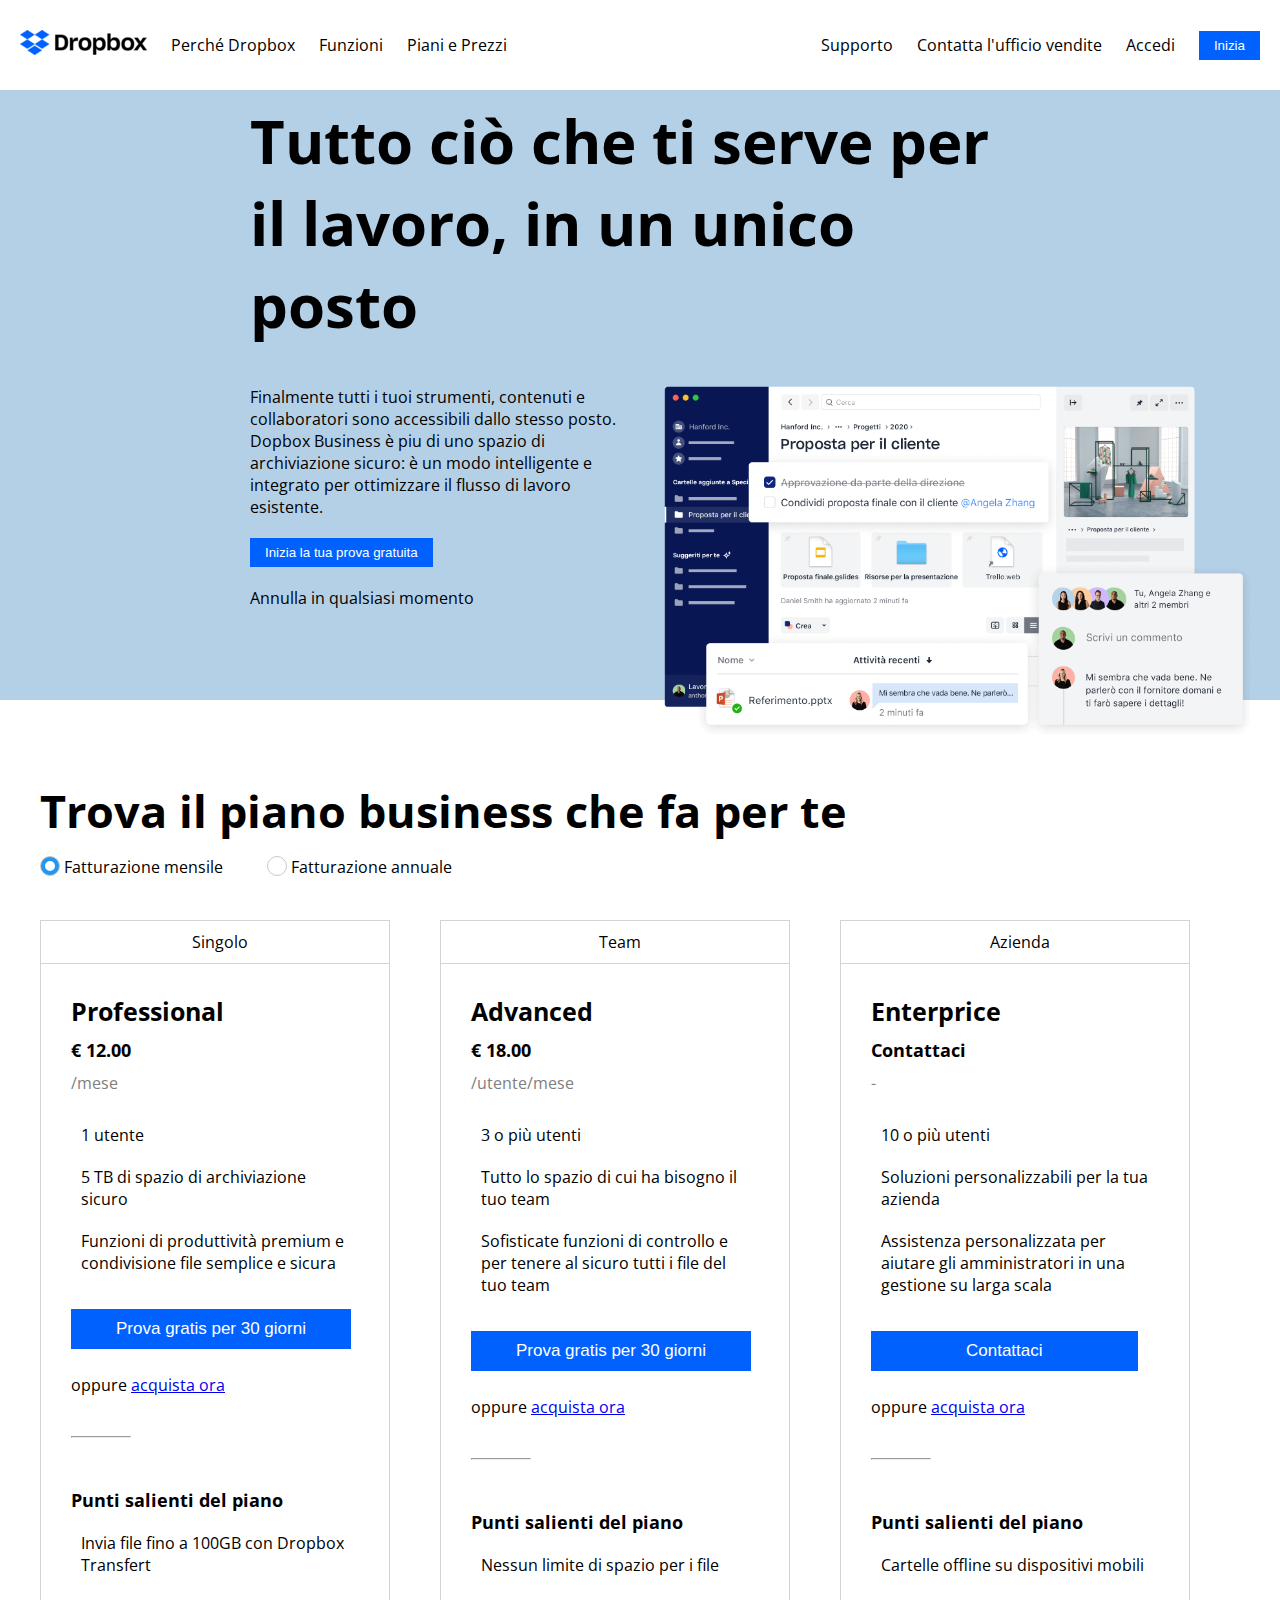
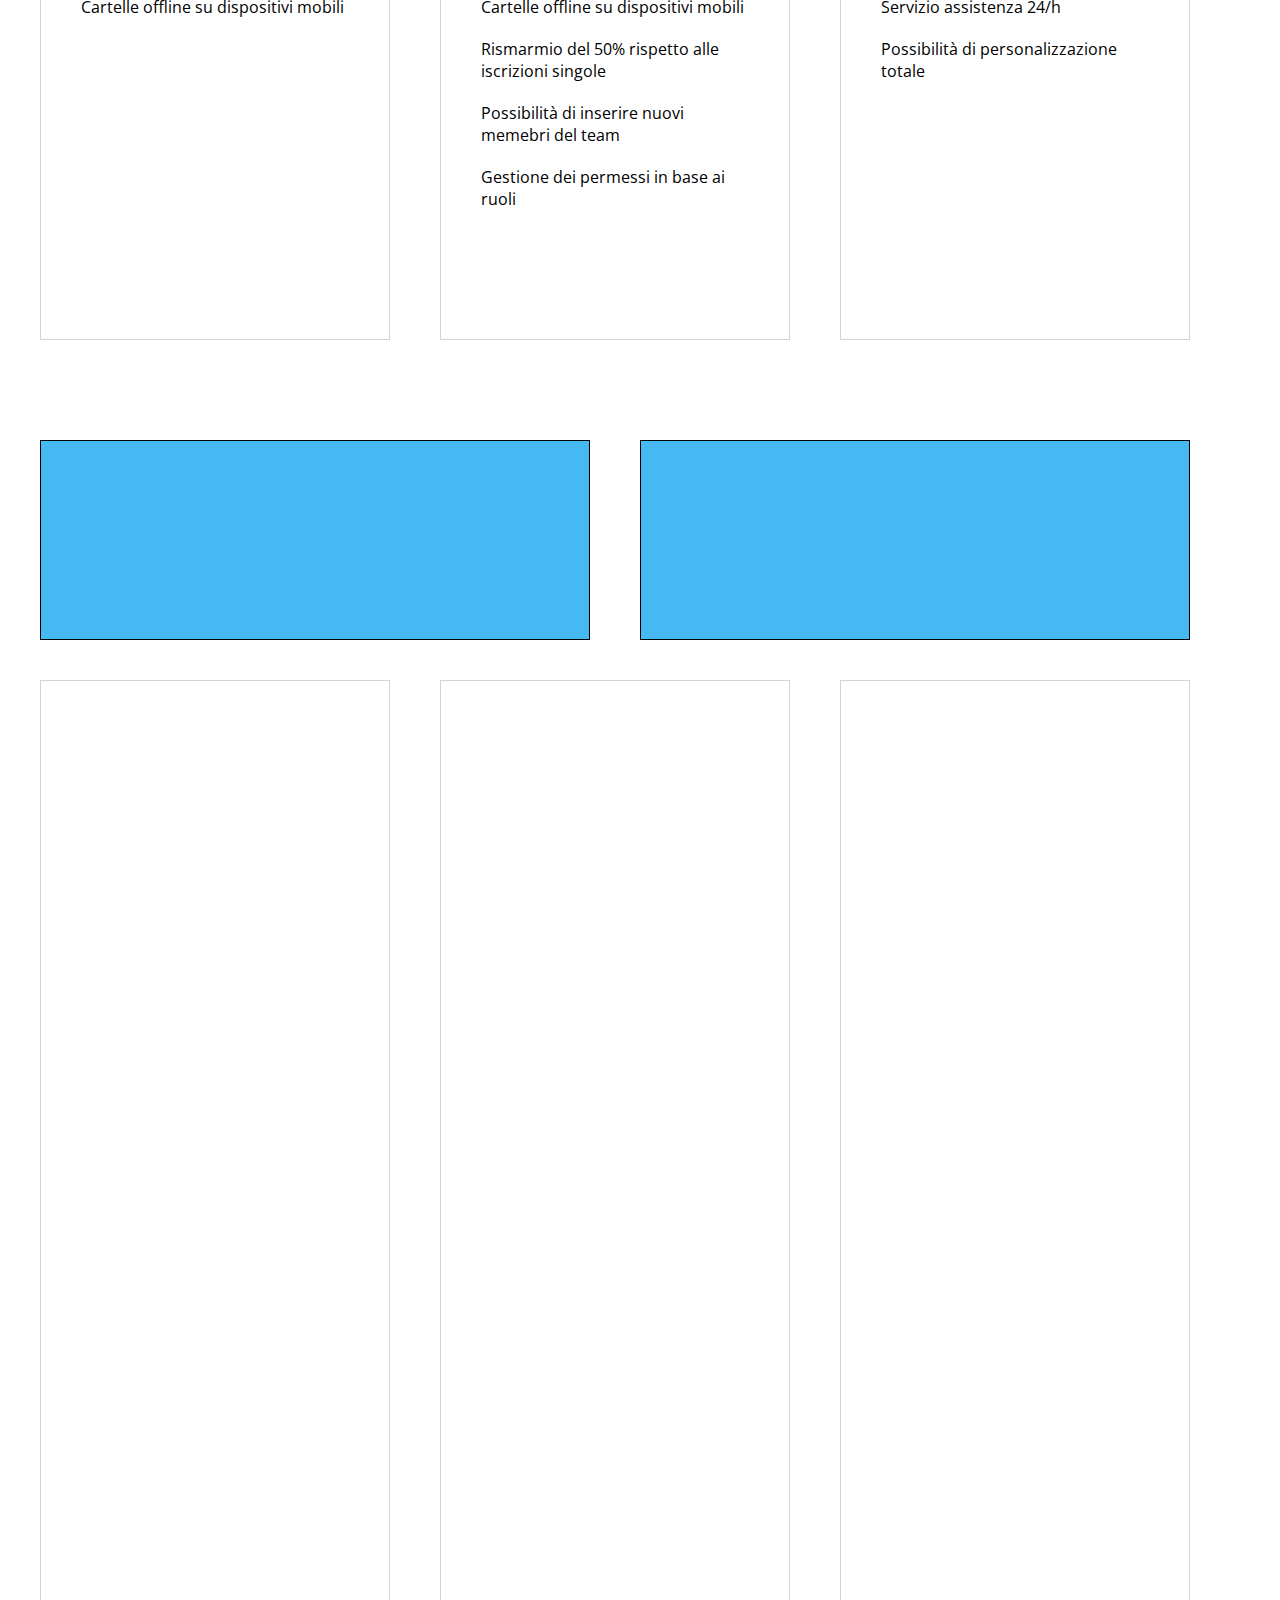
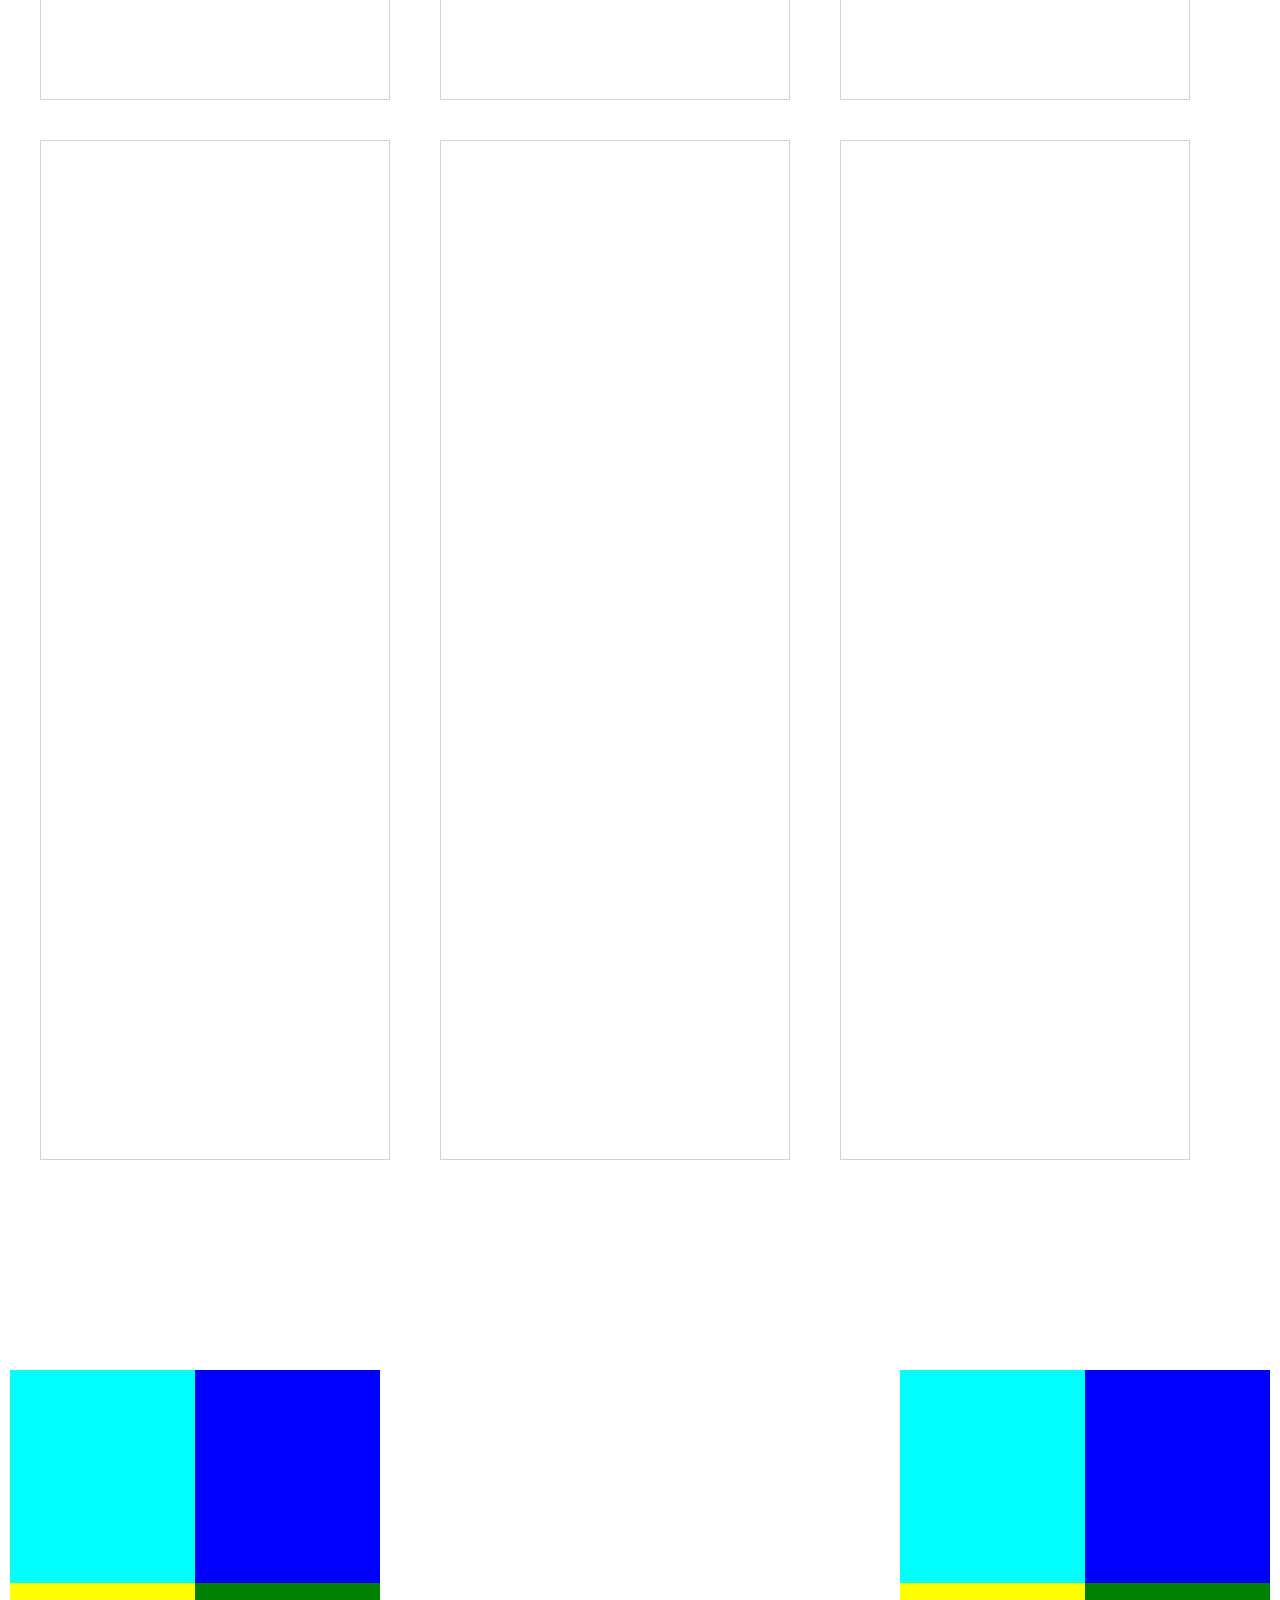
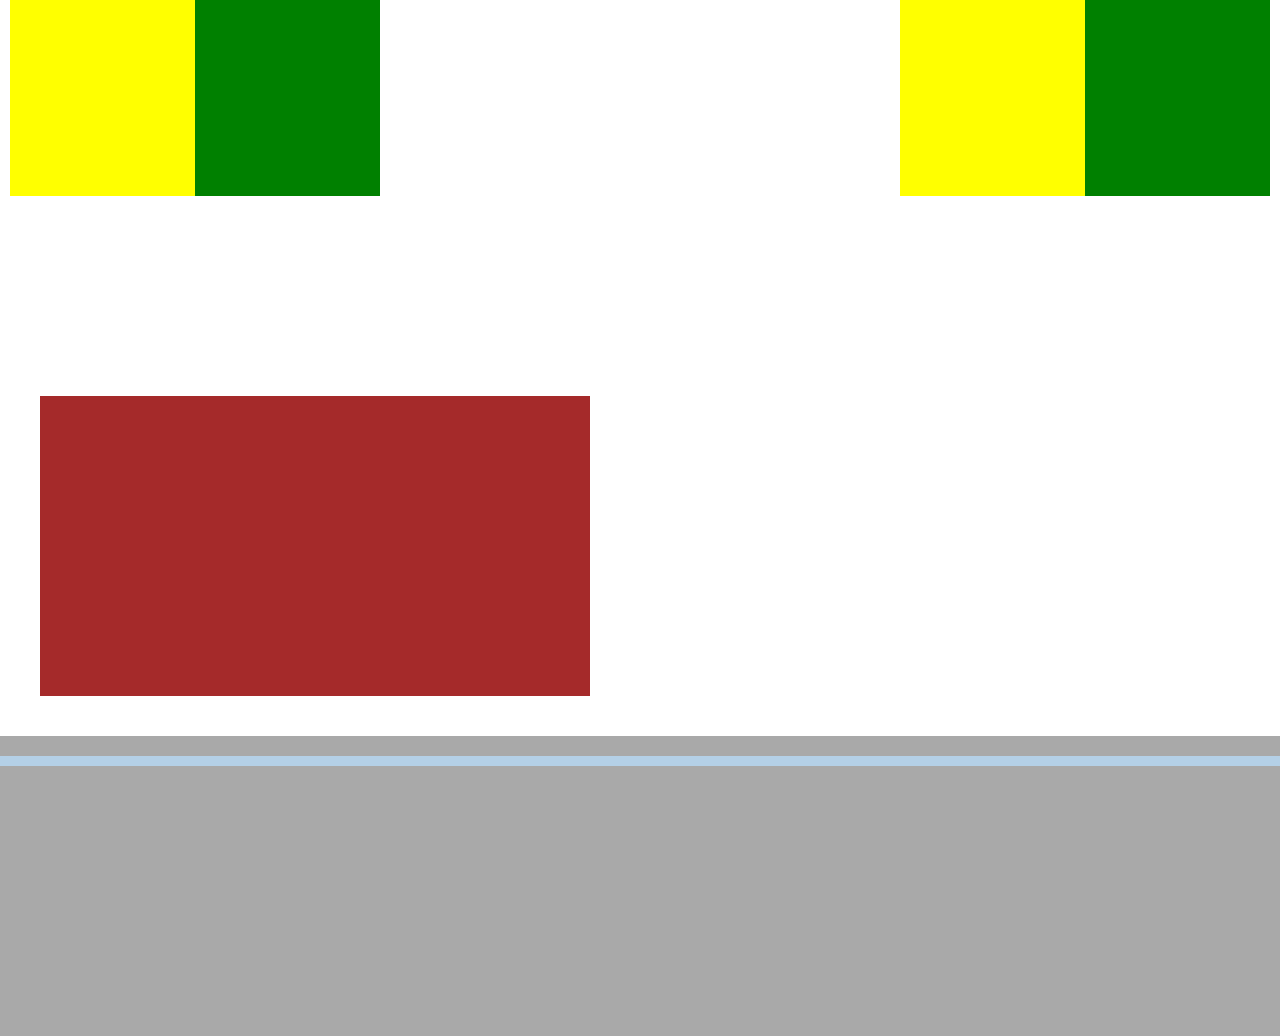
==== index.html @ bfd339e7 "[UPDATE] Adjust header, img jumbo & end div price" ====
<!DOCTYPE html>
<html lang="en">
<head>
    <meta charset="UTF-8">
    <meta name="viewport" content="width=device-width, initial-scale=1.0">
    <link rel="stylesheet" href="https://cdnjs.cloudflare.com/ajax/libs/font-awesome/6.4.2/css/all.min.css"
        integrity="sha512-z3gLpd7yknf1YoNbCzqRKc4qyor8gaKU1qmn+CShxbuBusANI9QpRohGBreCFkKxLhei6S9CQXFEbbKuqLg0DA=="
        crossorigin="anonymous" referrerpolicy="no-referrer" />
    <link rel="preconnect" href="https://fonts.googleapis.com">
    <link rel="preconnect" href="https://fonts.gstatic.com" crossorigin>
    <link href="https://fonts.googleapis.com/css2?family=Open+Sans:wght@500&display=swap" rel="stylesheet">
    <link rel="stylesheet" href="./css/style.css">
    <title>Dropbox</title>
</head>
<body>
    <!-- HEADER -->
   <header>
    <div class="container-fluid">
        <div class="row-fluid">
            <!-- LISTA SINISTRA -->
            <div class="col-list">
                <ul>
                    <li class="li-header"><img src="./img/logo-small.png" alt="dropbox-logo"></li>
                    <li class="li-header">Perché Dropbox</li>
                    <li class="li-header">Funzioni</li>
                    <li class="li-header">Piani e Prezzi</li>
                </ul>
            </div>
            <!-- LISTA DESTRA -->
            <div class="col-list">
                <ul>
                    <li class="li-header">Supporto</li>
                    <li class="li-header">Contatta l'ufficio vendite</li>
                    <li class="li-header">Accedi</li>
                    <li class="li-header"><button>Inizia</button></li>
                </ul>
            </div>
        </div>
    </div>
   </header>

   <!-- MAIN -->
   <main>
    <!-- CONTAINER JUMBOTRON -->
    <div class="container-jumbo">
        <div class="row-jumbo">
            <div class="col-100">
                <div class="content-jumbo-100">
                    <h1>Tutto ciò che ti serve per il lavoro, in un unico posto</h1>
                </div>
            </div>
            <div class="col-50-jumbo">
                <div class="content-jumbo-50">
                    <p>Finalmente tutti i tuoi strumenti, contenuti e collaboratori sono accessibili dallo stesso posto. Dopbox Business è piu di uno spazio di archiviazione sicuro: è un modo intelligente e integrato per ottimizzare il flusso di lavoro esistente.</p>
                    <button class="jumbo-button">Inizia la tua prova gratuita</button>
                    <p>Annulla in qualsiasi momento</p>
                    <i class="fa-solid fa-arrow-down"></i>
                </div>
            </div>
            <div class="col-50-jumbo">
                <div class="content-jumbo-img">
                    <img class="img-jumbo" src="./img/jumbo.png" alt="jumbo">
                </div>
            </div>
        </div>
    </div>

    <!-- CONTAINER CENTRALE -->
    <div class="container-full">
        <div class="row-full">
            <div class="col-100">
                <div class="content-full">
                    <h2>Trova il piano business che fa per te</h2>
                    <label class="checkbox"> <input type="checkbox" checked="checked">
                    <span class="checkmark"></span>Fatturazione mensile</label>
                    <label class="checkbox"> <input type="checkbox">
                    <span class="checkmark"></span>Fatturazione annuale</label>
                </div>
            </div>
            <!-- DIV PRICE - SINGOLO -->
            <div class="col-33">
                <div class="content-33">
                    <div class="content-33-title">
                        <i class="fa-solid fa-user"></i> <span> Singolo</span>
                    </div>
                    <div class="content-33-central">
                        <h3>Professional</h3>
                        <h6>&euro; 12.00</h6>
                        <p class="p-gray">/mese</p>
                        <ul>
                            <li class="list-price">
                                <i class="fa-solid fa-user"></i> <span> 1 utente</span>
                            </li>
                            <li class="list-price">
                                <i class="fa-solid fa-folder"></i> <span> 5 TB di spazio di archiviazione sicuro</span>
                            </li>
                            <li class="list-price">
                                <i class="fa-solid fa-share-nodes"></i> <span> Funzioni di produttività premium e condivisione file semplice e
                                    sicura</span>
                            </li>
                        </ul>
                        <button class="button-prova-gratis">Prova gratis per 30 giorni</button>
                        <p>oppure <a href="#">acquista ora</a></p>
                        <hr class="small-hr">
                        <h6>Punti salienti del piano</h6>
                        <ul>
                            <li class="list-price">
                                <i class="fa-solid fa-check"></i> <span> Invia file fino a 100GB con Dropbox Transfert</span>
                            </li>
                            <li class="list-price">
                                <i class="fa-solid fa-check"></i> <span> Cartelle offline su dispositivi mobili</span>
                            </li>
                        </ul>
                    </div>
                </div>
            </div>
            <!-- DIV PRICE - TEAM -->
            <div class="col-33">
                <div class="content-33">
                    <div class="content-33-title">
                        <i class="fa-solid fa-users"></i> <span> Team</span>
                    </div>
                    <div class="content-33-central">
                        <h3>Advanced</h3>
                        <h6>&euro; 18.00</h6>
                        <p class="p-gray">/utente/mese</p>
                        <ul>
                            <li class="list-price">
                                <i class="fa-solid fa-users"></i> <span> 3 o più utenti</span>
                            </li>
                            <li class="list-price">
                                <i class="fa-solid fa-folder"></i> <span> Tutto lo spazio di cui ha bisogno il tuo team</span>
                            </li>
                            <li class="list-price">
                                <i class="fa-solid fa-share-nodes"></i> <span> Sofisticate funzioni di controllo e per tenere al sicuro tutti i file del tuo team</span>
                            </li>
                        </ul>
                        <button class="button-prova-gratis">Prova gratis per 30 giorni</button>
                        <p>oppure <a href="#">acquista ora</a></p>
                        <hr class="small-hr">
                        <h6>Punti salienti del piano</h6>
                        <ul>
                            <li class="list-price">
                                <i class="fa-solid fa-check"></i> <span> Nessun limite di spazio per i file</span>
                            </li>
                            <li class="list-price">
                                <i class="fa-solid fa-check"></i> <span> Cartelle offline su dispositivi mobili</span>
                            </li>
                            <li class="list-price">
                                <i class="fa-solid fa-check"></i> <span> Rismarmio del 50&percnt; rispetto alle iscrizioni singole</span>
                            </li>
                            <li class="list-price">
                                <i class="fa-solid fa-check"></i> <span> Possibilità di inserire nuovi memebri del team</span>
                            </li>
                            <li class="list-price">
                                <i class="fa-solid fa-check"></i> <span> Gestione dei permessi in base ai ruoli</span>
                            </li>
                        </ul>
                    </div>
                </div>
            </div>
            <!-- DIV PRICE - AZIENDA -->
            <div class="col-33">
                <div class="content-33">
                    <div class="content-33-title">
                        <i class="fa-solid fa-building"></i> <span> Azienda</span>
                    </div>
                    <div class="content-33-central">
                        <h3>Enterprice</h3>
                        <h6>Contattaci</h6>
                        <p class="p-gray">-</p>
                        <ul>
                            <li class="list-price">
                                <i class="fa-solid fa-user"></i> <span> 10 o più utenti</span>
                            </li>
                            <li class="list-price">
                                <i class="fa-solid fa-folder"></i> <span> Soluzioni personalizzabili per la tua azienda</span>
                            </li>
                            <li class="list-price">
                                <i class="fa-solid fa-share-nodes"></i> <span> Assistenza personalizzata per aiutare gli amministratori in una gestione su larga scala</span>
                            </li>
                        </ul>
                        <button class="button-contattaci">Contattaci</button>
                        <p>oppure <a href="#">acquista ora</a></p>
                        <hr class="small-hr">
                        <h6>Punti salienti del piano</h6>
                        <ul>
                            <li class="list-price">
                                <i class="fa-solid fa-check"></i> <span> Cartelle offline su dispositivi mobili</span>
                            </li>
                            <li class="list-price">
                                <i class="fa-solid fa-check"></i> <span> Servizio assistenza 24/h</span>
                            </li>
                            <li class="list-price">
                                <i class="fa-solid fa-check"></i> <span> Possibilità di personalizzazione totale</span>
                            </li>
                        </ul>
                    </div>
                </div>
            </div>
            <!-- DIV ENTERPRISE -->
            <div class="col-100">
                <div class="content-full">
                    
                </div>
            </div>
            <!-- DIV PARTNER -->
            <div class="col-50">
                <div class="content-50">

                </div>
            </div>
            <div class="col-50">
                <div class="content-50">
                
                </div>
            </div>
            <!-- DIV OPERATION -->
            <div class="col-33">
                <div class="content-33">
            
                </div>
            </div>
            <div class="col-33">
                <div class="content-33">
            
                </div>
            </div>
            <div class="col-33">
                <div class="content-33">
            
                </div>
            </div>
            <div class="col-33">
                <div class="content-33">
            
                </div>
            </div>
            <div class="col-33">
                <div class="content-33">
            
                </div>
            </div>
            <div class="col-33">
                <div class="content-33">
            
                </div>
            </div>
            <div class="col-100">
                <div class="content-full">
            
                </div>
            </div>
        </div>
    </div>

    <!-- CONTAINER LOGHI -->
    <div class="container-fluid">
        <div class="row-fluid">
            <div class="col-33">
                <div class="content-squares">
                    <div class="square acqua"></div>
                    <div class="square blu"></div>
                    <div class="square yellow"></div>
                    <div class="square green"></div>
                </div>
            </div>
            <div class="col-33">
                <div class="content-squares">
    
                </div>
            </div>
            <div class="col-33">
                <div class="content-squares">
                    <div class="square acqua"></div>
                    <div class="square blu"></div>
                    <div class="square yellow"></div>
                    <div class="square green"></div>
                </div>
            </div>
        </div>
    </div>    
    <!-- DIV PROVA GRATUITA -->
    <div class="container-full">
        <div class="row-full">
            <div class="col-100">
                <div class="content-full">
            
                </div>
            </div>
            <!-- DIV DOMANDE FREQUENTI -->
            <div class="col-50">
                <div class="content-question">

                </div>
            </div>
        </div>
    </div>
   </main>

   <!-- FOOTER -->
   <footer>
    <div class="container-jumbo">
        <div class="row-jumbo">
            <!-- FOOTER LISTA -->
            <div class="col-100">

            </div>
            <!-- FOOTER "ITALIANO" -->

        </div>
    </div>
   </footer>
</body>
</html>
---- css/style.css ----
* {
    margin: 0;
    padding: 0;
    box-sizing: border-box;
}

body{
    font-family: 'Open Sans', sans-serif;
}

/* COMMON */
.container-fluid {
    margin: 0 10px;
    width: calc(100% - 20px);
}

.row-fluid {
    width: 100%;
    display: flex;
    justify-content: space-between;
    align-items: center;
    padding: 20px 0;
}

/* HEADER */
header {
    background-color: white;
    gap: 20px 20px;
    position: fixed;
    width: 100%;
    z-index: 1;
}

ul{
    list-style: none;
}

.li-header{
    display: inline-block;
    vertical-align: middle;
    padding: 10px;
}

button{
    background-color: rgb(0, 97, 255);
    color: white;
    padding: 7px 15px 7px 15px;
    border: none;
}

/* MAIN */
main{
    padding-top: 90px;
}

/* CONTAINER JUMBOTRON */
.container-jumbo{
    max-width: 100%;
    background-color: rgb(180, 208, 231);
}

.row-jumbo {
    width: 100%;
    display: flex;
    justify-content: center;
    flex-wrap: wrap;
    padding: 10px 250px 0 250px;
}

.content-jumbo-100{
    font-size: 30px;
    font-weight: 900;
}

.content-jumbo-50{
    margin-top: 40px;
}

.jumbo-button{
    margin: 20px 0 20px 0;
}

.col-100{
    width: 100%;
}

.col-50-jumbo{
    width: 50%;
}

.img-jumbo{
    width: 620px;
    position: relative;
    top: 40px;
}

.fa-arrow-down{
    font-size: 40px;
    font-weight: 900;
    margin-top: 40px;
}

/* CONTAINER CENTRALE */
.container-full{
    max-width: 1200px;
    margin: 0 auto;
}

.row-full {
    width: 100%;
    display: flex;
    height: 80%;
    flex-wrap: wrap;
    padding: 80px 0 0 0px;
    gap: 0 50px;
}

h2{
    font-size: 45px;
    padding-bottom: 15px;
}

.checkbox input {
    height: 0;
    width: 0;
}

.checkbox {
    position: relative;
    user-select: none;
    padding: 0 40px 0 20px;
}

.checkmark {
    position: absolute;
    top: 0;
    left: 0;
    height: 20px;
    width: 20px;
    border: 1px solid #c9c9c9;
    border-radius: 50%;
}

.checkbox input:checked~.checkmark {
    background-color: #2196F3;
}

.checkmark:after {
    content: "";
    position: absolute;
    top: 22%;
    left: 0;
    right: 0;
    width: 10px;
    height: 10px;
    margin: 0 auto;
    border-radius: 50%;
    background: white;
}

/* DIV PRICE */
.col-33{
    width: calc(100% / 3 - 50px);
    margin-top: 40px;
}

.content-full{
    height: 100px;
}

.content-33{
    border: 1px solid lightgray;
    min-height: 1020px;
}

.content-33-title{
    padding: 10px;
    text-align: center;
    border-bottom: 1px solid lightgray;
}

.content-33-central{
    padding: 30px;
}

h3{
    font-size: 25px;
}

h6{
    font-size: 18px;
    padding: 10px 0 10px 0;
}

.p-gray{
    color: gray;
    padding-bottom: 20px;
}

.list-price{
    display: flex;
    align-items: baseline;
    padding: 10px 10px 10px 0;
}

span{
    padding-left: 10px;
}

.button-prova-gratis{
    padding: 10px 45px 10px 45px;
    font-size: 17px;
    margin: 25px 0 25px 0;
}

.button-contattaci{
    padding: 10px 95px 10px 95px;
    font-size: 17px;
    margin: 25px 0 25px 0;
}

.small-hr {
    color: rgb(237, 235, 235);
    width: 60px;
    margin: 40px 0 40px 0;
}

.fa-check{
    color:rgb(0, 97, 255);
    padding-top: 15px;
    font-weight: 900;
}

/* DIV PARTNER */
.col-50{
    width: calc(50% - 50px);
}

.content-50{
    height: 200px;
    background-color: rgb(70, 184, 242);
    border: 1px solid black;
}

/* CONTAINER LOGHI */
.content-squares{
    width: 100%;
    display: flex;
    flex-wrap: wrap;
    margin-top: 50px;
}

.square{
    width: 50%;
    height: calc(100vw / 6);
}

.acqua{
    background-color: aqua;
}

.blu {
    background-color: blue;
}

.yellow {
    background-color: yellow;
}

.green {
    background-color: green;
}

/* DIV DOMANDE FREQUENTI */
.content-question{
    height: 300px;
    background-color: brown;
}

/* FOOTER */
footer{
    background-color: darkgray;
    padding: 20px 0;
    margin-top: 40px;
    width: 100%;
    height: 300px;
}
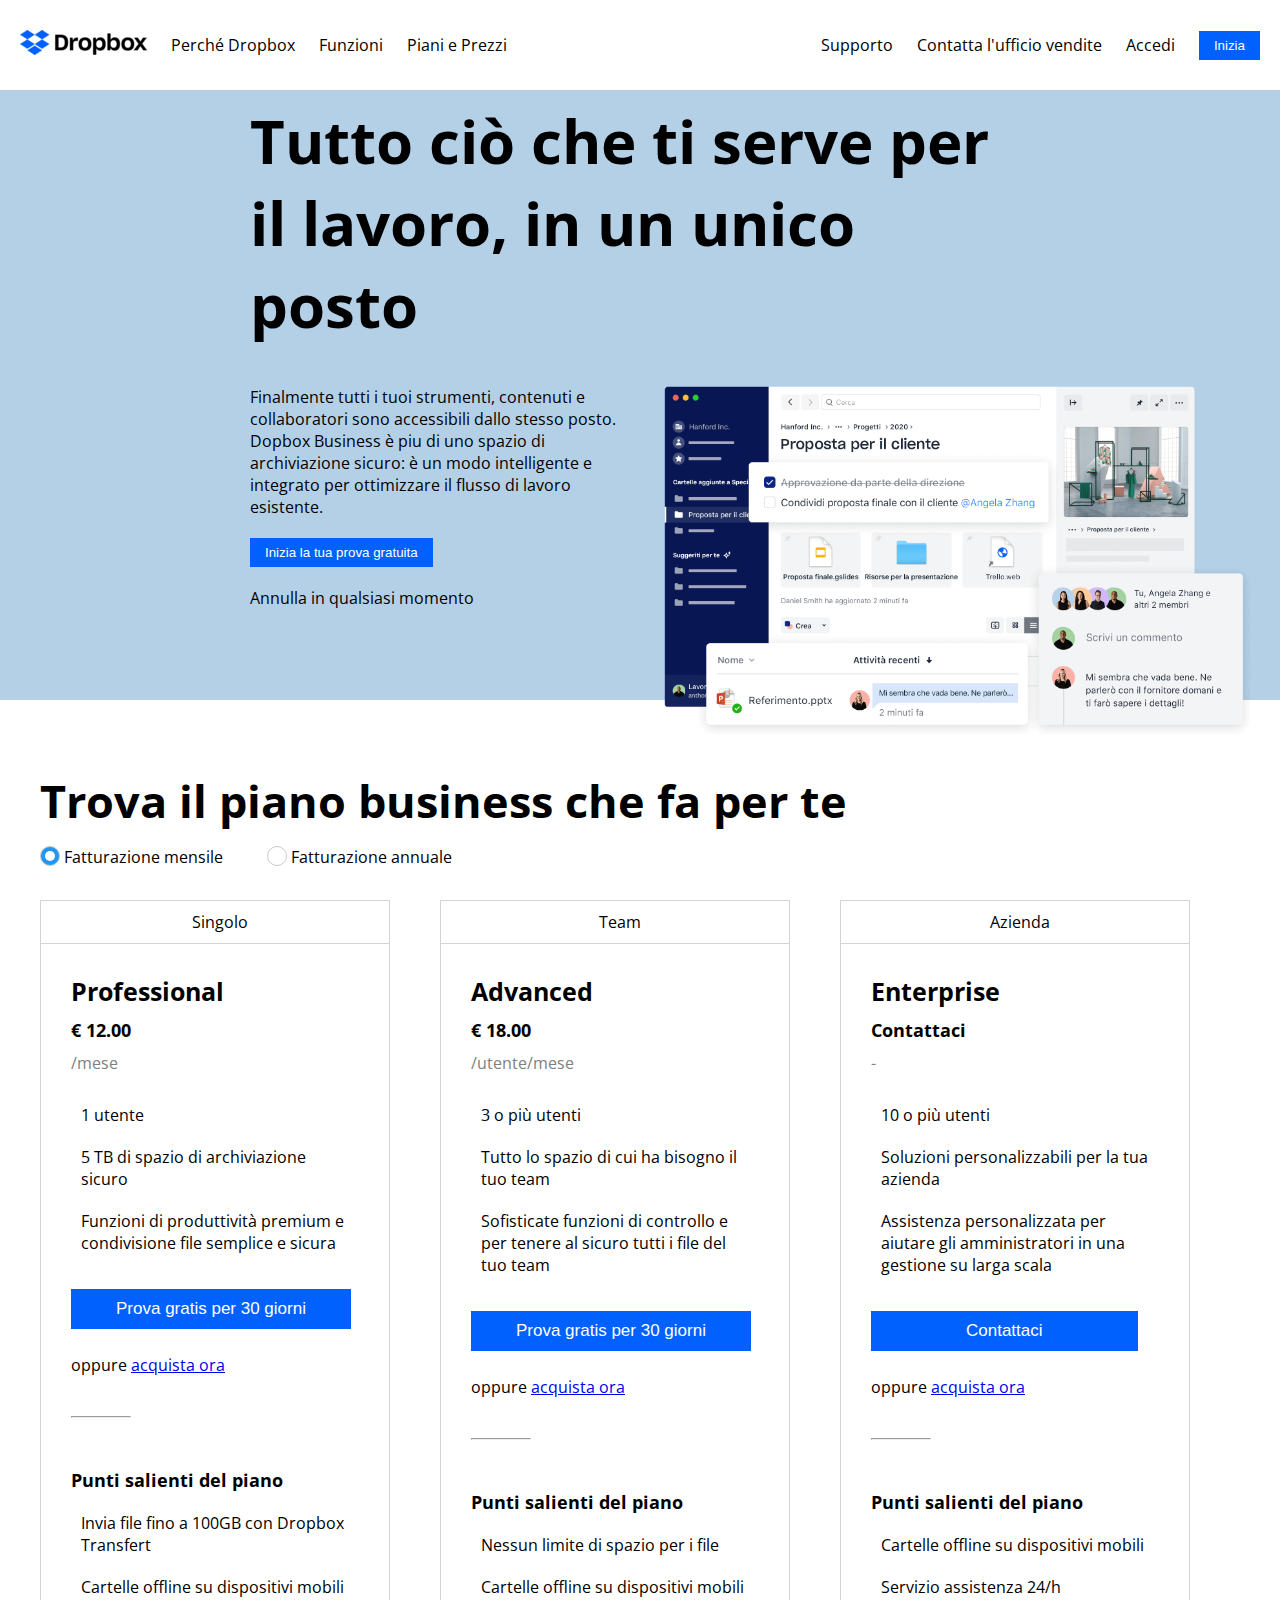
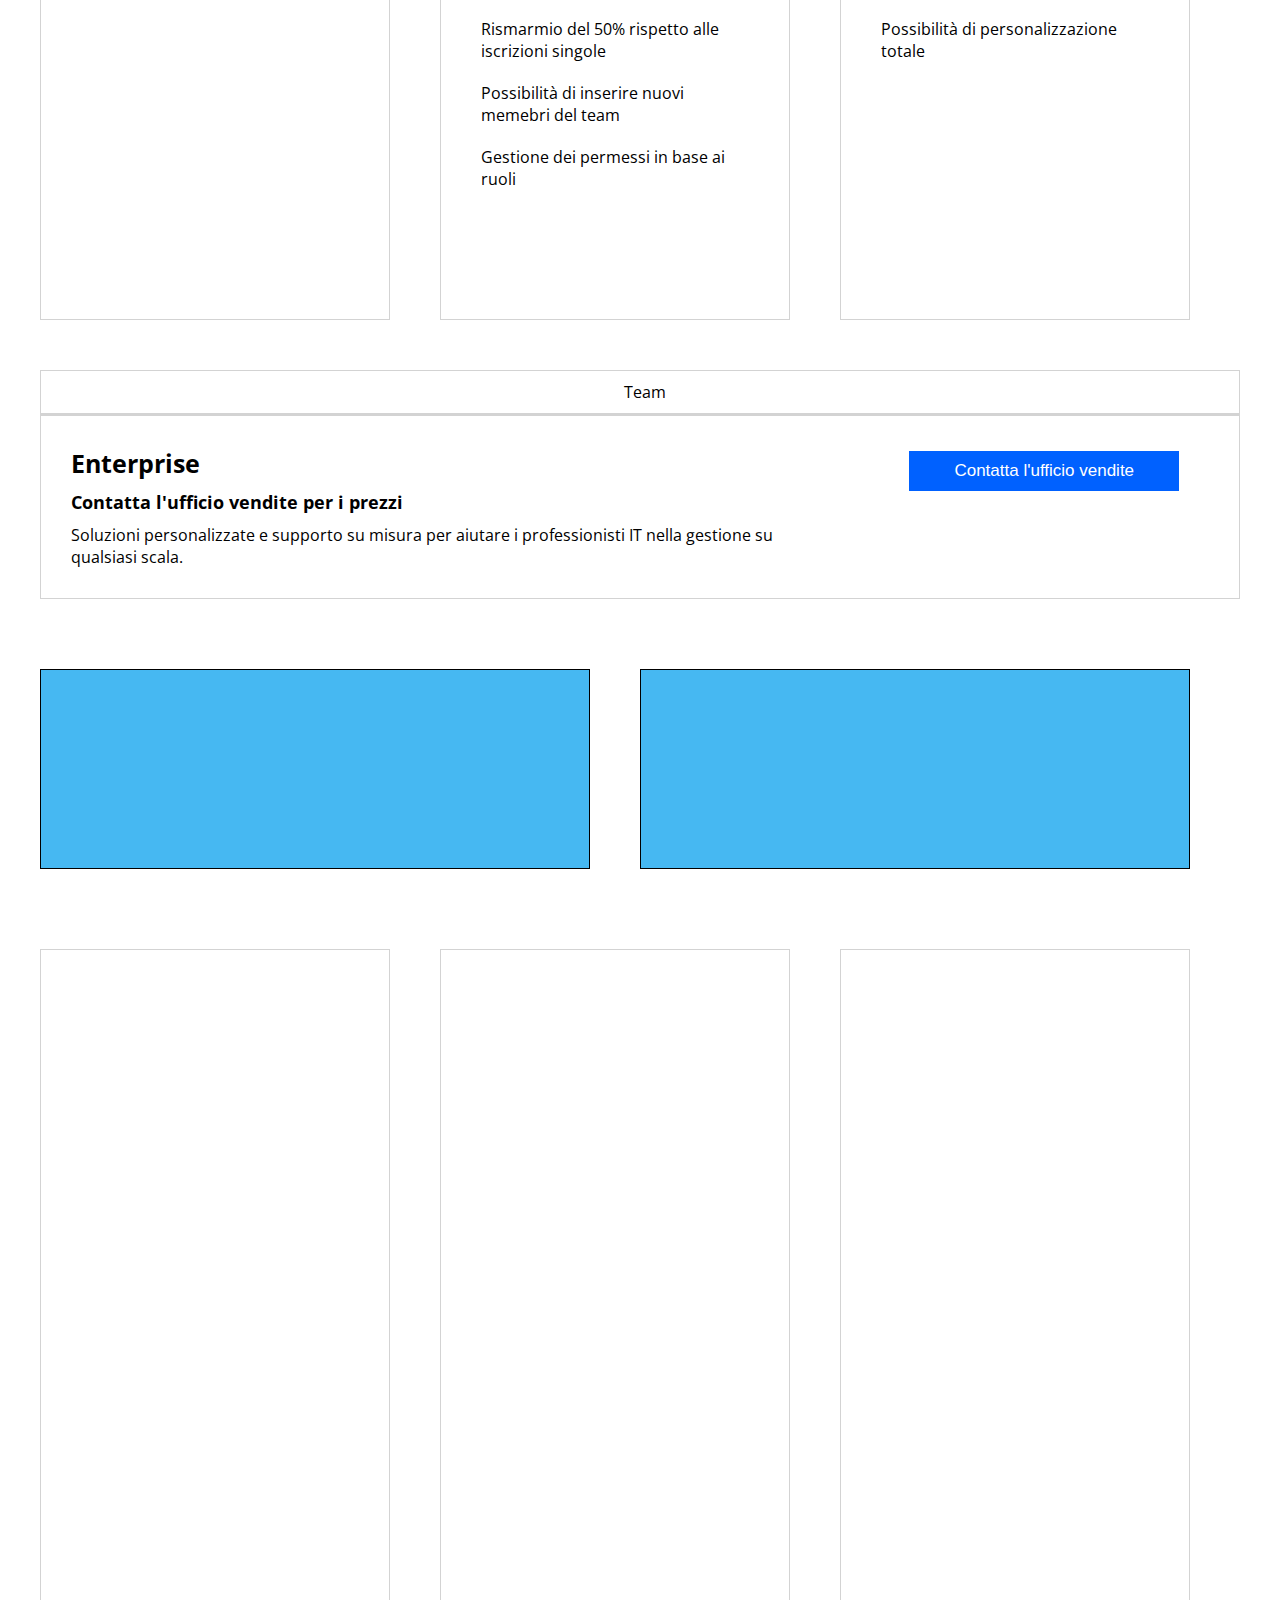
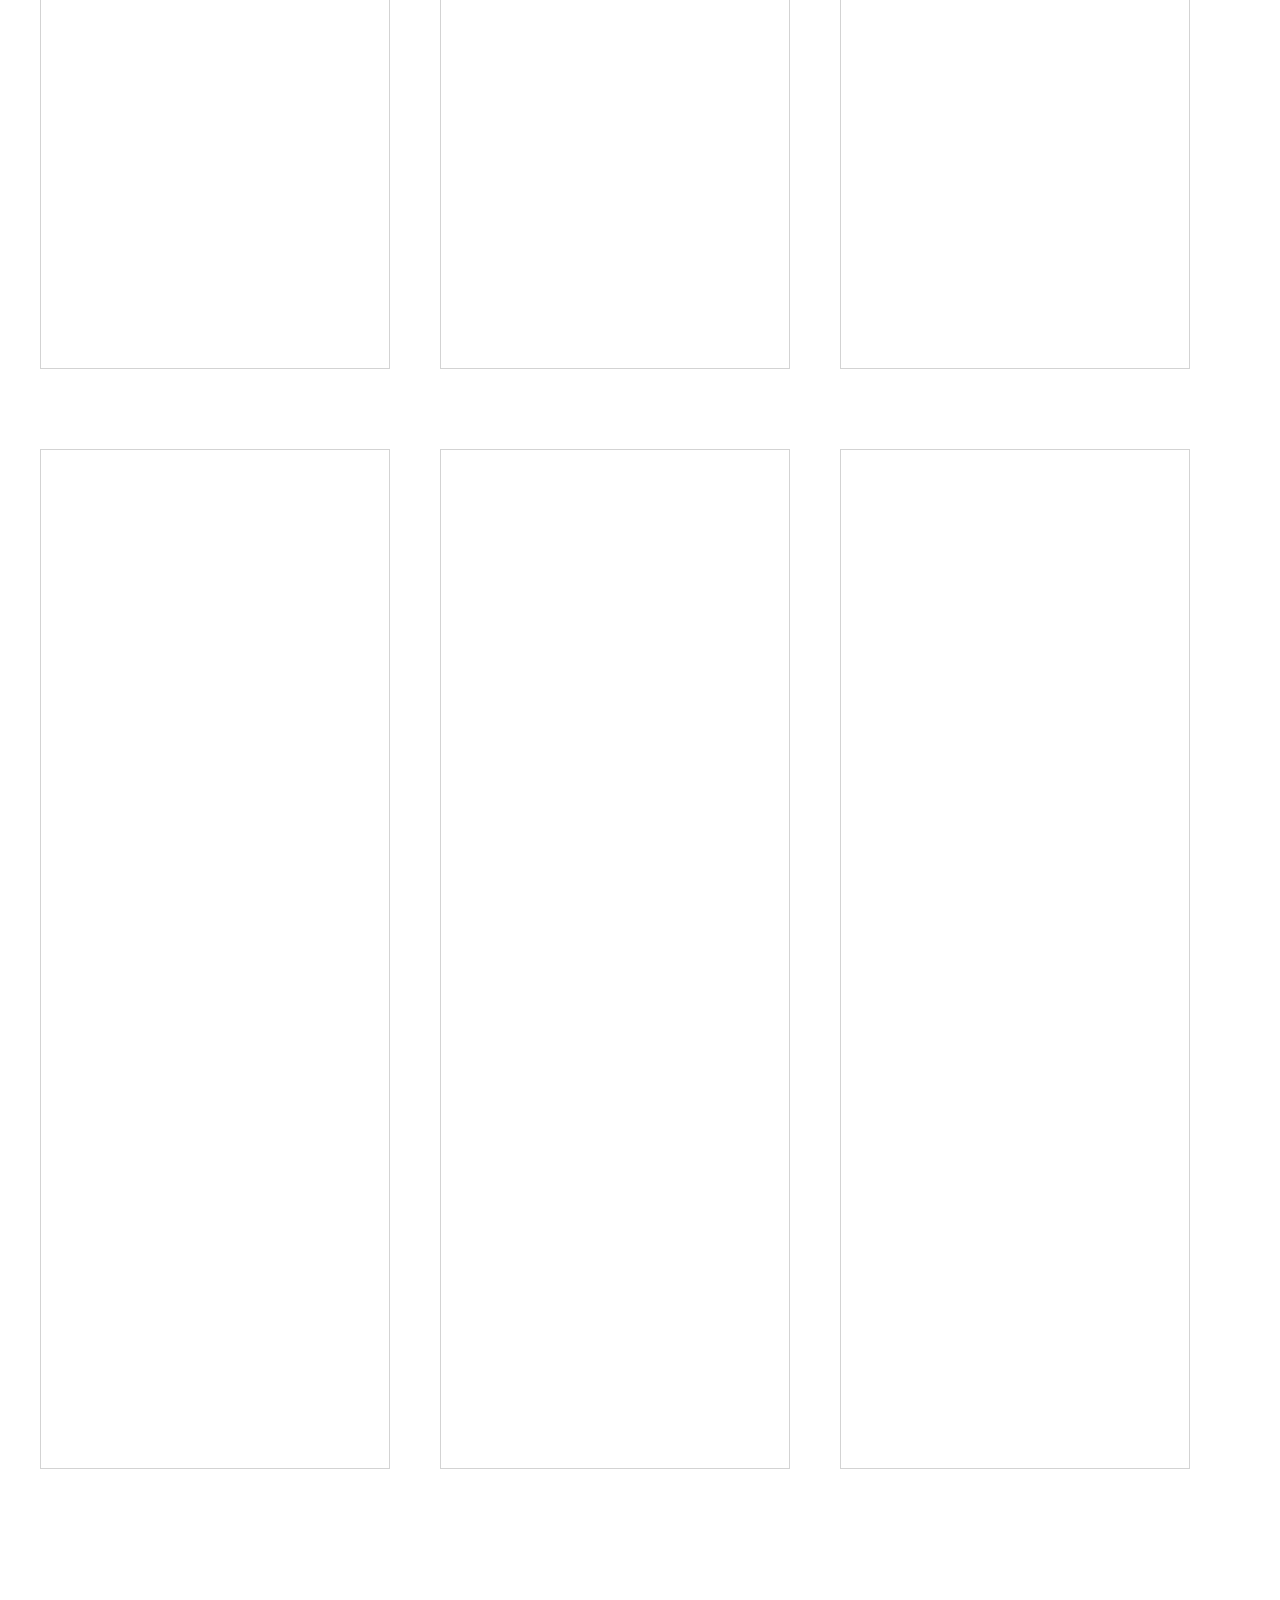
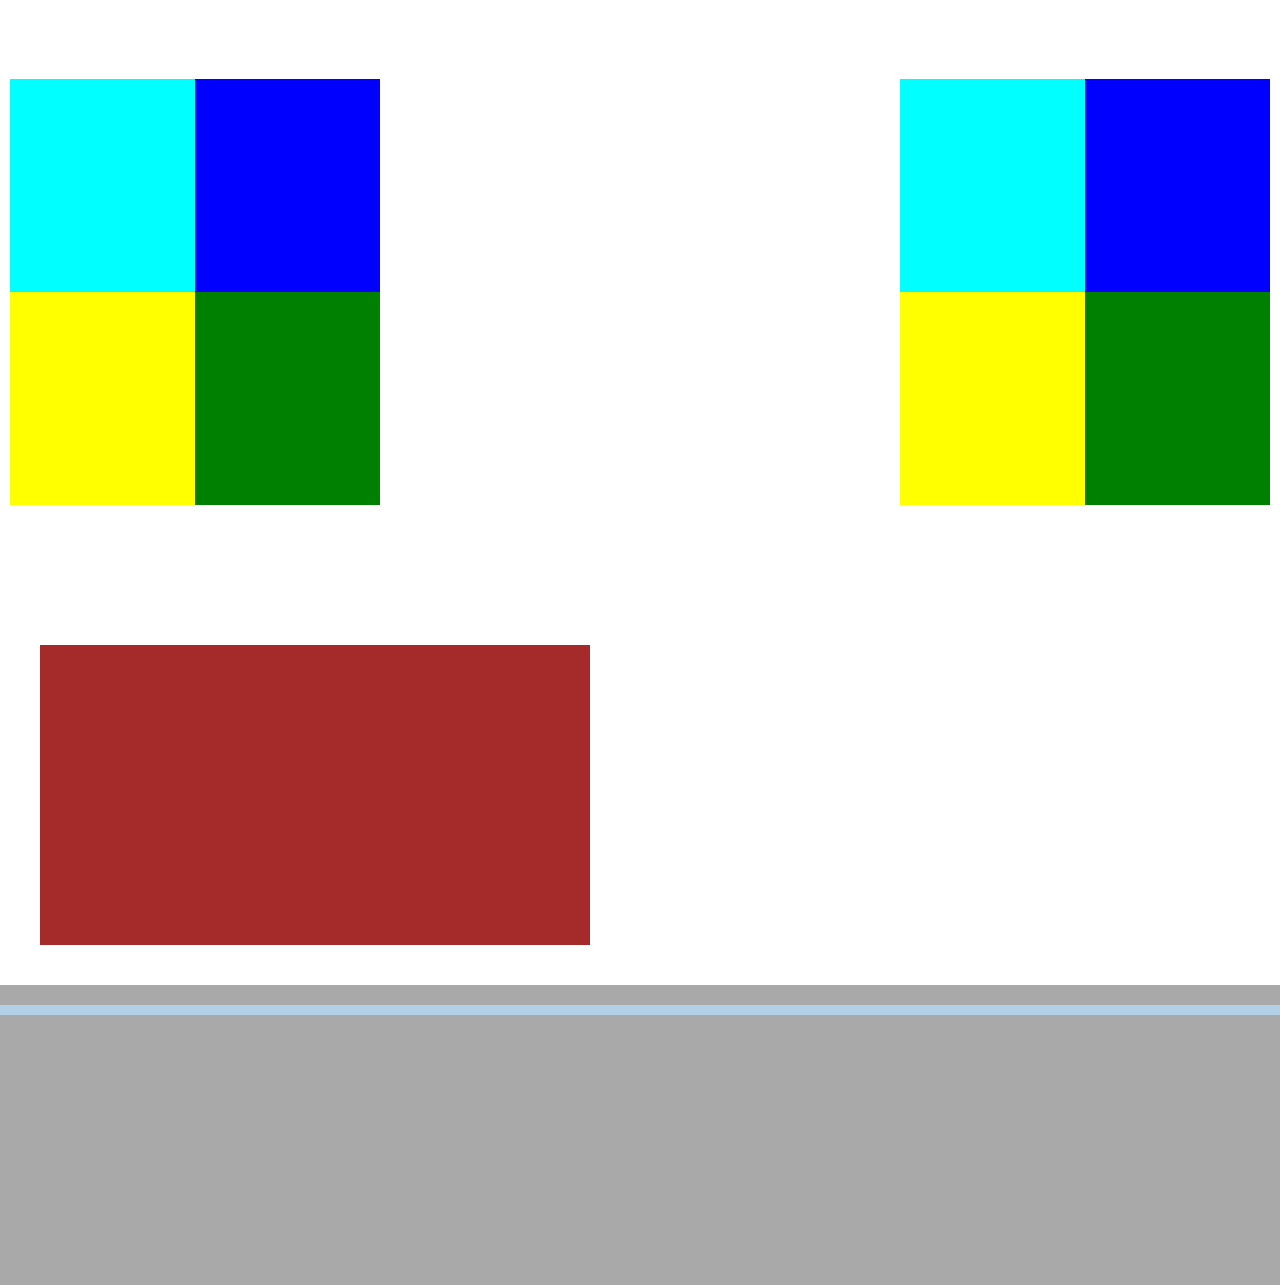
==== commit 3886fc27: "[UPDATE] Complete div enterprise" ====
--- a/index.html
+++ b/index.html
@@ -80,10 +80,10 @@
             <!-- DIV PRICE - SINGOLO -->
             <div class="col-33">
                 <div class="content-33">
-                    <div class="content-33-title">
+                    <div class="content-title">
                         <i class="fa-solid fa-user"></i> <span> Singolo</span>
                     </div>
-                    <div class="content-33-central">
+                    <div class="content-central">
                         <h3>Professional</h3>
                         <h6>&euro; 12.00</h6>
                         <p class="p-gray">/mese</p>
@@ -99,7 +99,7 @@
                                     sicura</span>
                             </li>
                         </ul>
-                        <button class="button-prova-gratis">Prova gratis per 30 giorni</button>
+                        <button class="button prova-gratis">Prova gratis per 30 giorni</button>
                         <p>oppure <a href="#">acquista ora</a></p>
                         <hr class="small-hr">
                         <h6>Punti salienti del piano</h6>
@@ -117,10 +117,10 @@
             <!-- DIV PRICE - TEAM -->
             <div class="col-33">
                 <div class="content-33">
-                    <div class="content-33-title">
+                    <div class="content-title">
                         <i class="fa-solid fa-users"></i> <span> Team</span>
                     </div>
-                    <div class="content-33-central">
+                    <div class="content-central">
                         <h3>Advanced</h3>
                         <h6>&euro; 18.00</h6>
                         <p class="p-gray">/utente/mese</p>
@@ -135,7 +135,7 @@
                                 <i class="fa-solid fa-share-nodes"></i> <span> Sofisticate funzioni di controllo e per tenere al sicuro tutti i file del tuo team</span>
                             </li>
                         </ul>
-                        <button class="button-prova-gratis">Prova gratis per 30 giorni</button>
+                        <button class="button prova-gratis">Prova gratis per 30 giorni</button>
                         <p>oppure <a href="#">acquista ora</a></p>
                         <hr class="small-hr">
                         <h6>Punti salienti del piano</h6>
@@ -162,11 +162,11 @@
             <!-- DIV PRICE - AZIENDA -->
             <div class="col-33">
                 <div class="content-33">
-                    <div class="content-33-title">
+                    <div class="content-title">
                         <i class="fa-solid fa-building"></i> <span> Azienda</span>
                     </div>
-                    <div class="content-33-central">
-                        <h3>Enterprice</h3>
+                    <div class="content-central">
+                        <h3>Enterprise</h3>
                         <h6>Contattaci</h6>
                         <p class="p-gray">-</p>
                         <ul>
@@ -180,7 +180,7 @@
                                 <i class="fa-solid fa-share-nodes"></i> <span> Assistenza personalizzata per aiutare gli amministratori in una gestione su larga scala</span>
                             </li>
                         </ul>
-                        <button class="button-contattaci">Contattaci</button>
+                        <button class="button prova-gratis contattaci">Contattaci</button>
                         <p>oppure <a href="#">acquista ora</a></p>
                         <hr class="small-hr">
                         <h6>Punti salienti del piano</h6>
@@ -200,8 +200,23 @@
             </div>
             <!-- DIV ENTERPRISE -->
             <div class="col-100">
-                <div class="content-full">
-                    
+                <div class="content-team">
+                    <div class="content-title">
+                        <i class="fa-solid fa-building"></i> <span> Team</span>
+                    </div>
+                </div>
+                <div class="content-enterprise">
+                    <div class="col-65">
+                        <div class="content-central">
+                            <h3>Enterprise</h3>
+                            <h6>Contatta l'ufficio vendite per i prezzi</h6>
+                            <p>Soluzioni personalizzate e supporto su misura per aiutare i professionisti IT nella gestione su qualsiasi
+                            scala.</p>
+                        </div>
+                    </div>
+                    <div class="col-35">
+                        <button class="button prova-gratis ufficio-vendite">Contatta l'ufficio vendite</button>
+                    </div>
                 </div>
             </div>
             <!-- DIV PARTNER -->
--- a/css/style.css
+++ b/css/style.css
@@ -111,7 +111,7 @@
     display: flex;
     height: 80%;
     flex-wrap: wrap;
-    padding: 80px 0 0 0px;
+    padding: 20px 0 0 0px;
     gap: 0 50px;
 }
 
@@ -166,20 +166,22 @@
 
 .content-full{
     height: 100px;
+    padding: 50px 0 10px 0;
 }
 
 .content-33{
     border: 1px solid lightgray;
     min-height: 1020px;
-}
-
-.content-33-title{
+    margin-top: 40px;
+}
+
+.content-title{
     padding: 10px;
     text-align: center;
     border-bottom: 1px solid lightgray;
 }
 
-.content-33-central{
+.content-central{
     padding: 30px;
 }
 
@@ -207,16 +209,14 @@
     padding-left: 10px;
 }
 
-.button-prova-gratis{
+.prova-gratis{
     padding: 10px 45px 10px 45px;
     font-size: 17px;
     margin: 25px 0 25px 0;
 }
 
-.button-contattaci{
+.contattaci{
     padding: 10px 95px 10px 95px;
-    font-size: 17px;
-    margin: 25px 0 25px 0;
 }
 
 .small-hr {
@@ -231,6 +231,28 @@
     font-weight: 900;
 }
 
+/* DIV ENTERPRICE */
+.content-enterprise{
+    border: 1px solid lightgray;
+    margin: 0 0 70px 0;
+    display: flex;
+}
+
+.content-team{
+    margin-top: 50px;
+    border: 1px solid lightgray;
+}
+
+.col-65{
+    width: calc(100% - 35%);
+}
+
+.col-35{
+    width: calc(100% - 70%);
+    text-align: end;
+    padding-top: 10px;
+}
+
 /* DIV PARTNER */
 .col-50{
     width: calc(50% - 50px);
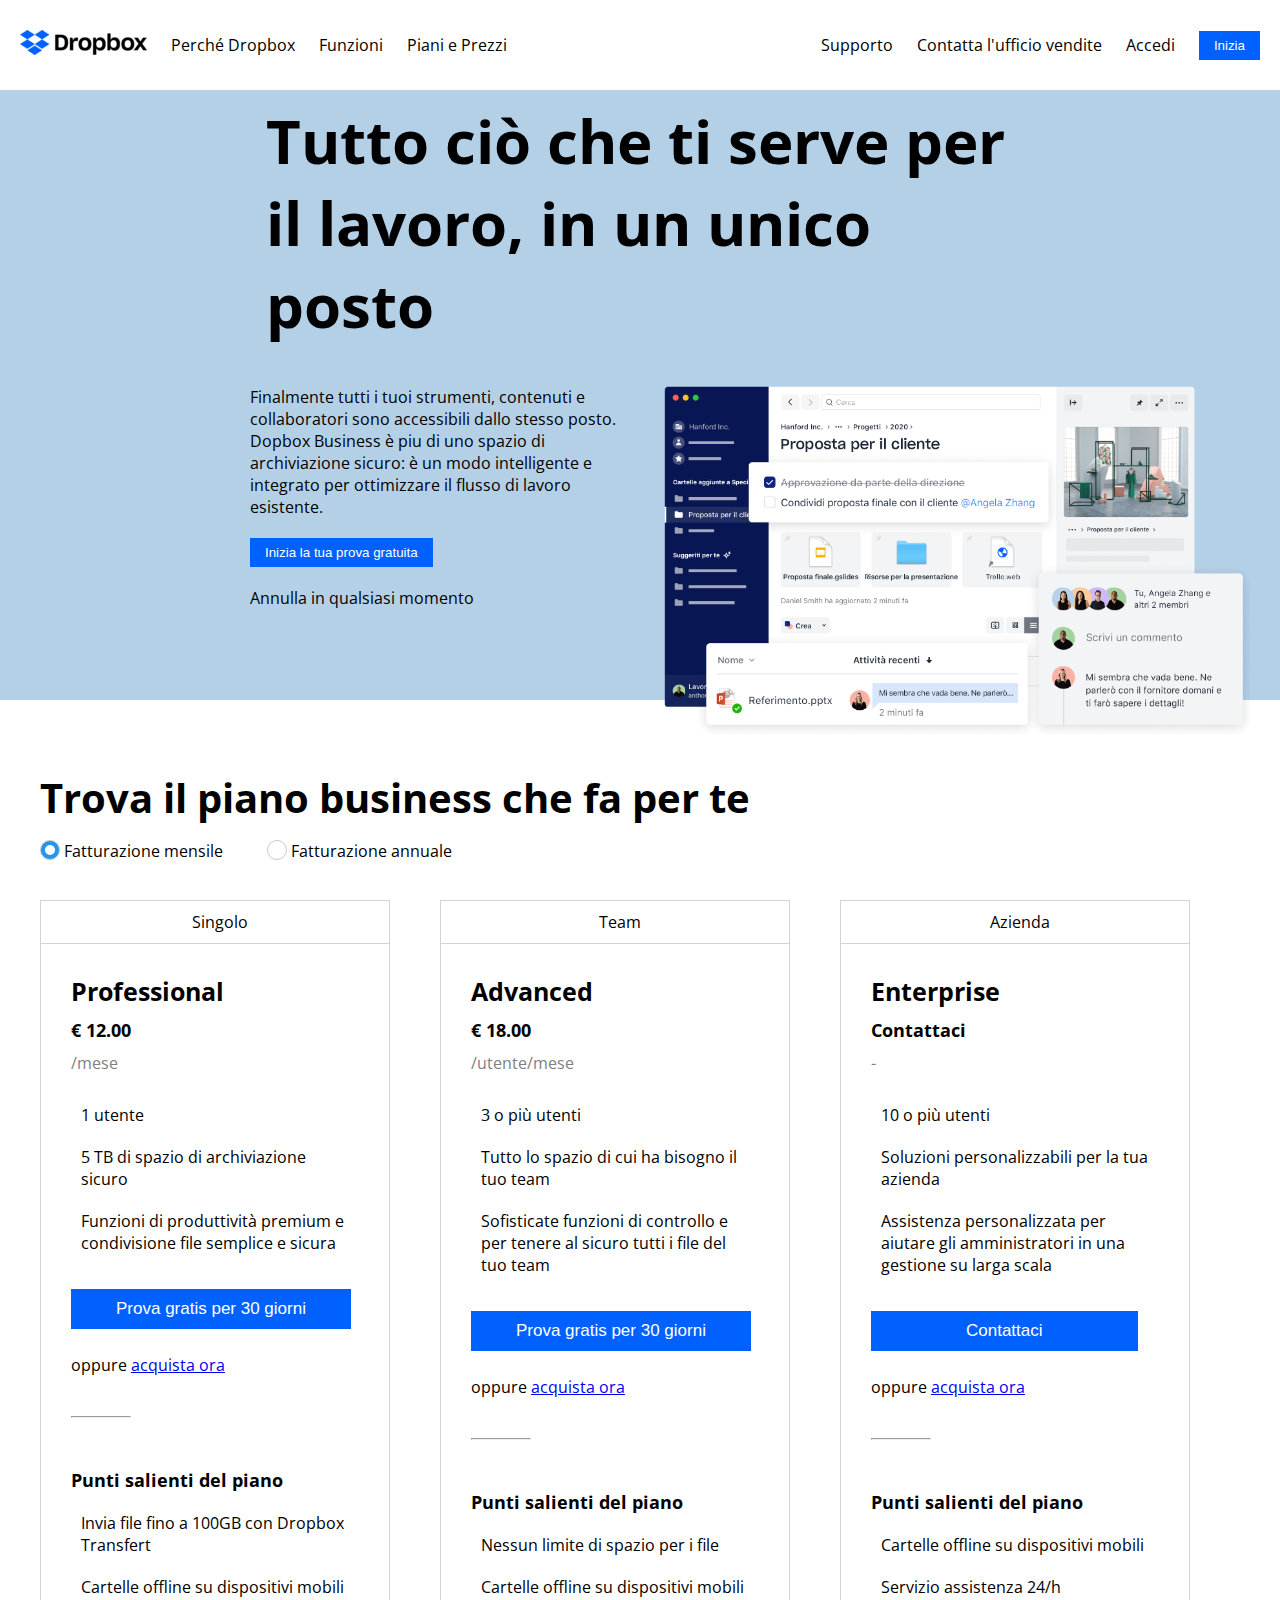
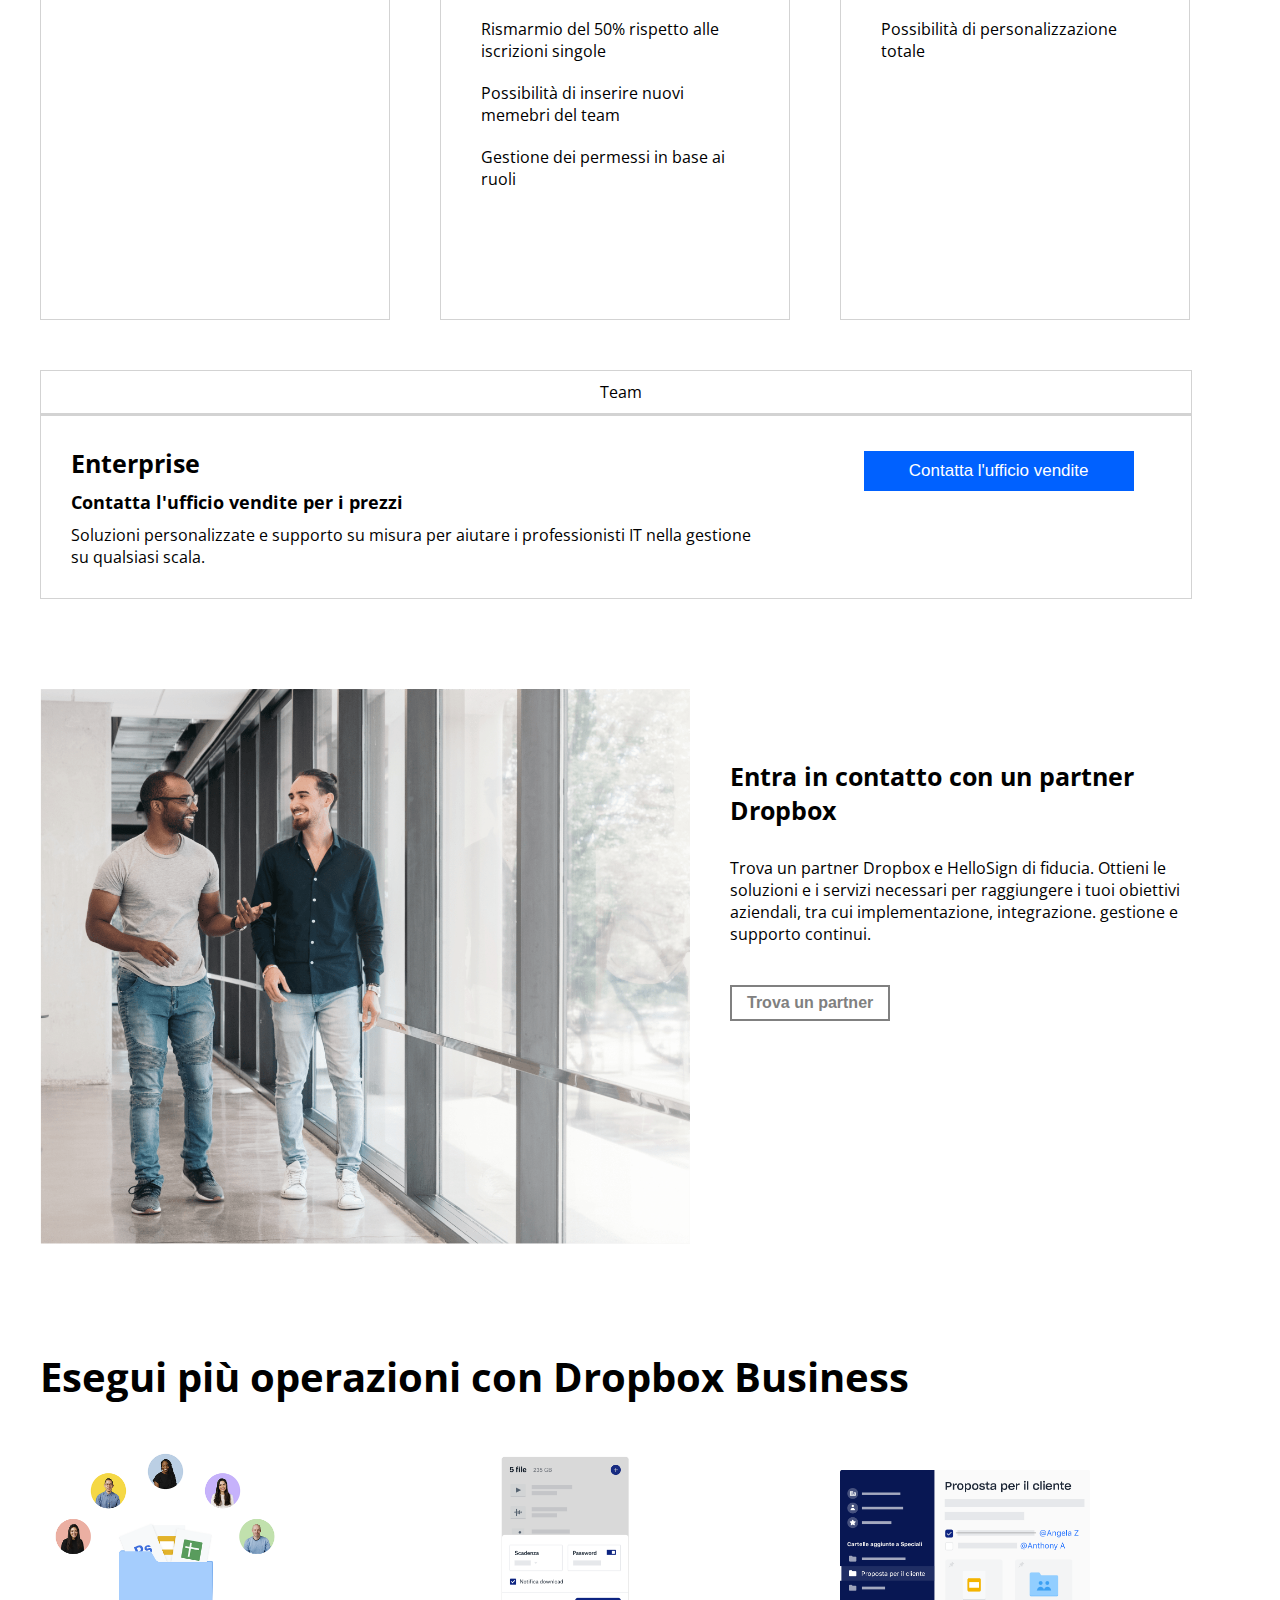
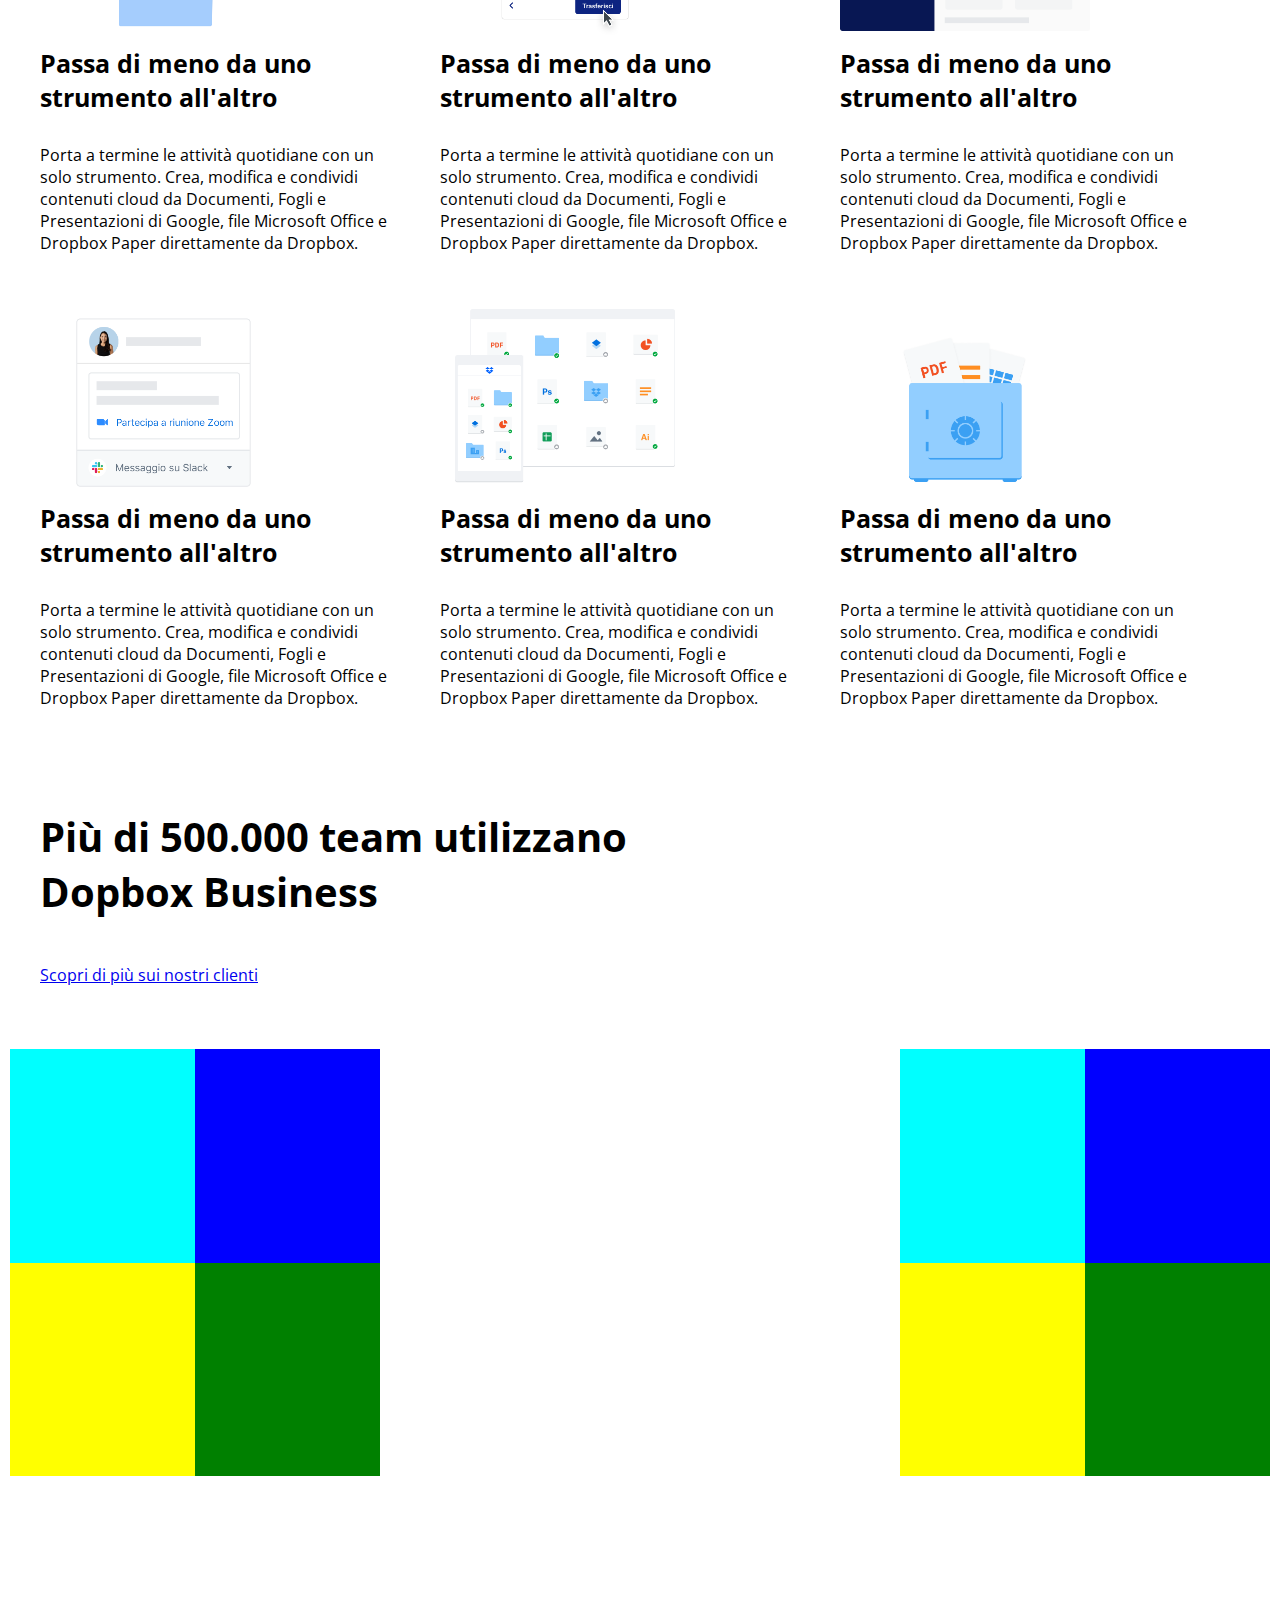
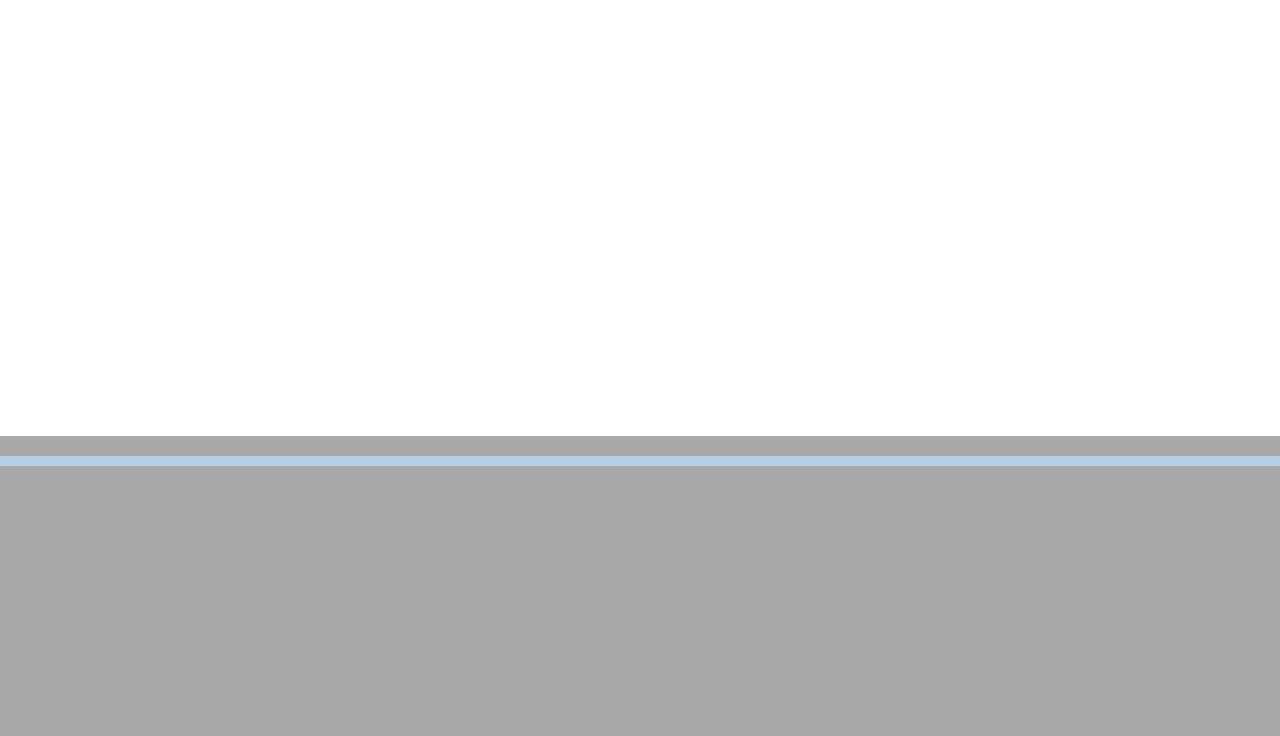
==== commit d46a9427: "[UPDATE] COmplete div partner and operation" ====
--- a/index.html
+++ b/index.html
@@ -220,50 +220,110 @@
                 </div>
             </div>
             <!-- DIV PARTNER -->
-            <div class="col-50">
+            <div class="col-60">
                 <div class="content-50">
-
-                </div>
-            </div>
-            <div class="col-50">
-                <div class="content-50">
-                
+                    <img class="img-partner" src="./img/partner.png" alt="partner">
+                </div>
+            </div>
+            <div class="col-40">
+                <div class="content-50-central">
+                <h3>Entra in contatto con un partner Dropbox</h3>
+                <p class="p-partner-operation">Trova un partner Dropbox e HelloSign di fiducia. Ottieni le soluzioni e i servizi necessari per raggiungere i tuoi obiettivi aziendali, tra cui implementazione, integrazione. gestione e supporto continui.</p>
+                <button class="button-partner">Trova un partner</button>
                 </div>
             </div>
             <!-- DIV OPERATION -->
-            <div class="col-33">
-                <div class="content-33">
-            
-                </div>
-            </div>
-            <div class="col-33">
-                <div class="content-33">
-            
-                </div>
-            </div>
-            <div class="col-33">
-                <div class="content-33">
-            
-                </div>
-            </div>
-            <div class="col-33">
-                <div class="content-33">
-            
-                </div>
-            </div>
-            <div class="col-33">
-                <div class="content-33">
-            
-                </div>
-            </div>
-            <div class="col-33">
-                <div class="content-33">
-            
-                </div>
-            </div>
-            <div class="col-100">
-                <div class="content-full">
-            
+            <div class="col-100">
+                <div class="content-full operation">
+                    <h2>Esegui più operazioni con Dropbox Business</h2>
+                </div>
+            </div> 
+                 <!-- OPARTION 1 -->
+            <div class="col-33">
+                <div class="content-33-operation">
+                    <div>
+                        <img class="img-operation" src="./img/business-feature-switching-tools.png" alt="busine-feature">
+                    </div>
+                    <div>
+                        <h3>Passa di meno da uno strumento all'altro</h3>
+                        <p class="p-partner-operation">Porta a termine le attività quotidiane con un solo strumento. Crea, modifica e condividi contenuti cloud da Documenti, Fogli e Presentazioni di Google, file Microsoft Office e Dropbox Paper direttamente da Dropbox.</p>
+                    </div>
+                </div>
+            </div>
+                <!-- OPARTION 2 -->
+            <div class="col-33">
+                <div class="content-33-operation">
+                    <div>
+                        <img class="img-operation" src="./img/business-feature-send-files-it.png" alt="send-files">
+                    </div>
+                    <div>
+                        <h3>Passa di meno da uno strumento all'altro</h3>
+                        <p class="p-partner-operation">Porta a termine le attività quotidiane con un solo strumento. Crea, modifica e
+                            condividi contenuti cloud da Documenti, Fogli e Presentazioni di Google, file Microsoft Office e Dropbox Paper
+                            direttamente da Dropbox.</p>
+                    </div>
+                </div>
+            </div>
+                <!-- OPARTION 3 -->
+            <div class="col-33">
+                <div class="content-33-operation">
+                    <div>
+                        <img class="img-operation" src="./img/business-feature-coordinate-it.png" alt="feature-coordinate">
+                    </div>
+                    <div>
+                        <h3>Passa di meno da uno strumento all'altro</h3>
+                        <p class="p-partner-operation">Porta a termine le attività quotidiane con un solo strumento. Crea, modifica e
+                            condividi contenuti cloud da Documenti, Fogli e Presentazioni di Google, file Microsoft Office e Dropbox Paper
+                            direttamente da Dropbox.</p>
+                    </div>
+                </div>
+            </div>
+                <!-- OPARTION 4 -->
+            <div class="col-33">
+                <div class="content-33-operation">
+                    <div>
+                        <img class="img-operation" src="./img/business-feature-integrations-it.png" alt="integrations">
+                    </div>
+                    <div>
+                        <h3>Passa di meno da uno strumento all'altro</h3>
+                        <p class="p-partner-operation">Porta a termine le attività quotidiane con un solo strumento. Crea, modifica e
+                            condividi contenuti cloud da Documenti, Fogli e Presentazioni di Google, file Microsoft Office e Dropbox Paper
+                            direttamente da Dropbox.</p>
+                    </div>
+                </div>
+            </div>
+                <!-- OPARTION 5 -->
+            <div class="col-33">
+                <div class="content-33-operation">
+                    <div>
+                        <img class="img-operation" src="./img/business-feature-multi-device.png" alt="multi-device">
+                    </div>
+                    <div>
+                        <h3>Passa di meno da uno strumento all'altro</h3>
+                        <p class="p-partner-operation">Porta a termine le attività quotidiane con un solo strumento. Crea, modifica e
+                            condividi contenuti cloud da Documenti, Fogli e Presentazioni di Google, file Microsoft Office e Dropbox Paper
+                            direttamente da Dropbox.</p>
+                    </div>
+                </div>
+            </div>
+                <!-- OPARTION 6 -->
+            <div class="col-33">
+                <div class="content-33-operation">
+                    <div>
+                        <img class="img-operation" src="./img/business-feature-security.png" alt="security">
+                    </div>
+                    <div>
+                        <h3>Passa di meno da uno strumento all'altro</h3>
+                        <p class="p-partner-operation">Porta a termine le attività quotidiane con un solo strumento. Crea, modifica e
+                            condividi contenuti cloud da Documenti, Fogli e Presentazioni di Google, file Microsoft Office e Dropbox Paper
+                            direttamente da Dropbox.</p>
+                    </div>
+                </div>
+            </div>
+            <div class="col-100">
+                <div class="content-full operation">
+                    <h2 class="title-team">Più di 500.000 team utilizzano <br> Dopbox Business</h2>
+                    <a href="#">Scopri di più sui nostri clienti</a>
                 </div>
             </div>
         </div>
--- a/css/style.css
+++ b/css/style.css
@@ -81,7 +81,7 @@
 }
 
 .col-100{
-    width: 100%;
+    width: 96%;
 }
 
 .col-50-jumbo{
@@ -111,12 +111,12 @@
     display: flex;
     height: 80%;
     flex-wrap: wrap;
-    padding: 20px 0 0 0px;
+    padding: 20px 0 80px 0px;
     gap: 0 50px;
 }
 
 h2{
-    font-size: 45px;
+    font-size: 40px;
     padding-bottom: 15px;
 }
 
@@ -234,7 +234,7 @@
 /* DIV ENTERPRICE */
 .content-enterprise{
     border: 1px solid lightgray;
-    margin: 0 0 70px 0;
+    margin: 0 0 90px 0;
     display: flex;
 }
 
@@ -254,14 +254,47 @@
 }
 
 /* DIV PARTNER */
-.col-50{
-    width: calc(50% - 50px);
-}
-
-.content-50{
-    height: 200px;
-    background-color: rgb(70, 184, 242);
-    border: 1px solid black;
+.col-60{
+    width: calc(50% - 40px);
+}
+
+.col-40{
+    width: calc(50% - 60px);
+}
+
+.img-partner{
+    width: 650px;
+}
+
+.content-50-central{
+   padding: 70px 0 0 80px;
+}
+
+.p-partner-operation{
+    padding-top: 30px;
+}
+
+.button-partner{
+    margin-top: 40px;
+    background-color: white;
+    color: gray;
+    border: 2px solid gray;
+    font-size: 16px;
+    font-weight: 600;
+}
+
+/* DIV OPERATION */
+
+.operation{
+    padding: 100px 0 50px 0;
+}
+
+.img-operation{
+    width: 250px;
+}
+
+.title-team{
+    padding-bottom: 45px;
 }
 
 /* CONTAINER LOGHI */
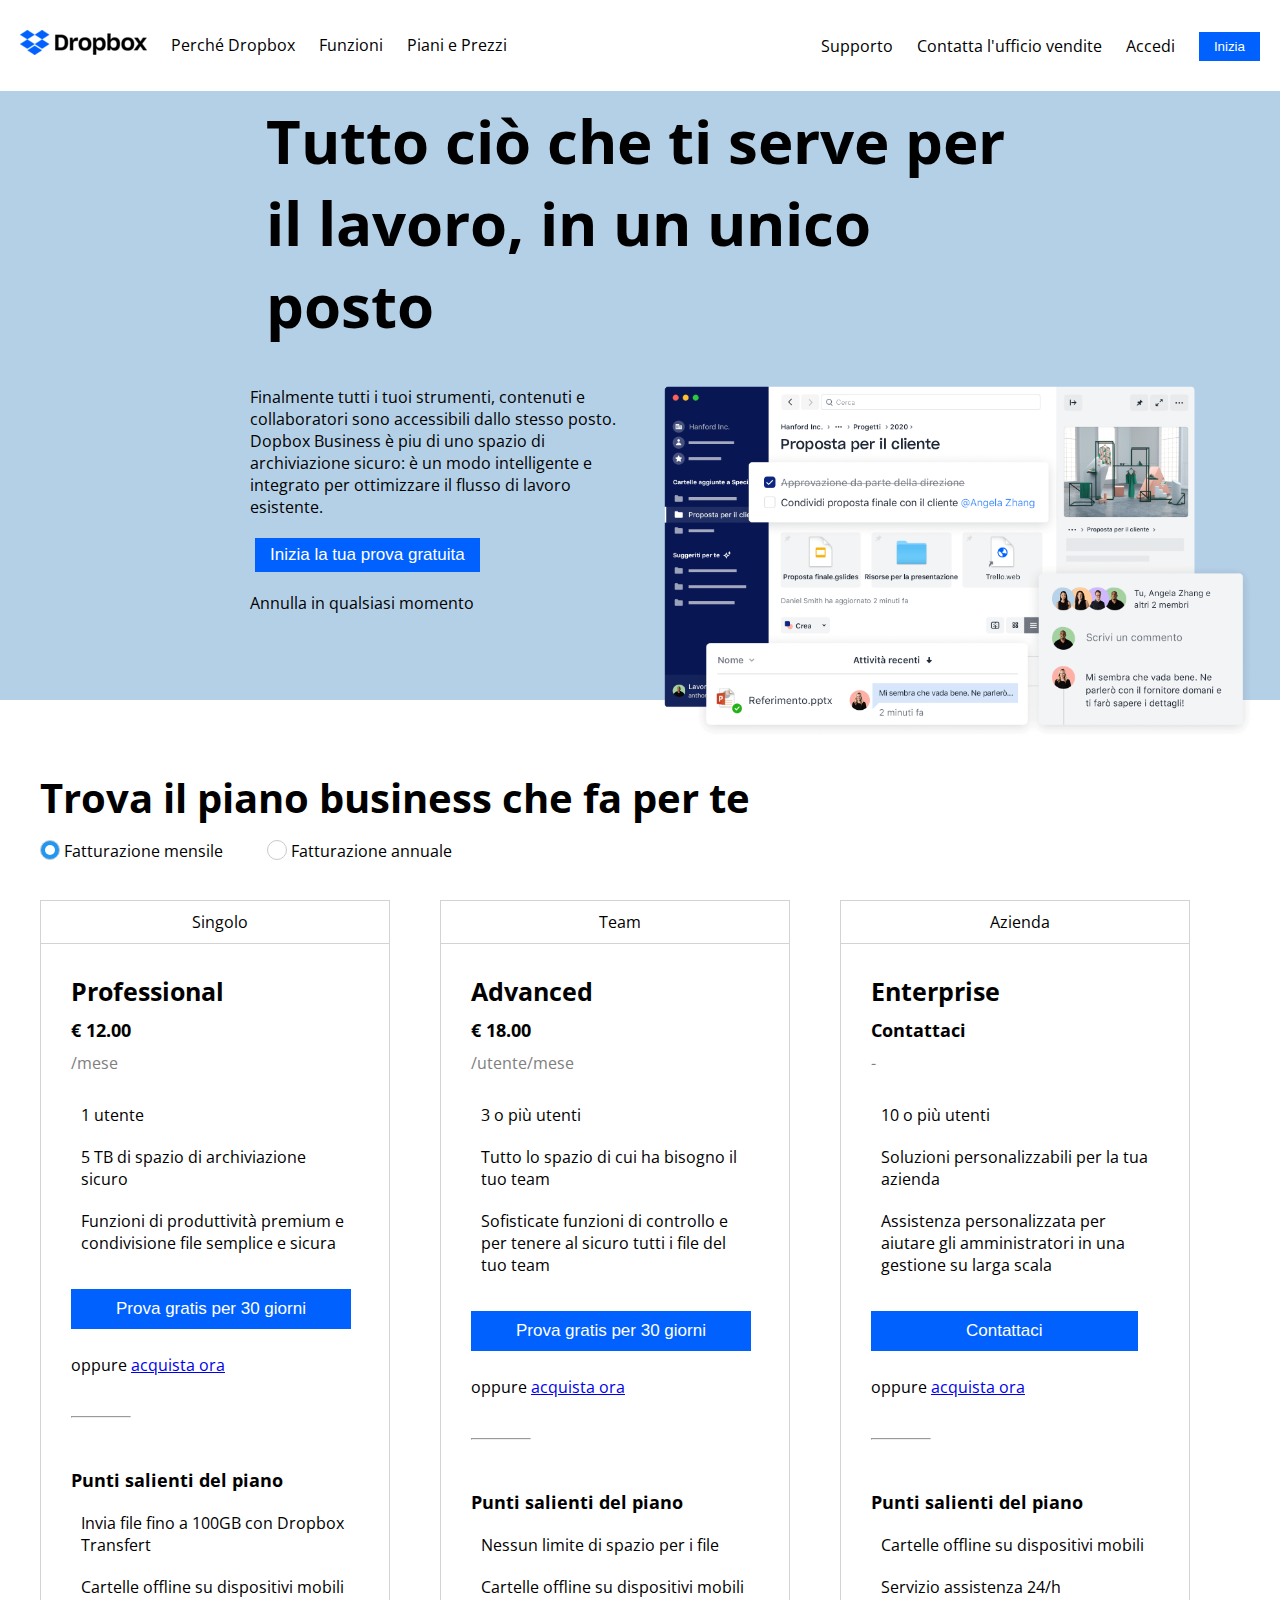
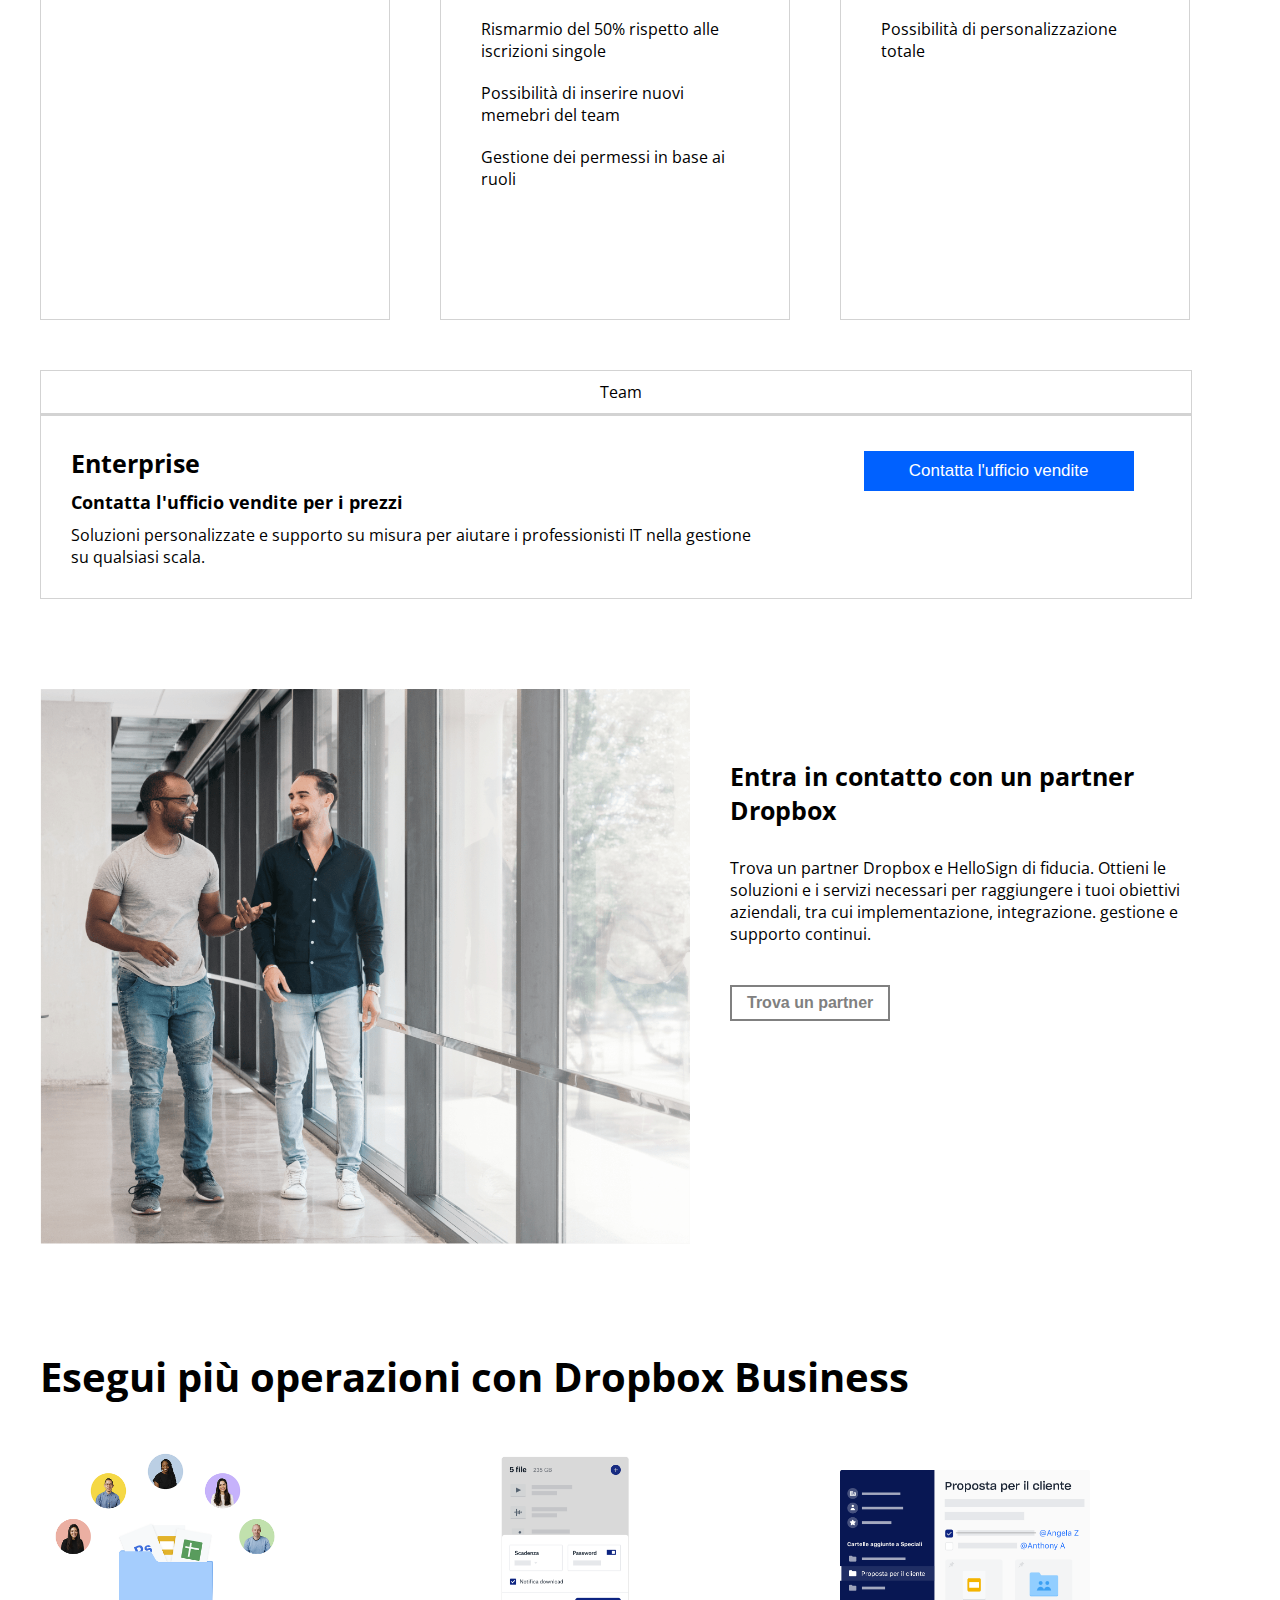
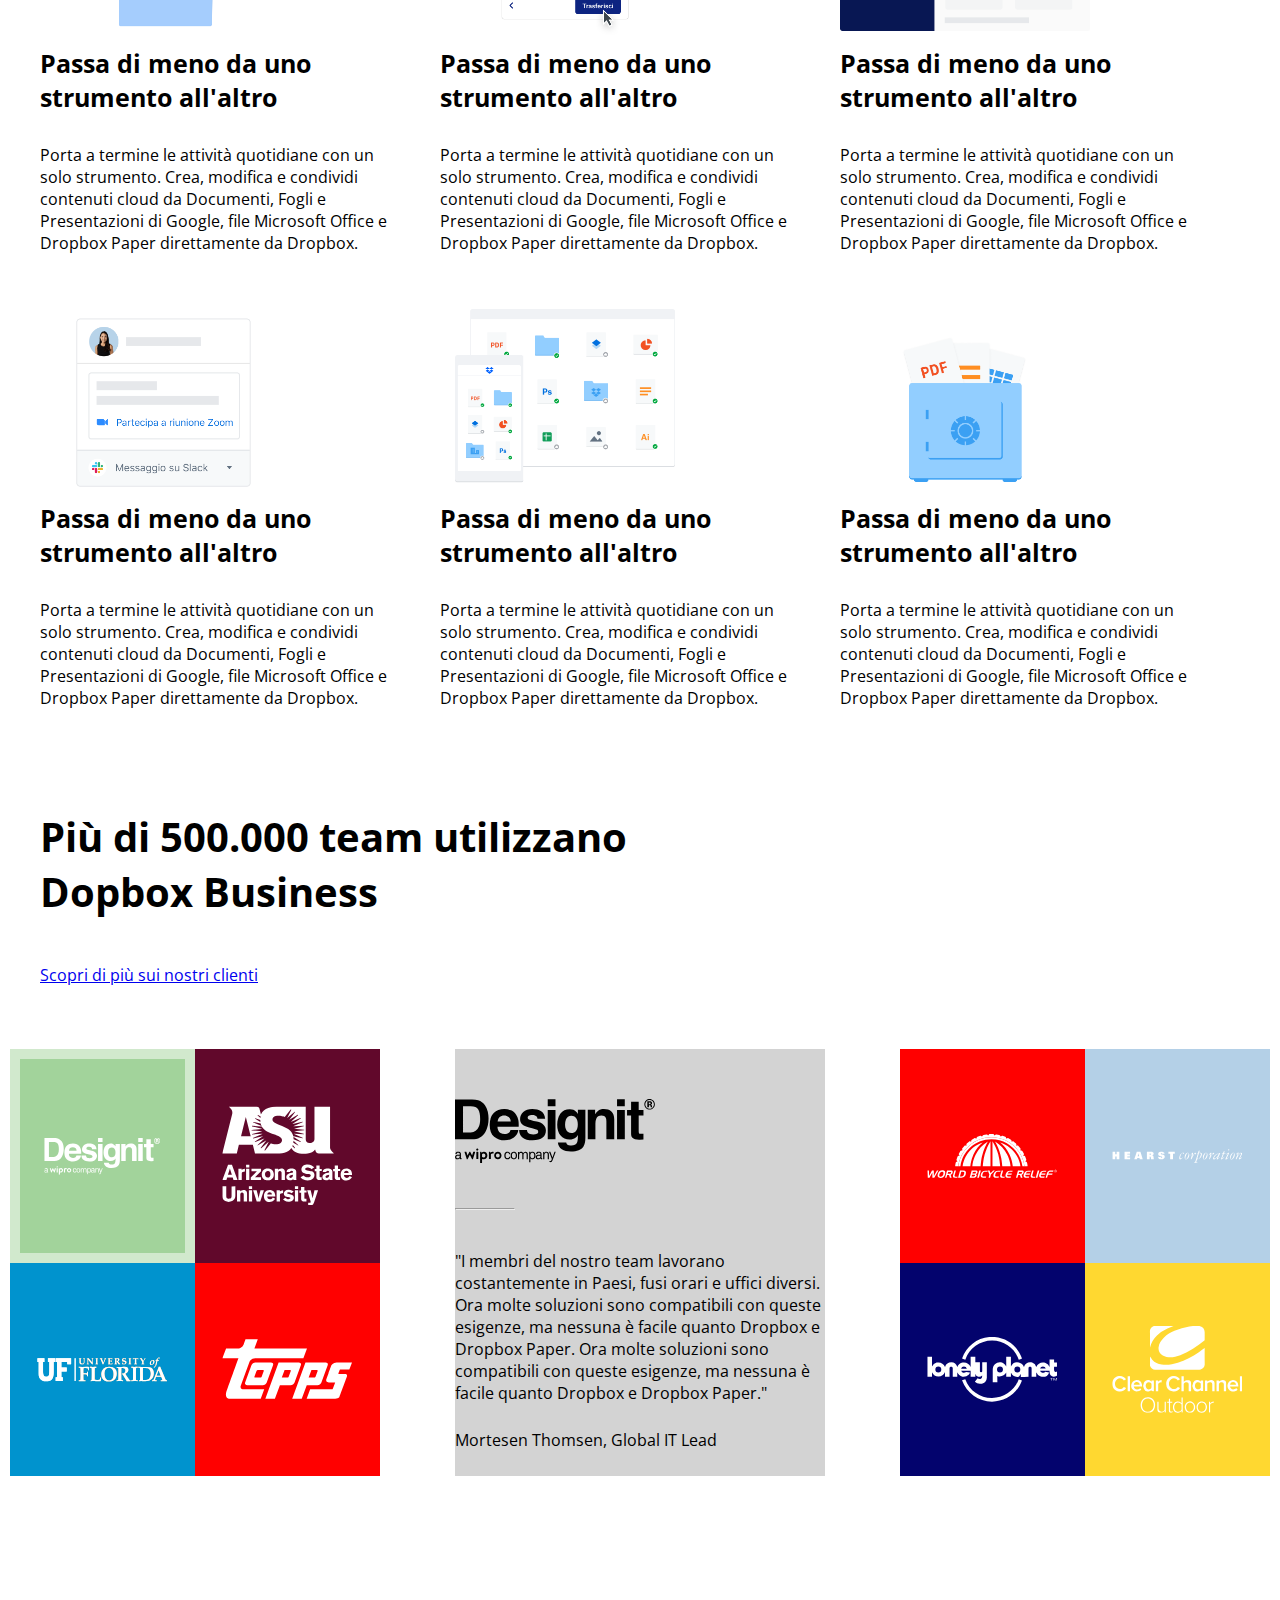
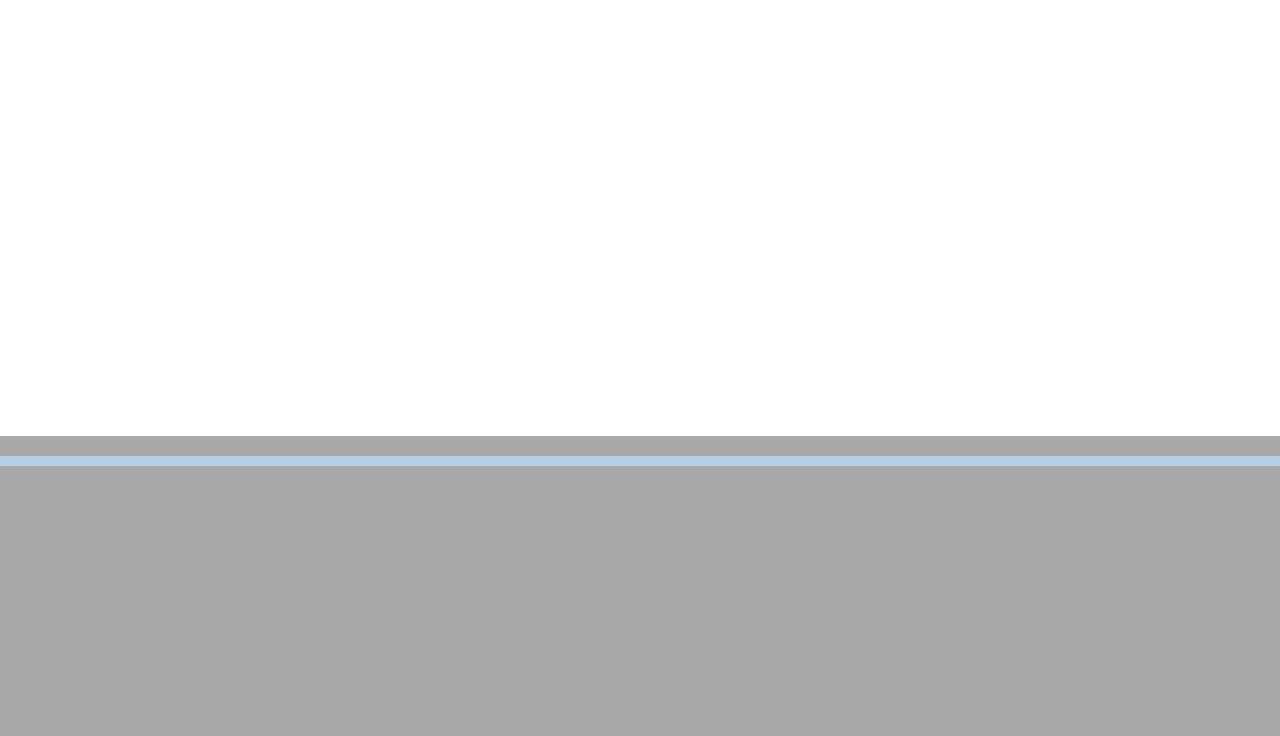
==== commit c6c653f5: "[UPDATE] Complete container loghi" ====
--- a/index.html
+++ b/index.html
@@ -334,23 +334,48 @@
         <div class="row-fluid">
             <div class="col-33">
                 <div class="content-squares">
-                    <div class="square acqua"></div>
-                    <div class="square blu"></div>
-                    <div class="square yellow"></div>
-                    <div class="square green"></div>
-                </div>
-            </div>
-            <div class="col-33">
+                    <div class="square green">
+                        <img class="img-sponsor" src="./img/designit.svg" alt="designit">
+                    </div>
+                    <div class="square black-red">
+                        <img class="img-sponsor" src="./img/arizona_state_university.svg" alt="asu">
+                    </div>
+                    <div class="square light-blue">
+                        <img class="img-sponsor" src="./img/university_of_florida.svg" alt="florida">
+                    </div>
+                    <div class="square red">
+                        <img class="img-sponsor" src="./img/topps.svg" alt="topps">
+                    </div>
+                </div>
+            </div>
+            <div class="col-33 square-33">
                 <div class="content-squares">
-    
+                    <div>
+                        <img class="img-designit" src="./img/designit.svg" alt="designit">
+                    </div>
+                    <div>
+                        <hr class="small-hr">
+                        <p>"I membri del nostro team lavorano costantemente in Paesi, fusi orari e uffici diversi. Ora molte soluzioni sono
+                            compatibili con queste esigenze, ma nessuna è facile quanto Dropbox e Dropbox Paper. Ora molte soluzioni sono
+                            compatibili con queste esigenze, ma nessuna è facile quanto Dropbox e Dropbox Paper."</p>
+                        <p class="p-mortesen">Mortesen Thomsen, Global IT Lead</p>
+                    </div>
                 </div>
             </div>
             <div class="col-33">
                 <div class="content-squares">
-                    <div class="square acqua"></div>
-                    <div class="square blu"></div>
-                    <div class="square yellow"></div>
-                    <div class="square green"></div>
+                    <div class="square red">
+                        <img class="img-sponsor" src="./img/world_bicycle_relief.svg" alt="bicycle">
+                    </div>
+                    <div class="square celeste">
+                        <img class="img-sponsor" src="./img/hearst_corp.svg" alt="hearts">
+                    </div>
+                    <div class="square blu">
+                        <img class="img-sponsor" src="./img/lonely_planet.svg" alt="lonely">
+                    </div>
+                    <div class="square yellow">
+                        <img class="img-sponsor" src="./img/clear_channel.svg" alt="clear">
+                    </div>
                 </div>
             </div>
         </div>
--- a/css/style.css
+++ b/css/style.css
@@ -18,7 +18,6 @@
     width: 100%;
     display: flex;
     justify-content: space-between;
-    align-items: center;
     padding: 20px 0;
 }
 
@@ -46,6 +45,7 @@
     color: white;
     padding: 7px 15px 7px 15px;
     border: none;
+    margin-top: 2px;
 }
 
 /* MAIN */
@@ -77,7 +77,8 @@
 }
 
 .jumbo-button{
-    margin: 20px 0 20px 0;
+    margin: 20px 5px 20px 5px;
+    font-size: 17px;
 }
 
 .col-100{
@@ -305,25 +306,61 @@
     margin-top: 50px;
 }
 
+.square-33{
+    background-color: lightgray;
+    margin-top: 90px;
+}
+
 .square{
     width: 50%;
     height: calc(100vw / 6);
-}
-
-.acqua{
-    background-color: aqua;
+    position: relative;
+}
+
+.img-designit{
+    width: 200px;
+}
+
+.img-sponsor{
+    width: 70%;
+    position: absolute;
+    top: 50%;
+    left: 50%;
+    transform: translate(-50%, -50%);
+    filter: invert(100%);
+}
+
+.green{
+    background-color: rgb(162, 211, 155);
+    border: 10px solid rgb(209, 233, 205);
+}
+
+.black-red {
+    background-color: rgb(97, 8, 43);
+}
+
+.light-blue {
+    background-color: rgb(0, 147, 206);
+}
+
+.red {
+    background-color: red;
+}
+
+.celeste {
+    background-color: rgb(180, 208, 231);
 }
 
 .blu {
-    background-color: blue;
+    background-color: rgb(3, 3, 109);
 }
 
 .yellow {
-    background-color: yellow;
-}
-
-.green {
-    background-color: green;
+    background-color: rgb(255, 216, 48);
+}
+
+.p-mortesen{
+    padding-top: 25px;
 }
 
 /* DIV DOMANDE FREQUENTI */
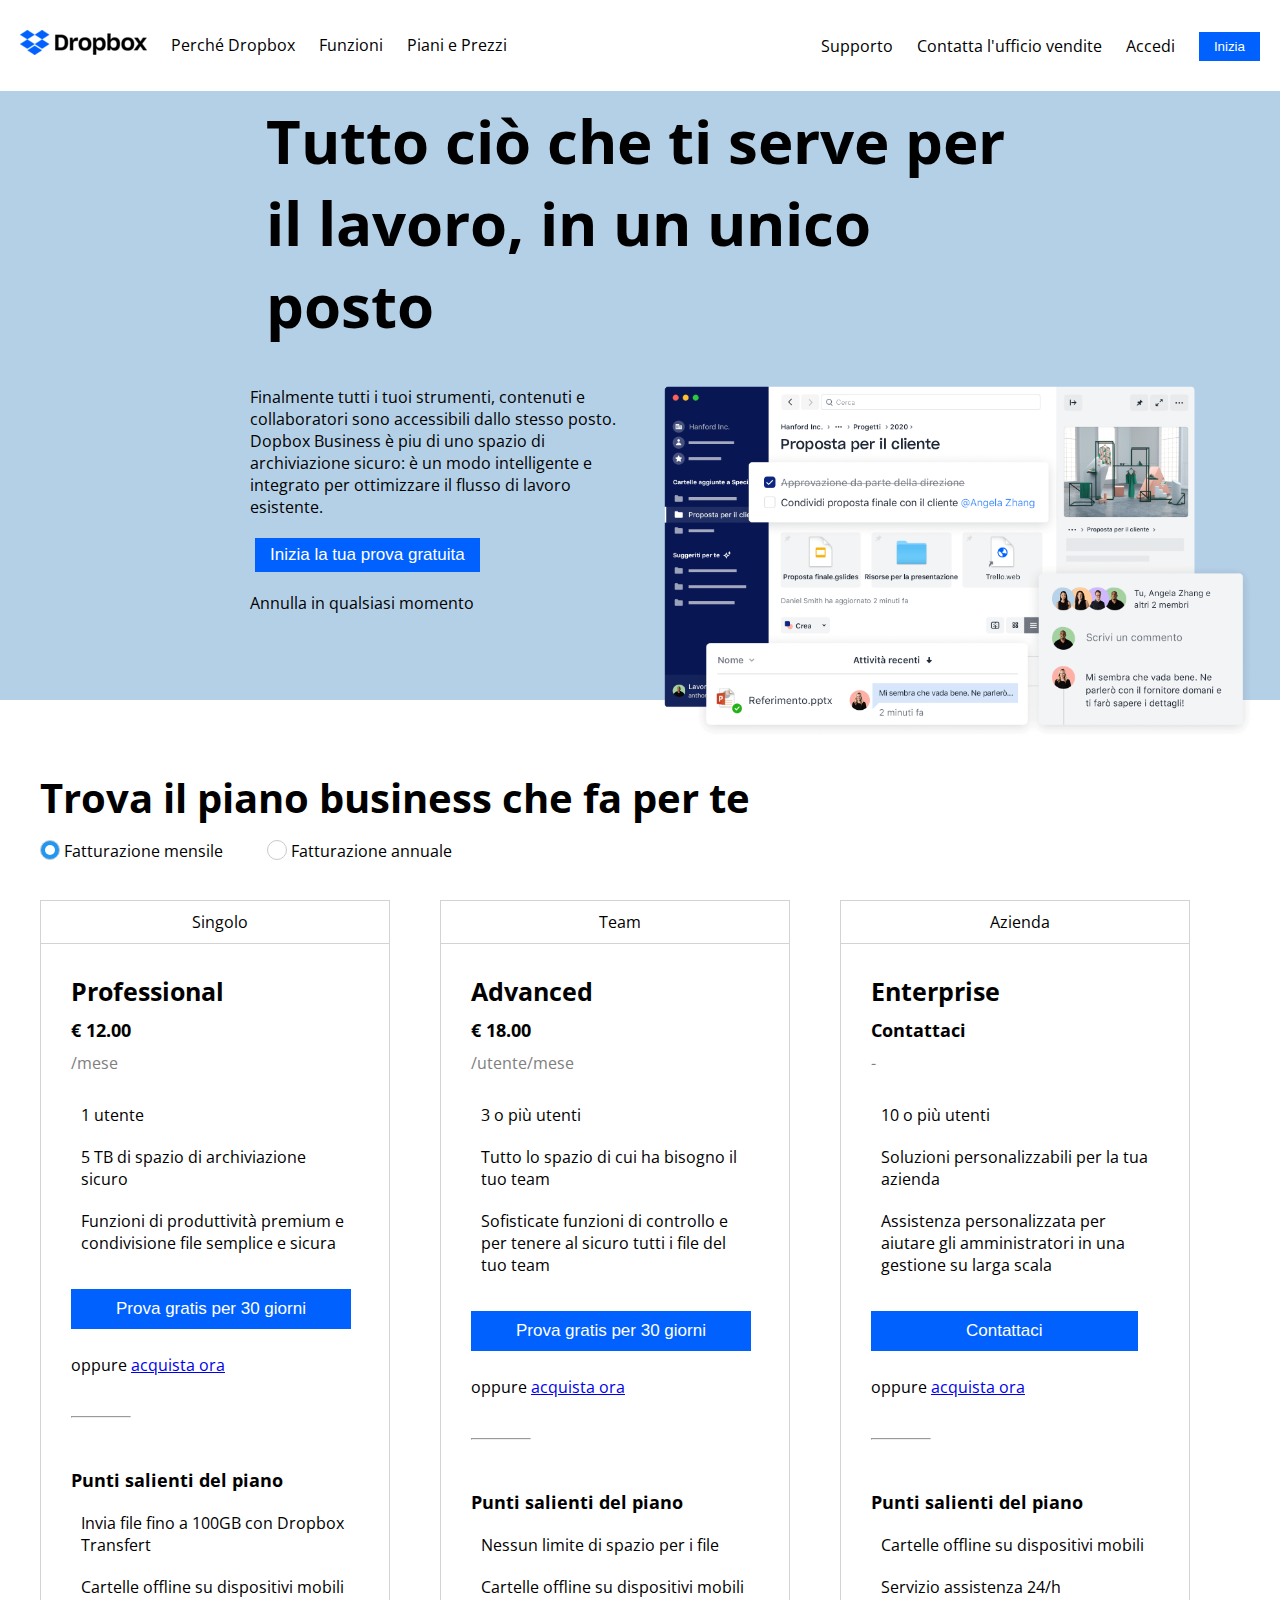
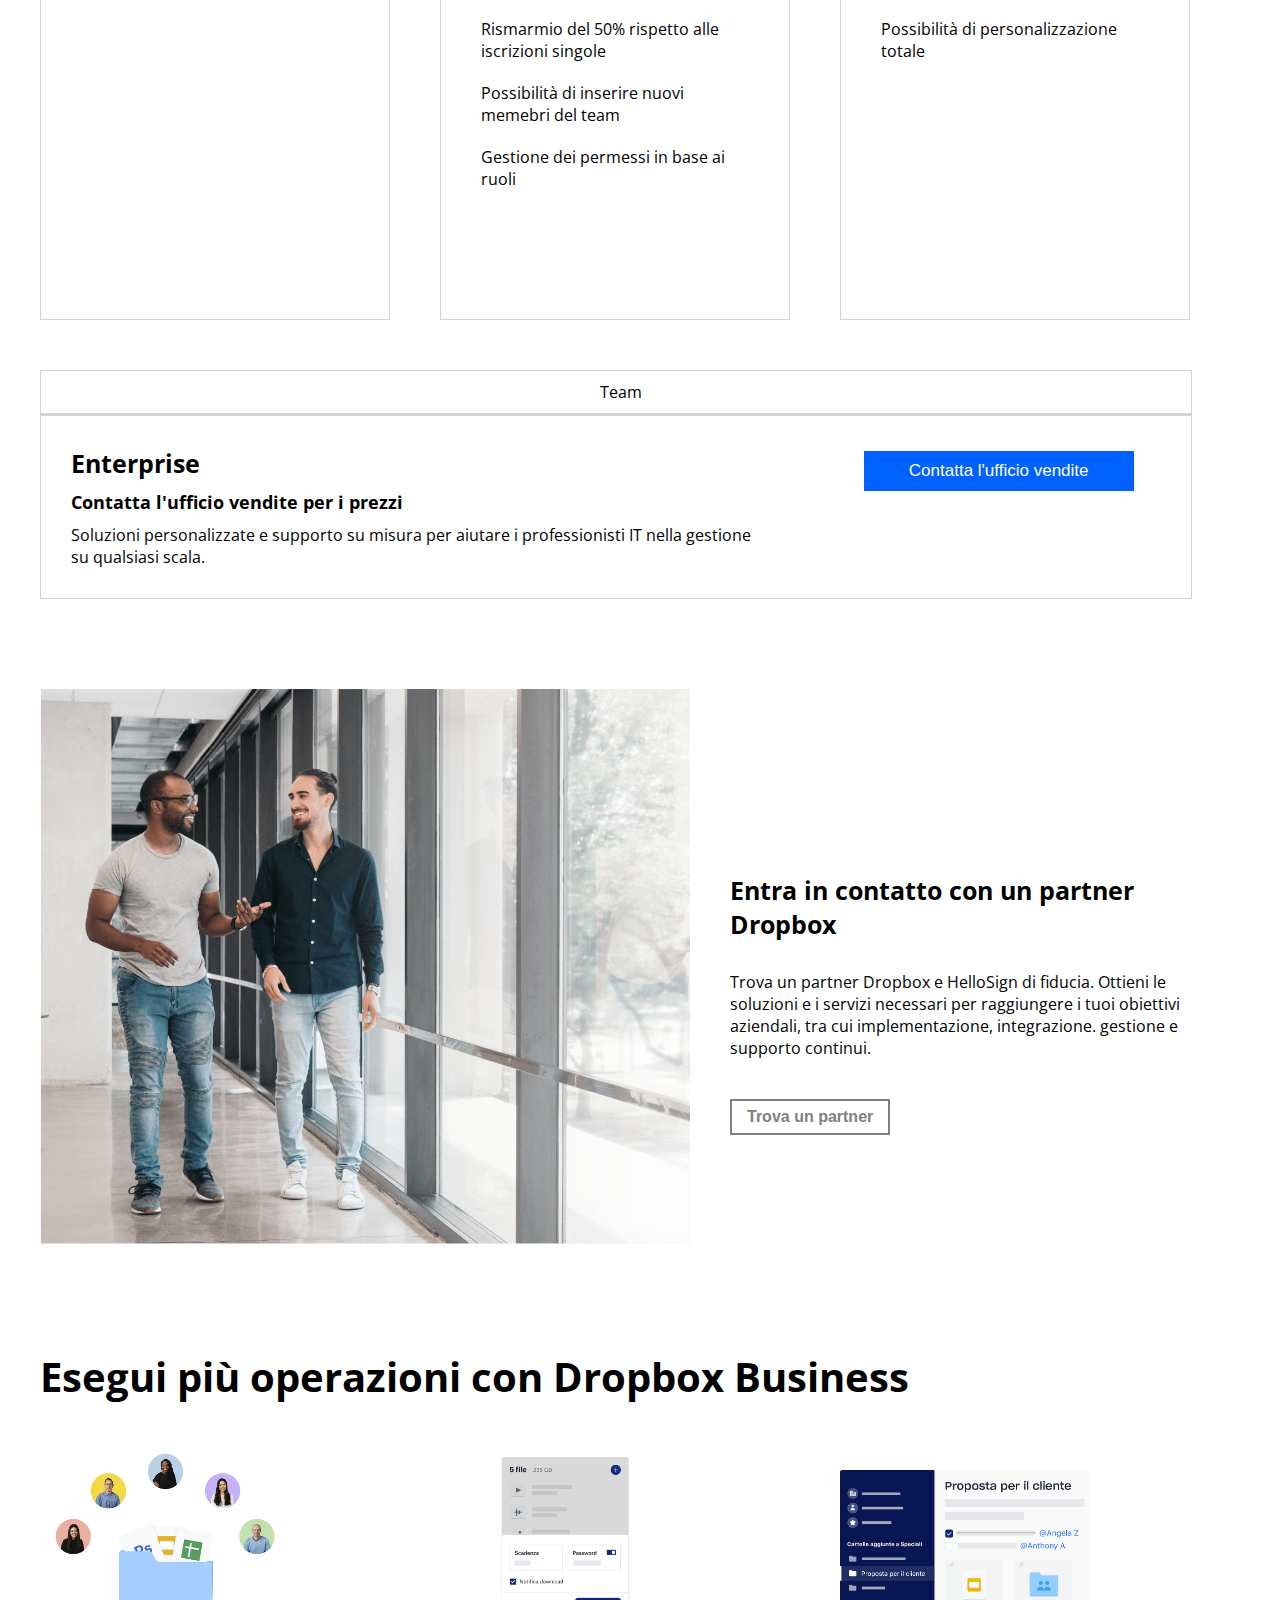
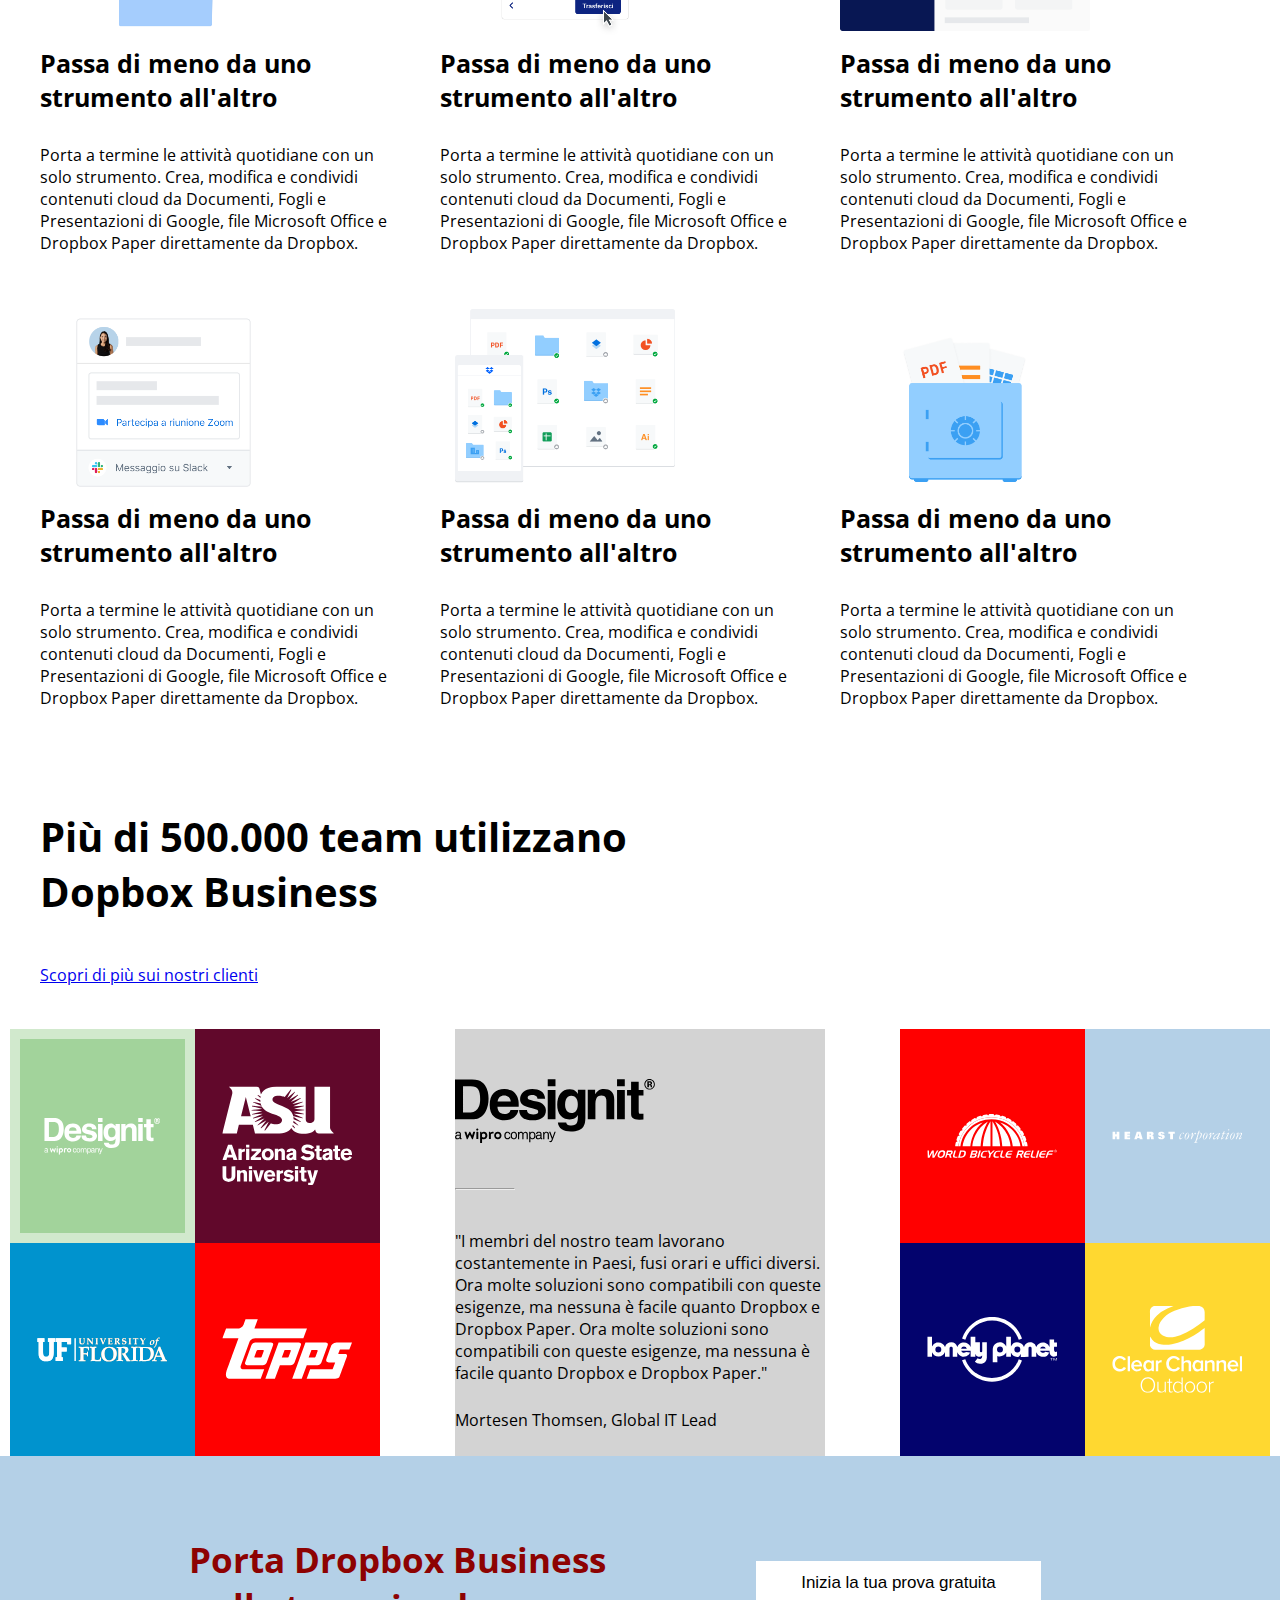
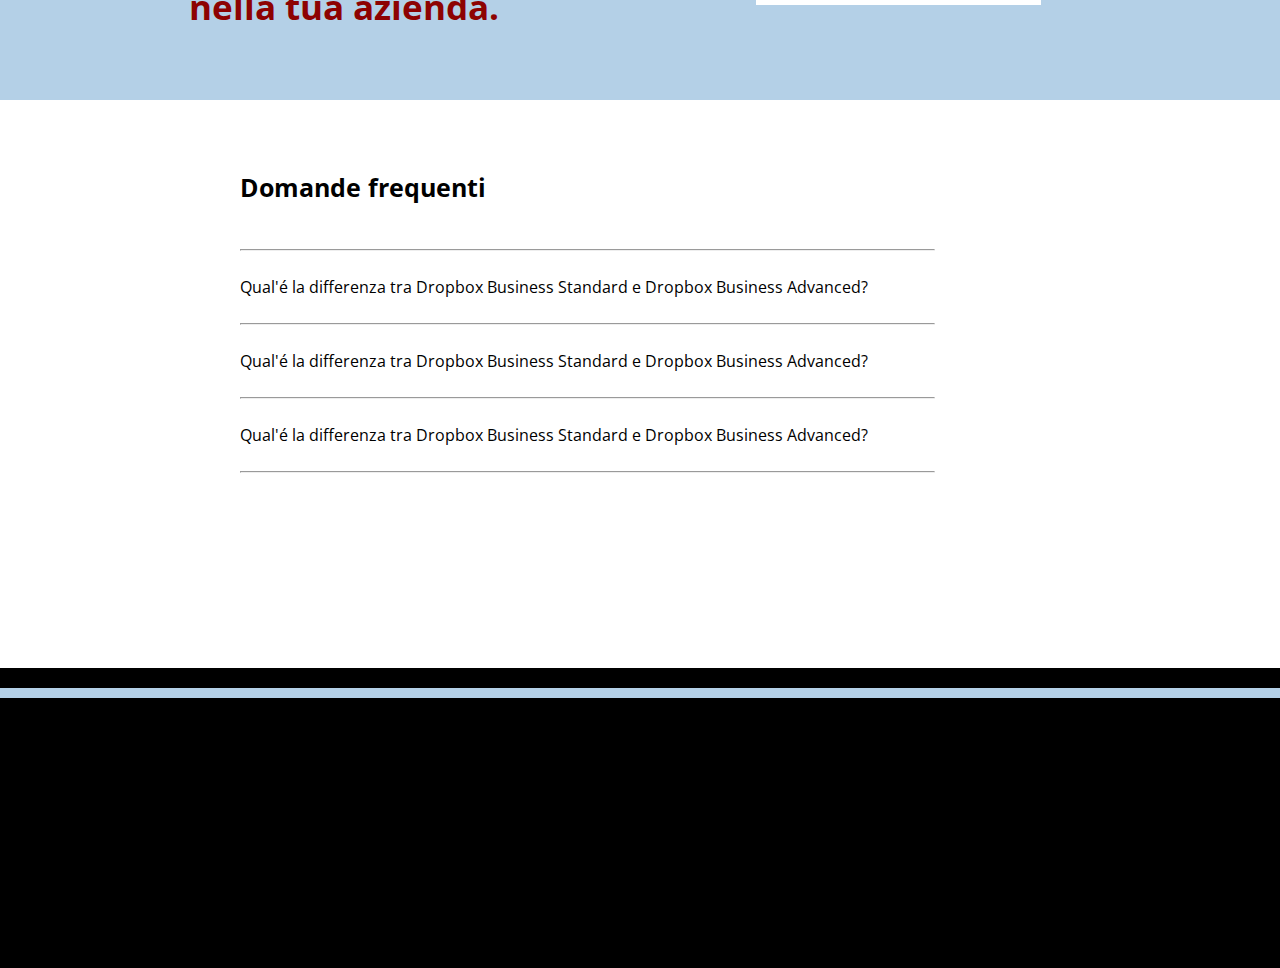
==== commit 9a1b1f5e: "[UPDATE] Complete last two div & end main" ====
--- a/index.html
+++ b/index.html
@@ -331,7 +331,7 @@
 
     <!-- CONTAINER LOGHI -->
     <div class="container-fluid">
-        <div class="row-fluid">
+        <div class="row-fluid row-loghi">
             <div class="col-33">
                 <div class="content-squares">
                     <div class="square green">
@@ -381,21 +381,33 @@
         </div>
     </div>    
     <!-- DIV PROVA GRATUITA -->
+    <div class="container-jumbo">
+            <div class="row-jumbo row-prova-gratuita">
+                <div class="col-100-prova-gratuita">
+                    <div class="content-prova-gratuita">
+                        <h3 class="h3-red">Porta Dropbox Business <br>nella tua azienda.</h3>
+                        <button class="prova-gratis prova-gratuita">Inizia la tua prova gratuita</button>
+                    </div>
+                </div>
+            </div>
+    </div>
+    <!-- DIV DOMANDE FREQUENTI -->
     <div class="container-full">
         <div class="row-full">
             <div class="col-100">
-                <div class="content-full">
-            
-                </div>
-            </div>
-            <!-- DIV DOMANDE FREQUENTI -->
-            <div class="col-50">
                 <div class="content-question">
-
-                </div>
-            </div>
-        </div>
-    </div>
+                    <h3 class="h3-question">Domande frequenti</h3>
+                    <hr class="hr-medium">
+                    <p>Qual'é la differenza tra Dropbox Business Standard e Dropbox Business Advanced? <i class="fa-solid fa-angle-down"></i></p>
+                    <hr class="hr-medium">
+                    <p>Qual'é la differenza tra Dropbox Business Standard e Dropbox Business Advanced? <i class="fa-solid fa-angle-down"></i></p>
+                    <hr class="hr-medium">
+                    <p>Qual'é la differenza tra Dropbox Business Standard e Dropbox Business Advanced? <i class="fa-solid fa-angle-down"></i></p>
+                    <hr class="hr-medium">
+                </div>
+            </div>
+        </div>
+    </div>        
    </main>
 
    <!-- FOOTER -->
@@ -404,7 +416,9 @@
         <div class="row-jumbo">
             <!-- FOOTER LISTA -->
             <div class="col-100">
-
+                <div class="content-footer">
+                    
+                </div>
             </div>
             <!-- FOOTER "ITALIANO" -->
 
--- a/css/style.css
+++ b/css/style.css
@@ -114,6 +114,7 @@
     flex-wrap: wrap;
     padding: 20px 0 80px 0px;
     gap: 0 50px;
+    align-items: center;
 }
 
 h2{
@@ -306,6 +307,10 @@
     margin-top: 50px;
 }
 
+.row-loghi{
+    padding: 0;
+}
+
 .square-33{
     background-color: lightgray;
     margin-top: 90px;
@@ -363,17 +368,59 @@
     padding-top: 25px;
 }
 
+/* DIV PROVA GRATUITA */
+.col-100-prova-gratuita{
+    padding: 70px 0 70px 0;
+}
+
+.row-prova-gratuita{
+    padding: 10px 150px 0 100px;
+}
+
+.h3-red{
+    color: rgb(141, 2, 2);
+    font-size: 35px;
+}
+
+.prova-gratuita{
+    background-color: white;
+    color: black;
+    margin-left: 150px;
+}
+
+.content-prova-gratuita{
+    display: flex;
+    justify-content: space-between;
+}
+
 /* DIV DOMANDE FREQUENTI */
+.h3-question{
+    padding-bottom: 20px;
+}
+
+.hr-medium{
+    width: 73%;
+    margin: 25px 0 25px 0;
+}
+
 .content-question{
-    height: 300px;
-    background-color: brown;
+    padding: 50px 0 50px 200px;
+}
+
+.fa-angle-down{
+    padding-left: 50px;
 }
 
 /* FOOTER */
 footer{
-    background-color: darkgray;
+    background-color: black;
     padding: 20px 0;
     margin-top: 40px;
     width: 100%;
     height: 300px;
+}
+
+.content-footer{
+    display: flex;
+    justify-content: space-around;
 }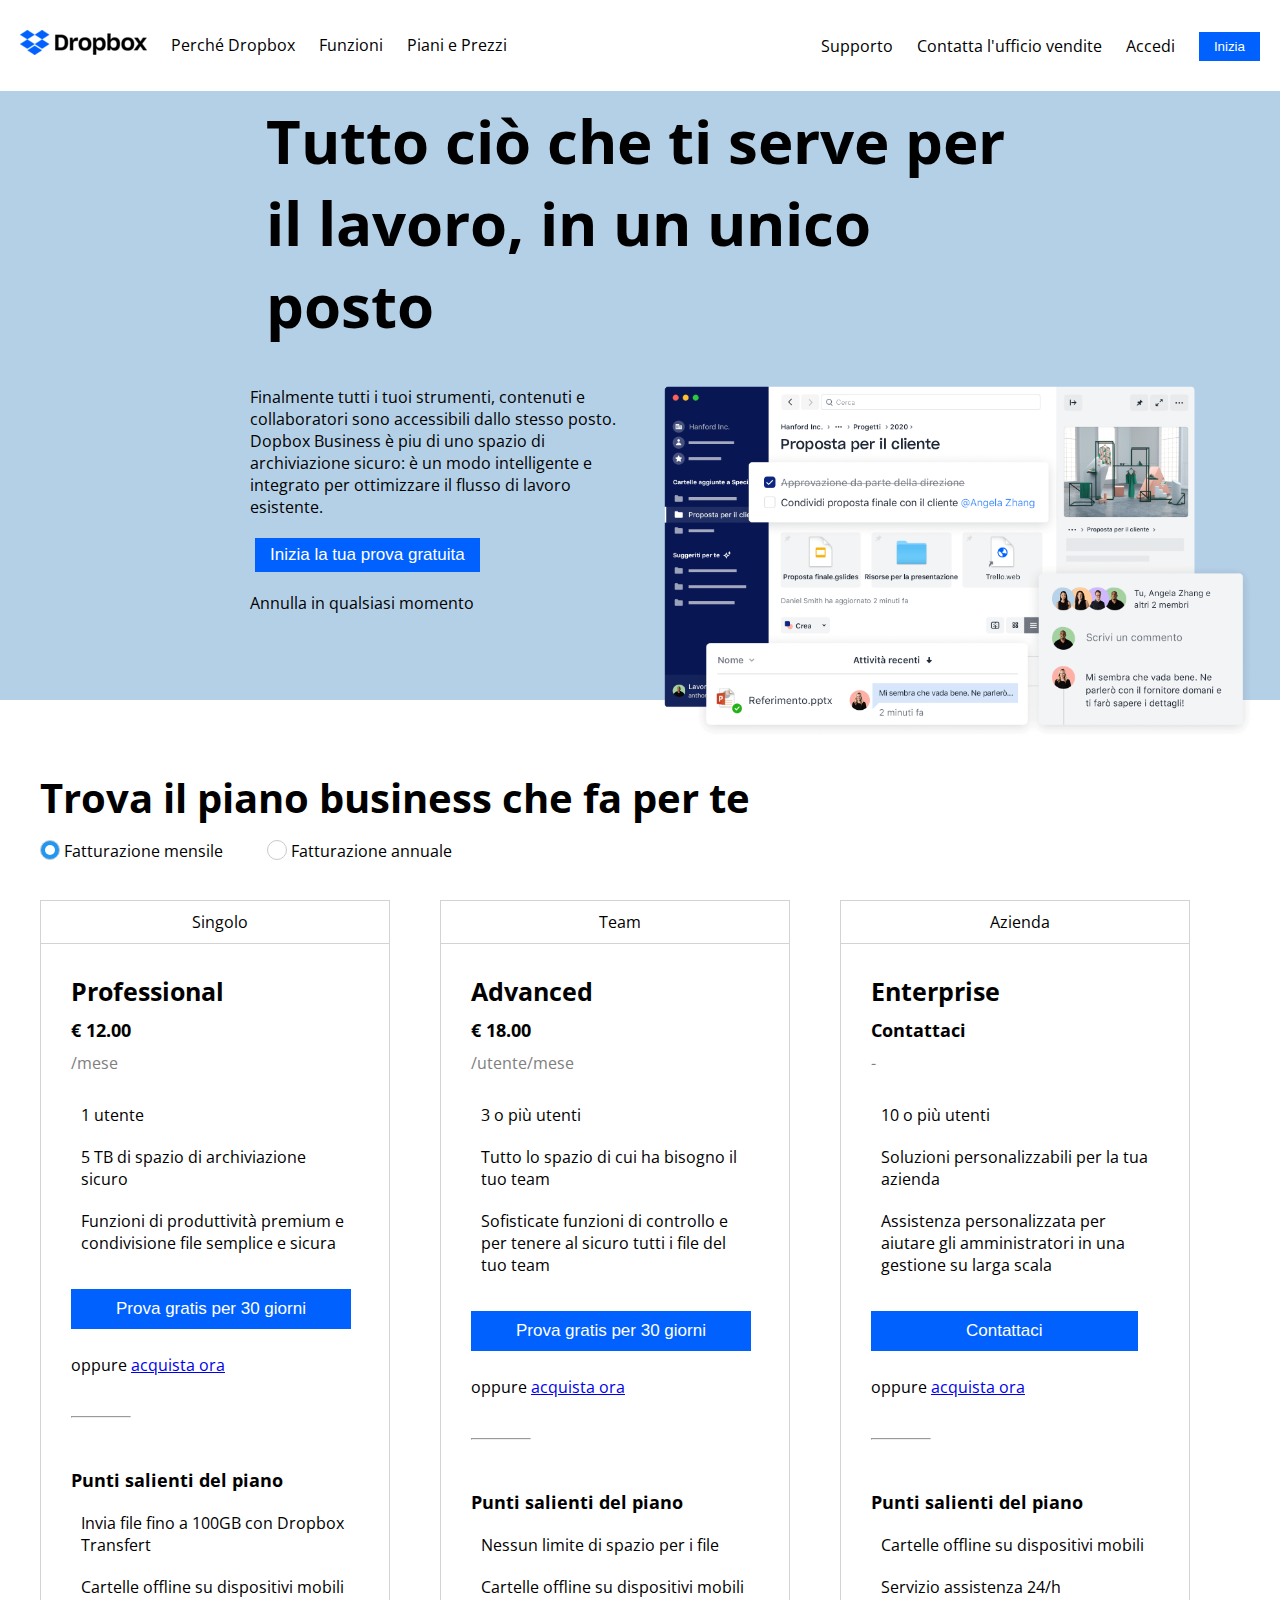
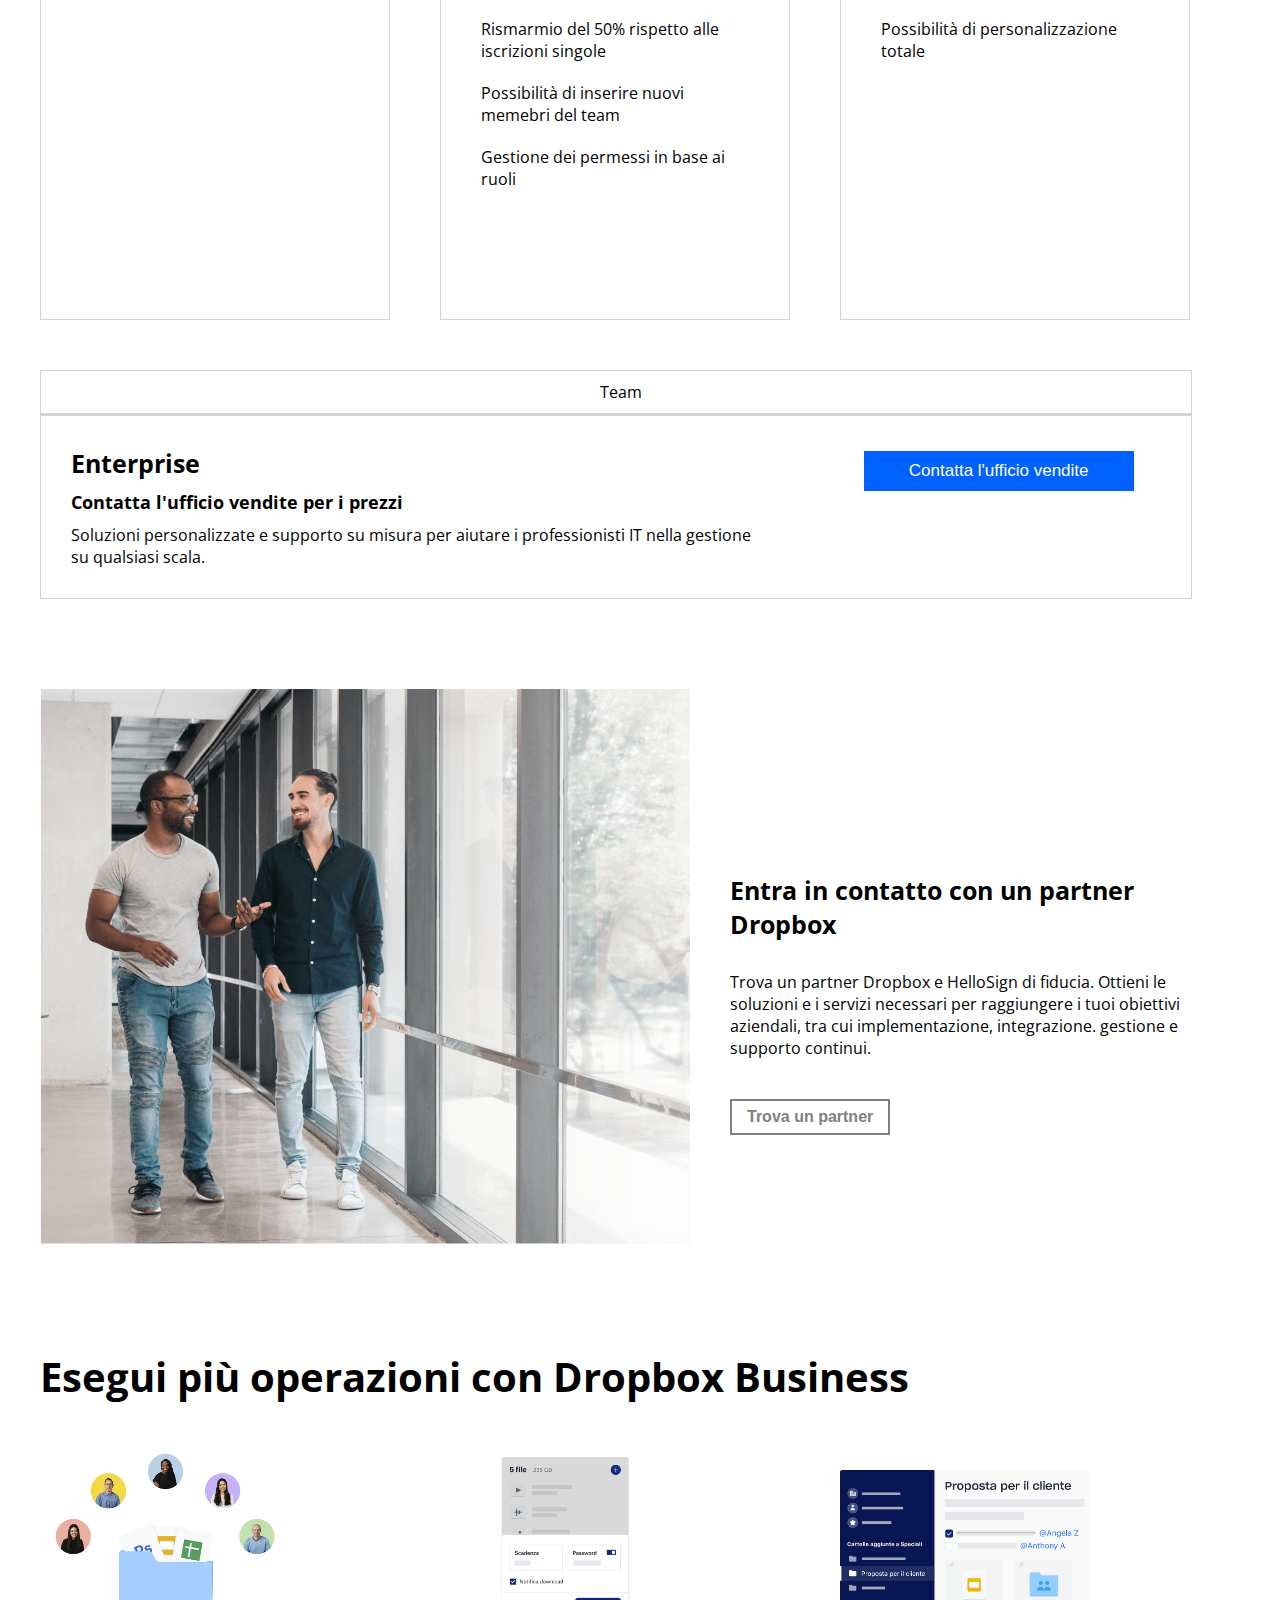
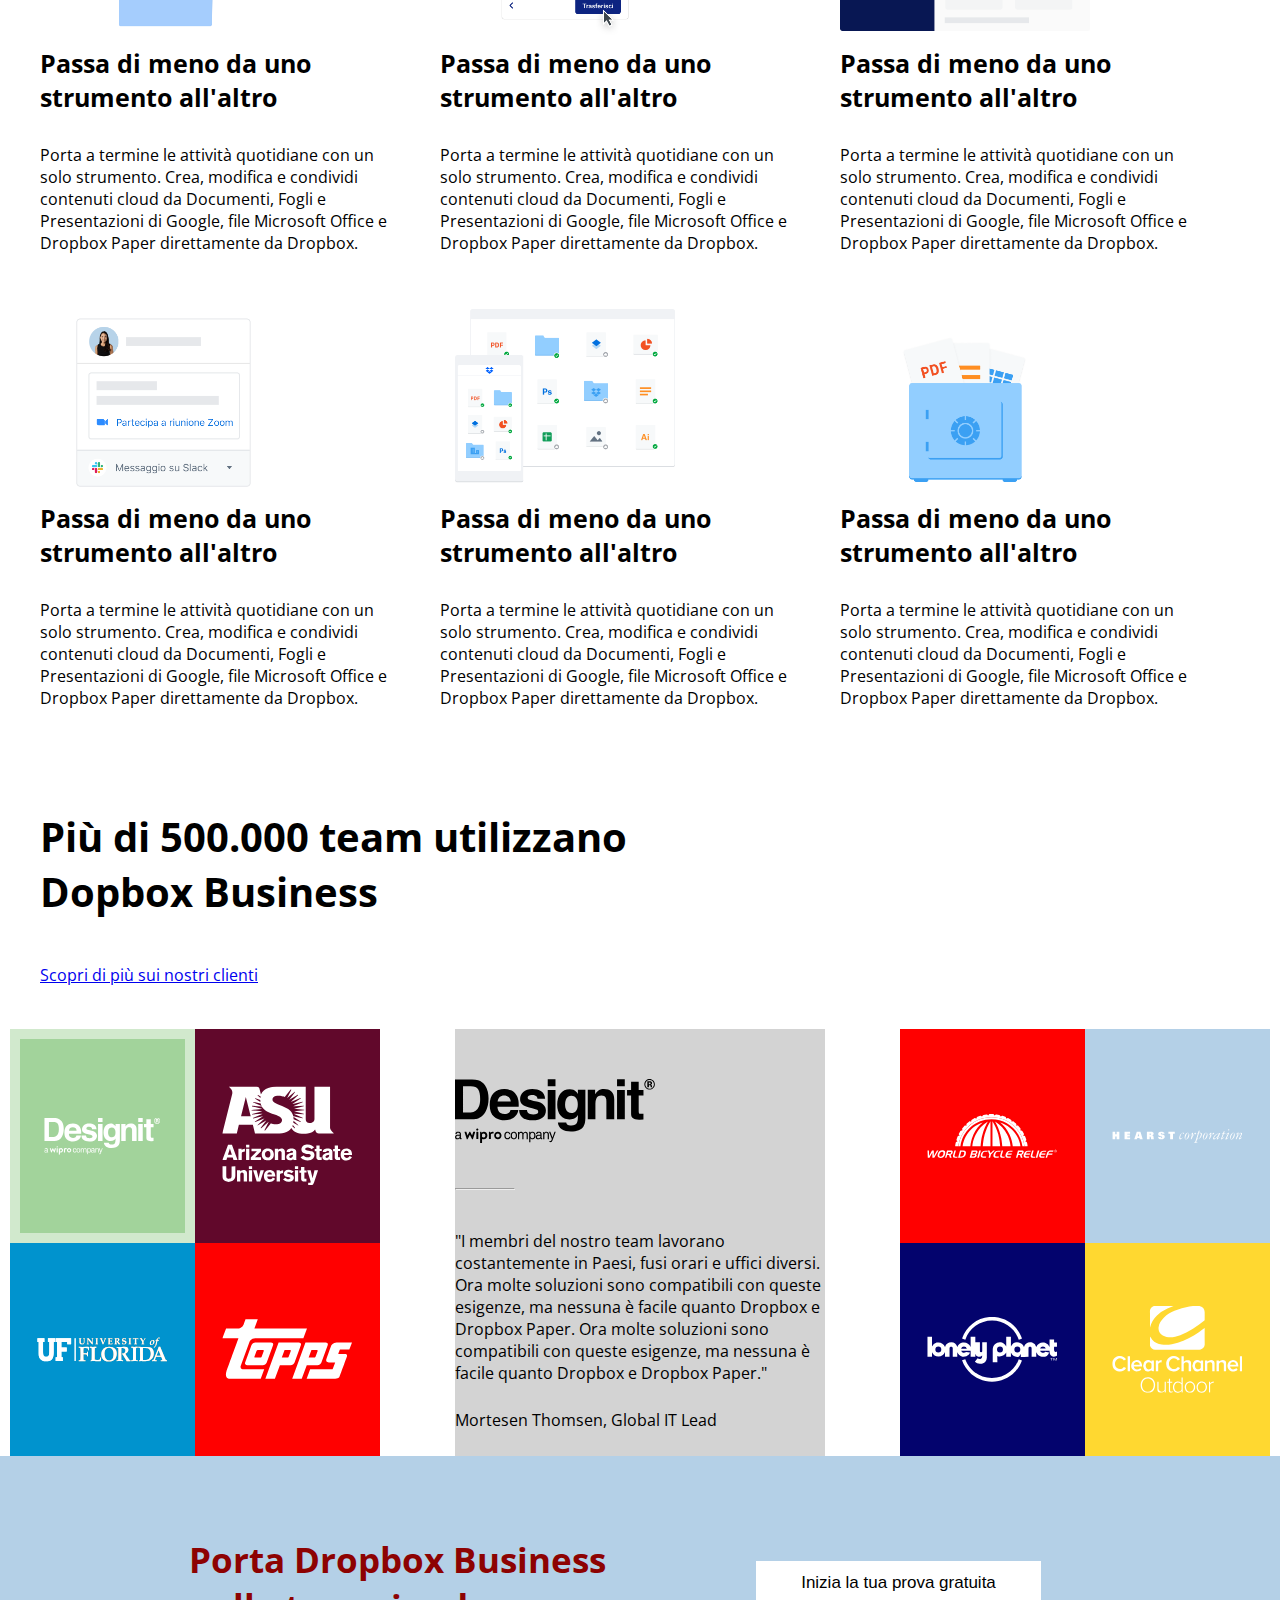
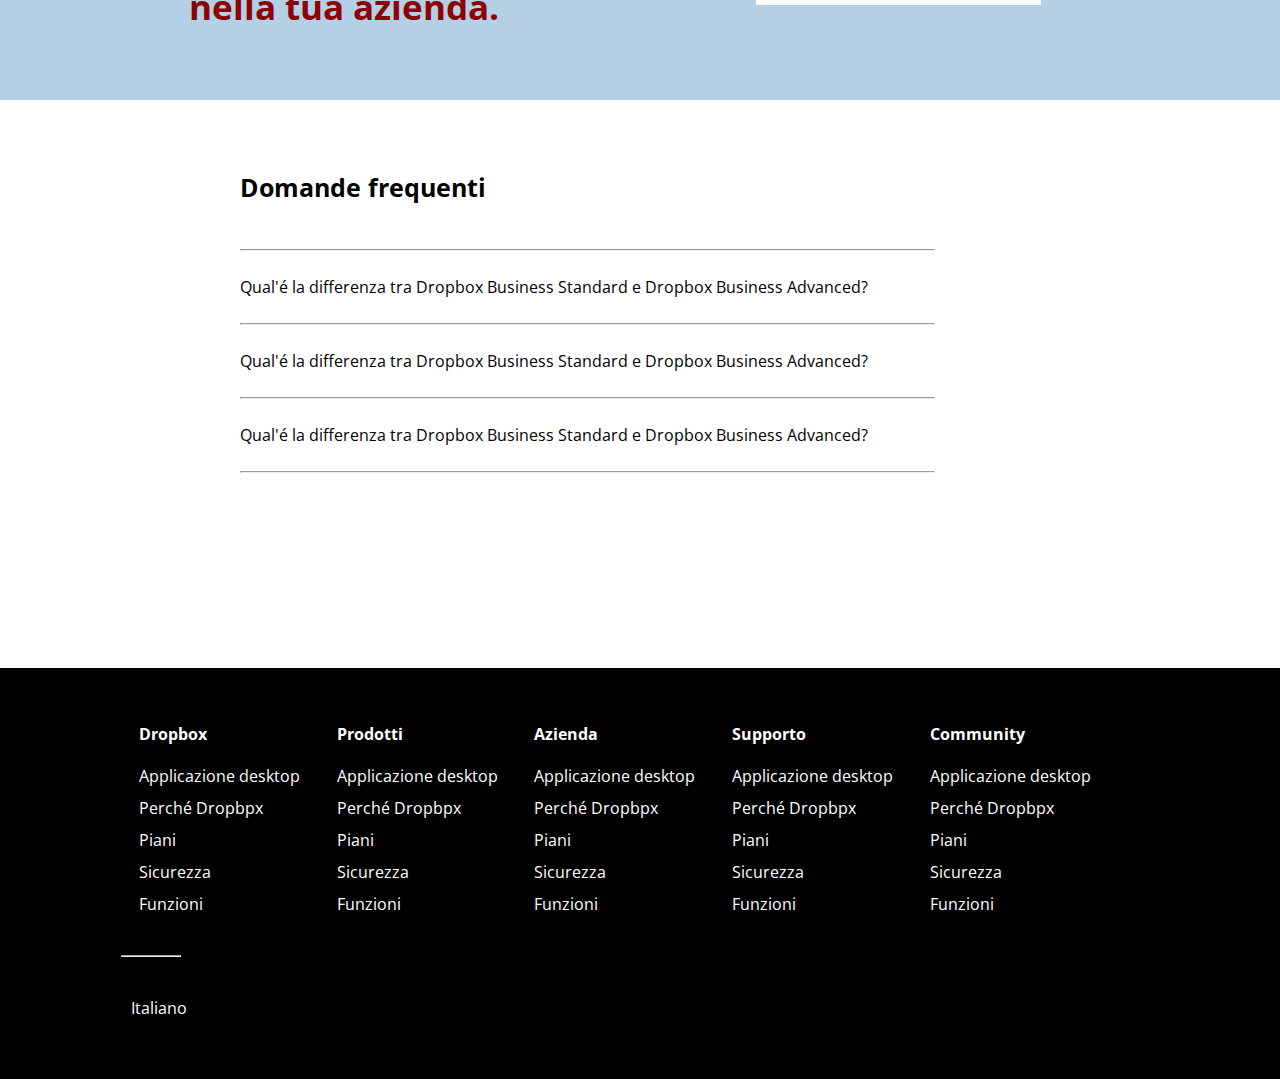
==== commit 261acae2: "[UPDATE] Complete footer" ====
--- a/index.html
+++ b/index.html
@@ -412,16 +412,68 @@
 
    <!-- FOOTER -->
    <footer>
-    <div class="container-jumbo">
-        <div class="row-jumbo">
+    <div class="container-jumbo container-footer">
+        <div class="row-jumbo row-footer">
             <!-- FOOTER LISTA -->
             <div class="col-100">
                 <div class="content-footer">
-                    
-                </div>
+                    <div>
+                        <h4>Dropbox</h4>
+                        <ul>
+                            <li>Applicazione desktop</li>
+                            <li class="li-footer">Perché Dropbpx</li>
+                            <li class="li-footer">Piani</li>
+                            <li class="li-footer">Sicurezza</li>
+                            <li class="li-footer">Funzioni</li>
+                        </ul>
+                    </div>
+                    <div>
+                        <h4>Prodotti</h4>
+                        <ul>
+                            <li>Applicazione desktop</li>
+                            <li class="li-footer">Perché Dropbpx</li>
+                            <li class="li-footer">Piani</li>
+                            <li class="li-footer">Sicurezza</li>
+                            <li class="li-footer">Funzioni</li>
+                        </ul>
+                    </div>
+                    <div>
+                        <h4>Azienda</h4>
+                        <ul>
+                            <li>Applicazione desktop</li>
+                            <li class="li-footer">Perché Dropbpx</li>
+                            <li class="li-footer">Piani</li>
+                            <li class="li-footer">Sicurezza</li>
+                            <li class="li-footer">Funzioni</li>
+                        </ul>
+                    </div>
+                    <div>
+                        <h4>Supporto</h4>
+                        <ul>
+                            <li>Applicazione desktop</li>
+                            <li class="li-footer">Perché Dropbpx</li>
+                            <li class="li-footer">Piani</li>
+                            <li class="li-footer">Sicurezza</li>
+                            <li class="li-footer">Funzioni</li>
+                        </ul>
+                    </div>
+                    <div>
+                        <h4>Community</h4>
+                        <ul>
+                            <li>Applicazione desktop</li>
+                            <li class="li-footer">Perché Dropbpx</li>
+                            <li class="li-footer">Piani</li>
+                            <li class="li-footer">Sicurezza</li>
+                            <li class="li-footer">Funzioni</li>
+                        </ul>
+                    </div>
+                </div>
+                <hr class="small-hr">
             </div>
             <!-- FOOTER "ITALIANO" -->
-
+            <div class="col-100">
+                <i class="fa-solid fa-earth-americas"></i><span>Italiano</span><i class="fa-solid fa-caret-up"></i>
+            </div>
         </div>
     </div>
    </footer>
--- a/css/style.css
+++ b/css/style.css
@@ -412,15 +412,36 @@
 }
 
 /* FOOTER */
+.container-footer{
+    background-color: black;
+}
+
 footer{
+    color: white;
     background-color: black;
-    padding: 20px 0;
-    margin-top: 40px;
-    width: 100%;
-    height: 300px;
+    padding: 40px 0 60px 0;
+    margin-top: 40px;
+    width: 100%;
+}
+
+.row-footer{
+    padding: 10px 150px 0 100px;
 }
 
 .content-footer{
     display: flex;
     justify-content: space-around;
+}
+
+h4{
+    padding: 5px 0 20px 0;
+}
+
+.li-footer{
+    padding-top: 10px;
+}
+
+.fa-caret-up{
+    padding-left: 7px;
+    text-align: center;
 }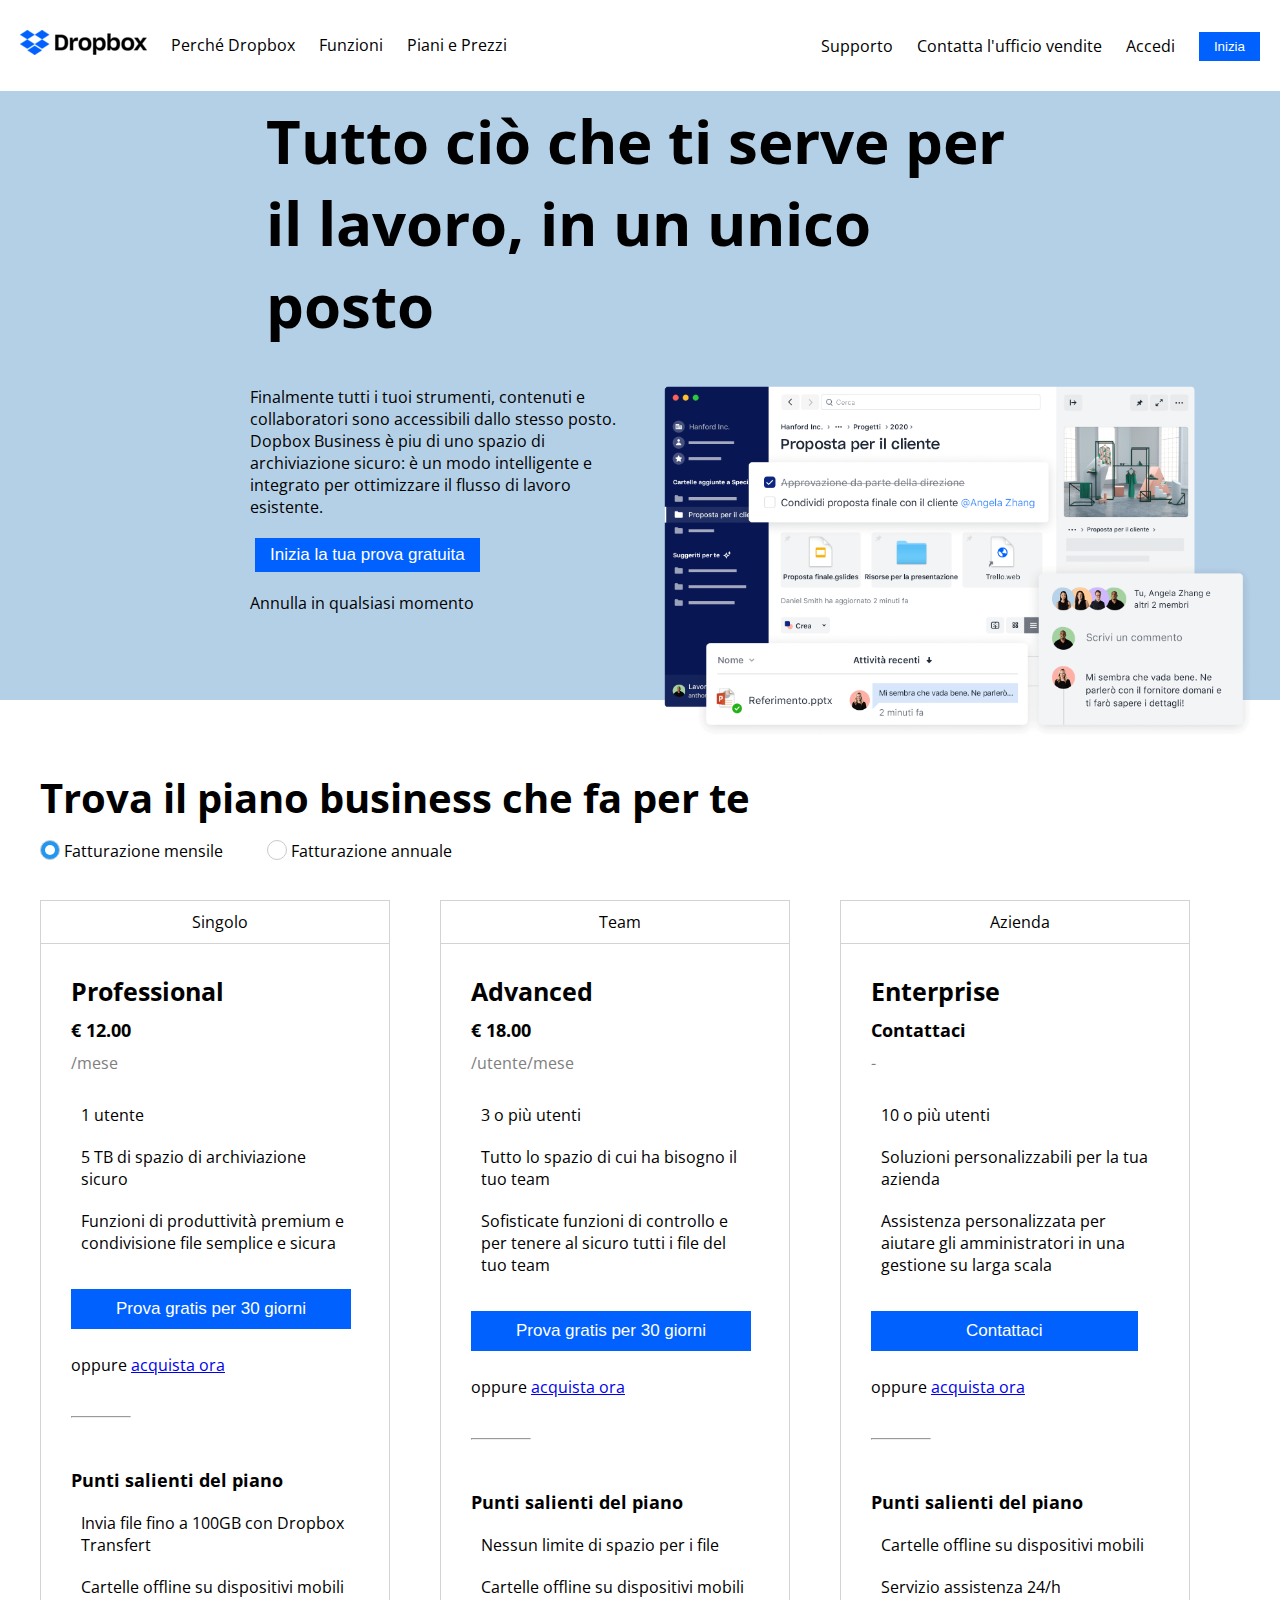
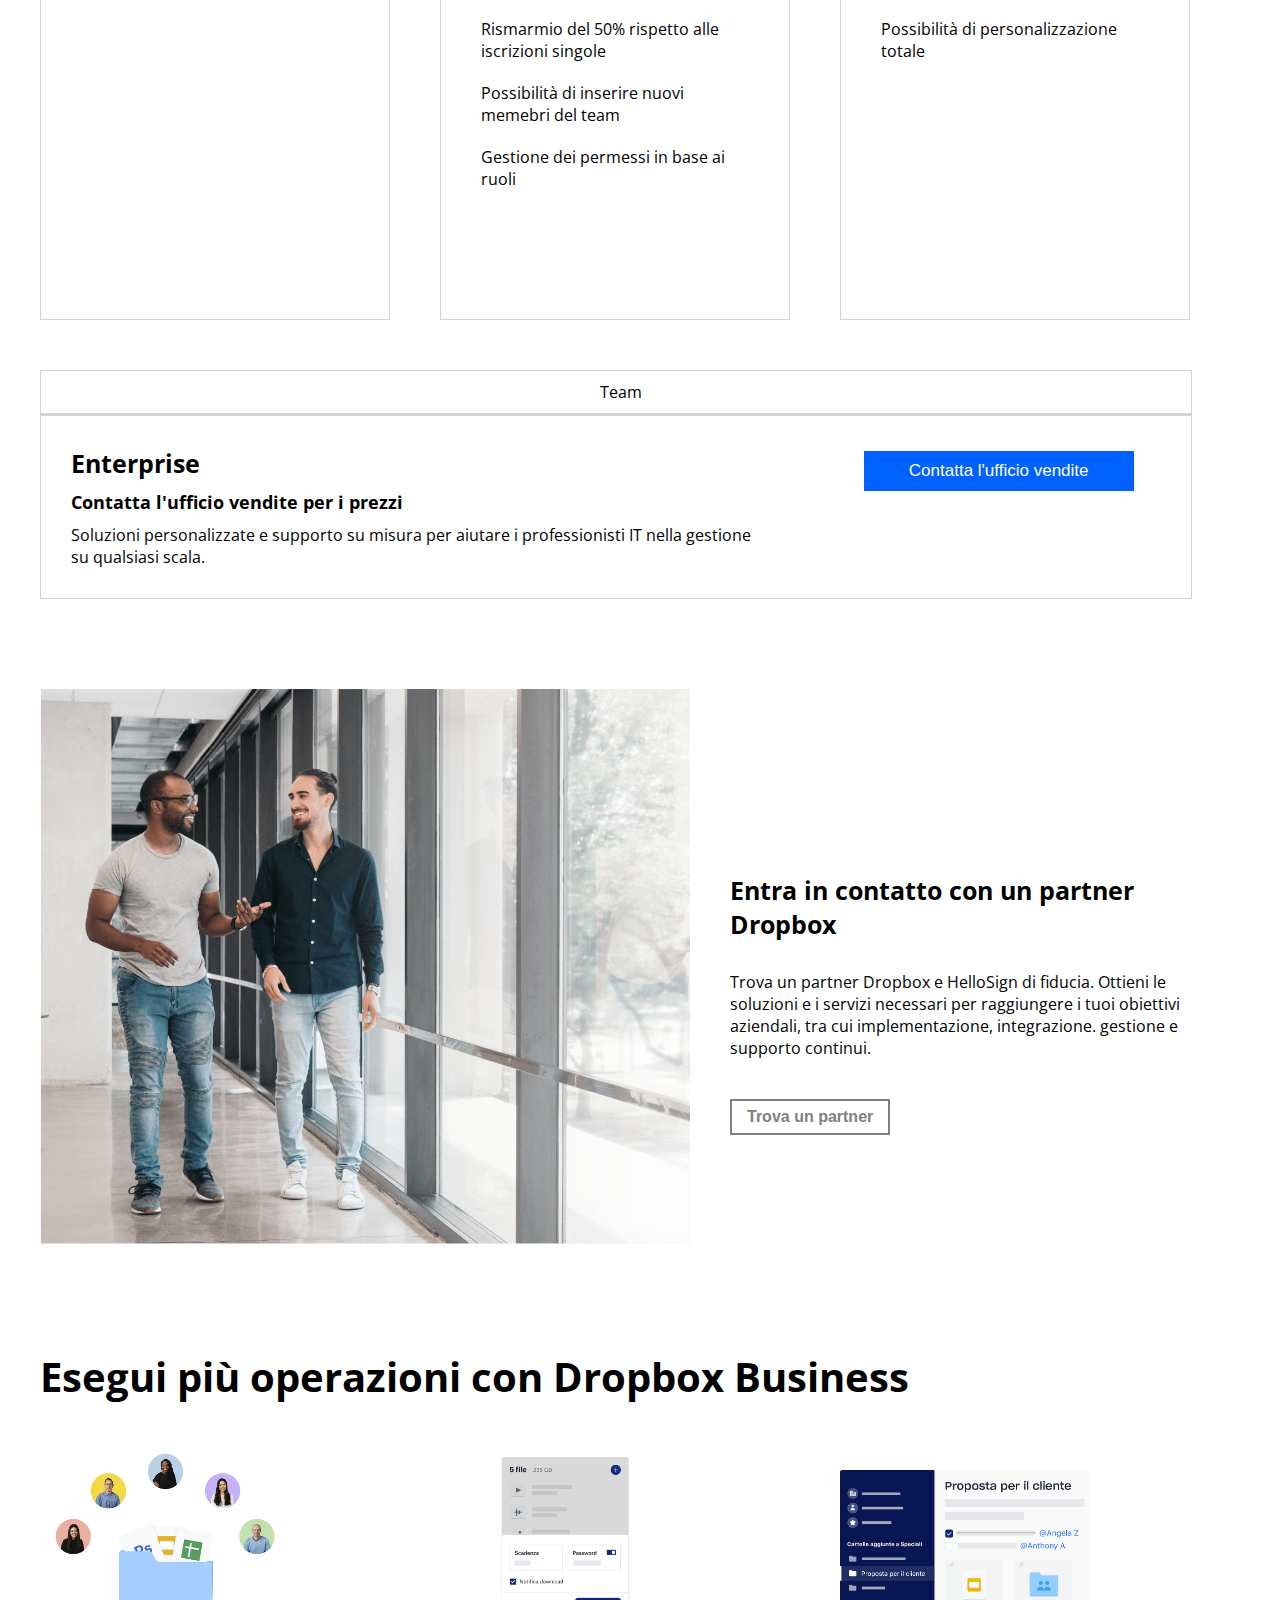
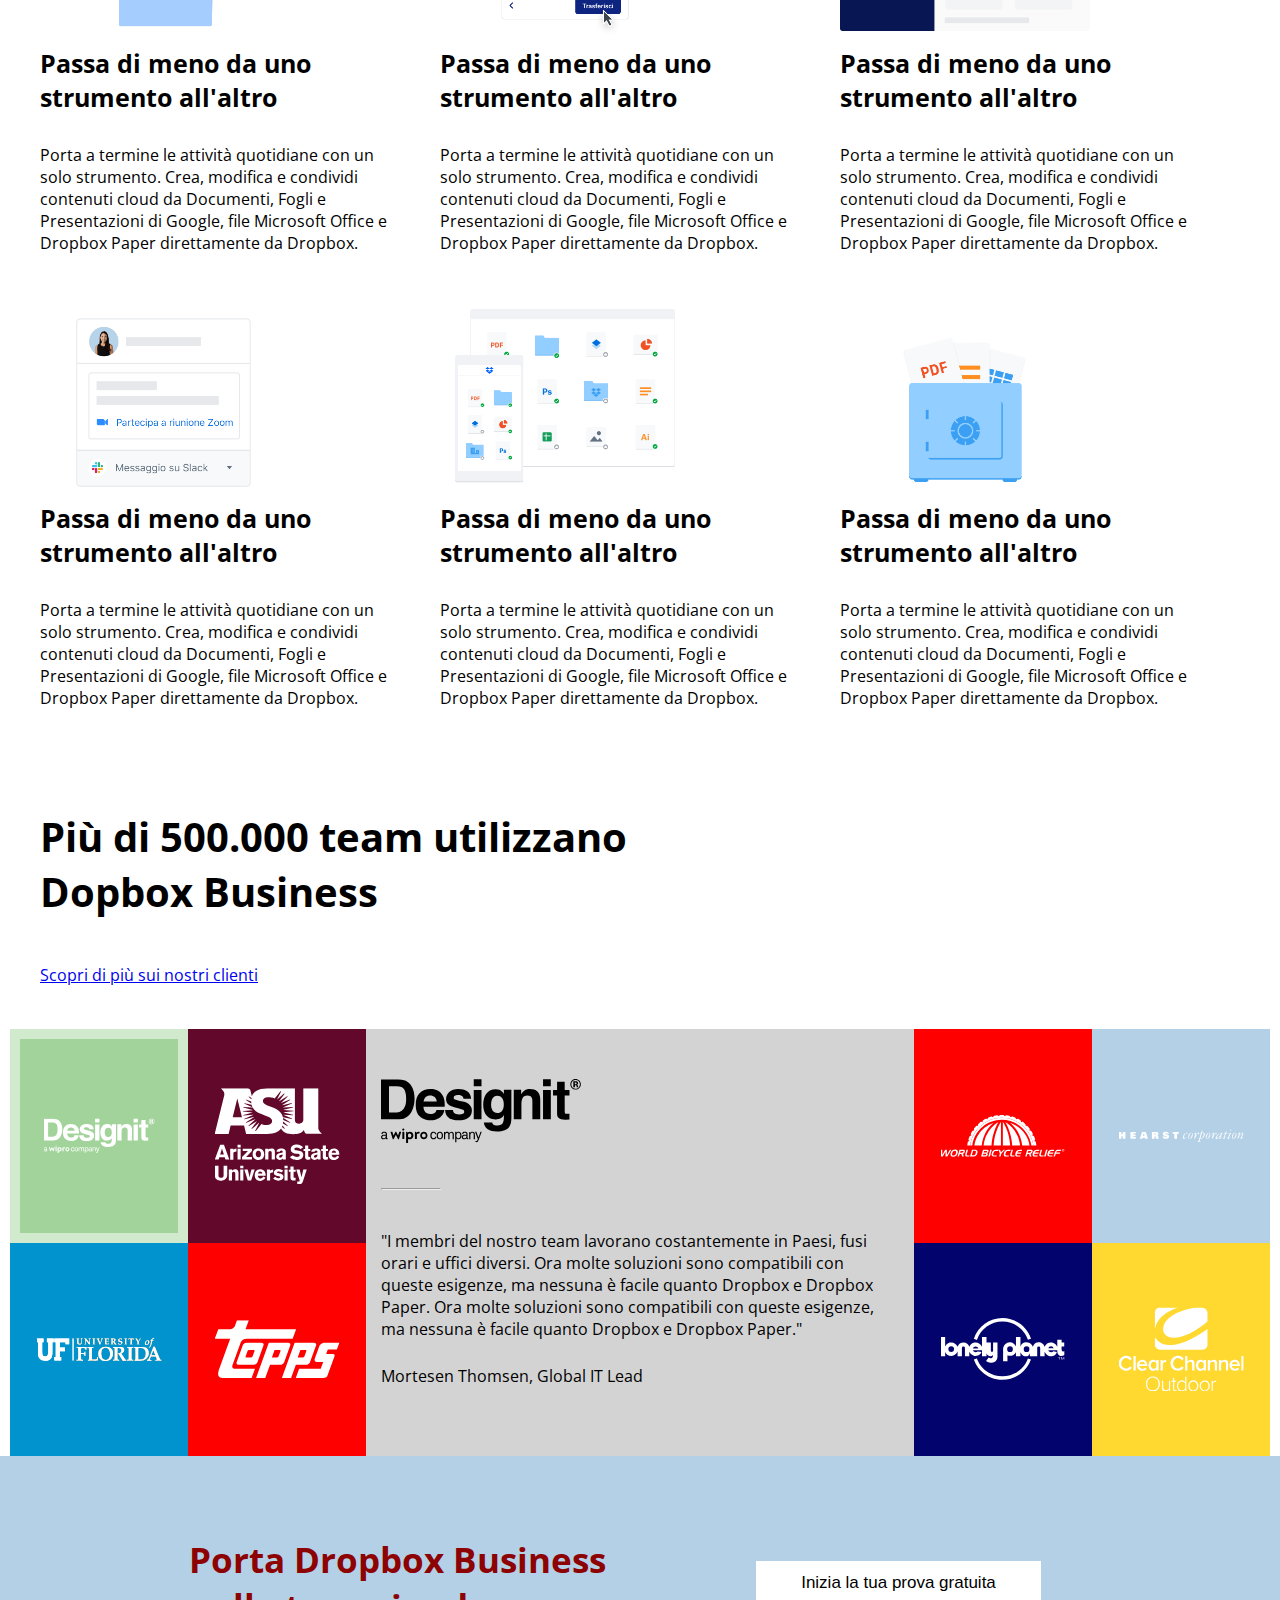
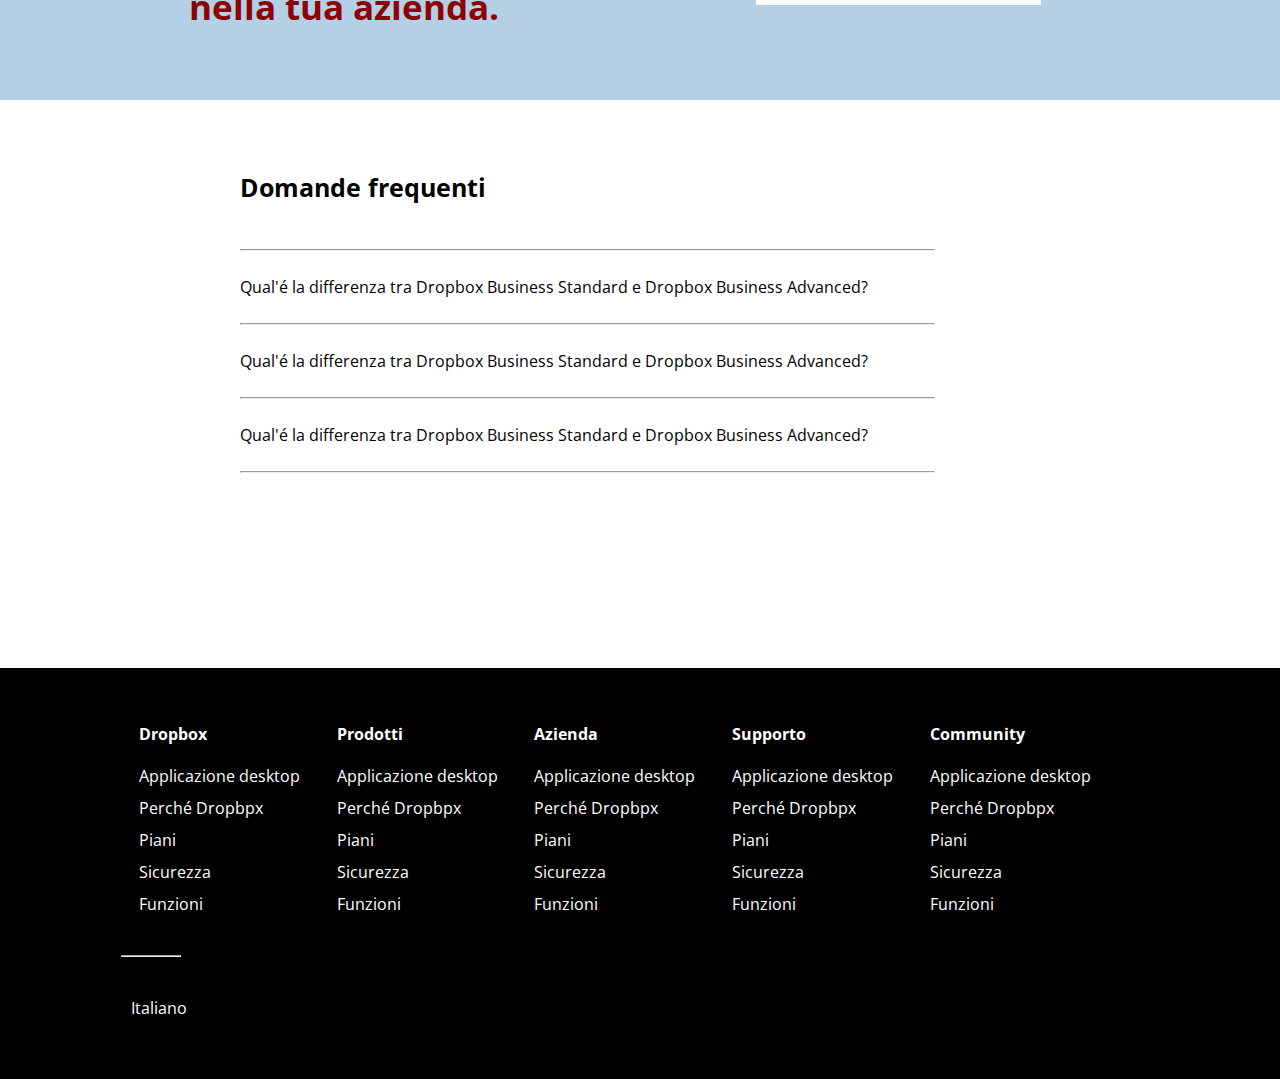
==== commit ac37ecbe: "[UPDATE] Improved css code in div loghi & html" ====
--- a/index.html
+++ b/index.html
@@ -5,7 +5,7 @@
     <meta name="viewport" content="width=device-width, initial-scale=1.0">
     <link rel="stylesheet" href="https://cdnjs.cloudflare.com/ajax/libs/font-awesome/6.4.2/css/all.min.css"
         integrity="sha512-z3gLpd7yknf1YoNbCzqRKc4qyor8gaKU1qmn+CShxbuBusANI9QpRohGBreCFkKxLhei6S9CQXFEbbKuqLg0DA=="
-        crossorigin="anonymous" referrerpolicy="no-referrer" />
+        crossorigin="anonymous" referrerpolicy="no-referrer">
     <link rel="preconnect" href="https://fonts.googleapis.com">
     <link rel="preconnect" href="https://fonts.gstatic.com" crossorigin>
     <link href="https://fonts.googleapis.com/css2?family=Open+Sans:wght@500&display=swap" rel="stylesheet">
--- a/css/style.css
+++ b/css/style.css
@@ -314,6 +314,8 @@
 .square-33{
     background-color: lightgray;
     margin-top: 90px;
+    width: calc(100% - 55%);
+    padding: 0 15px 0 15px;
 }
 
 .square{
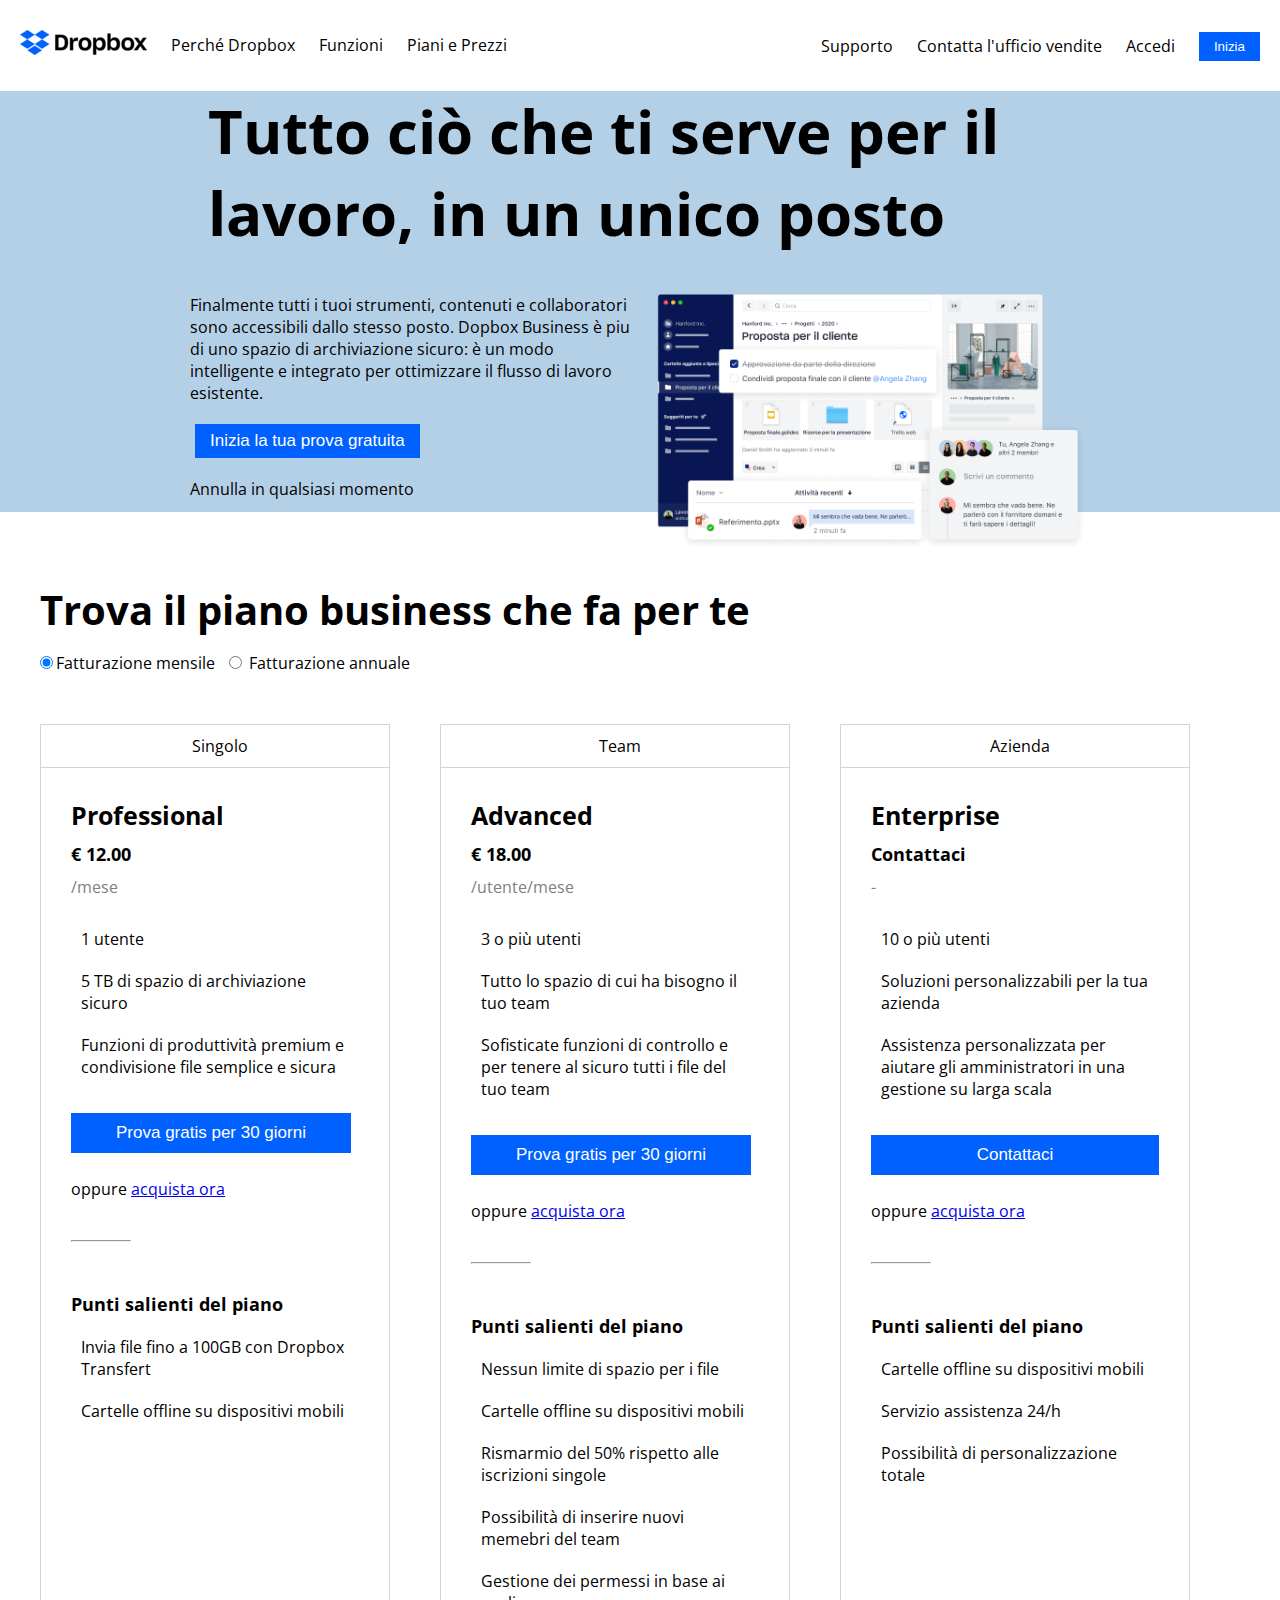
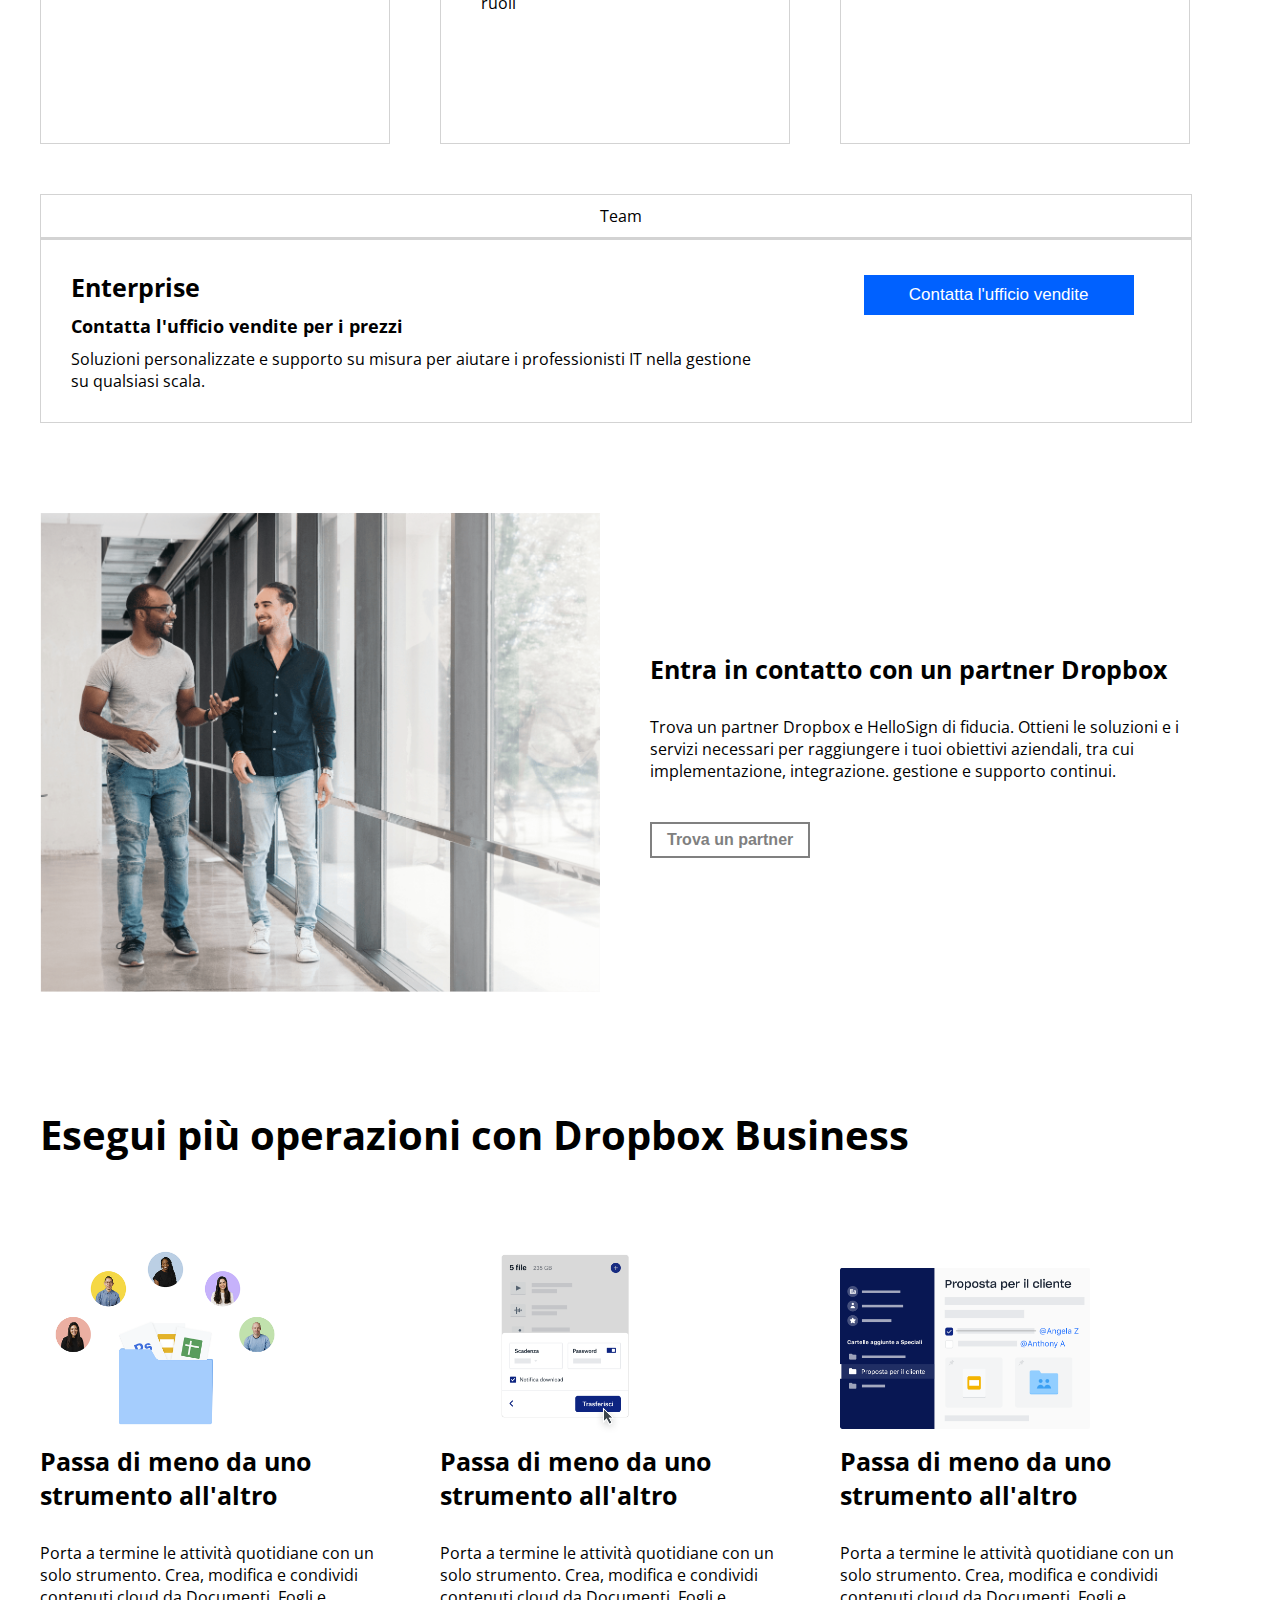
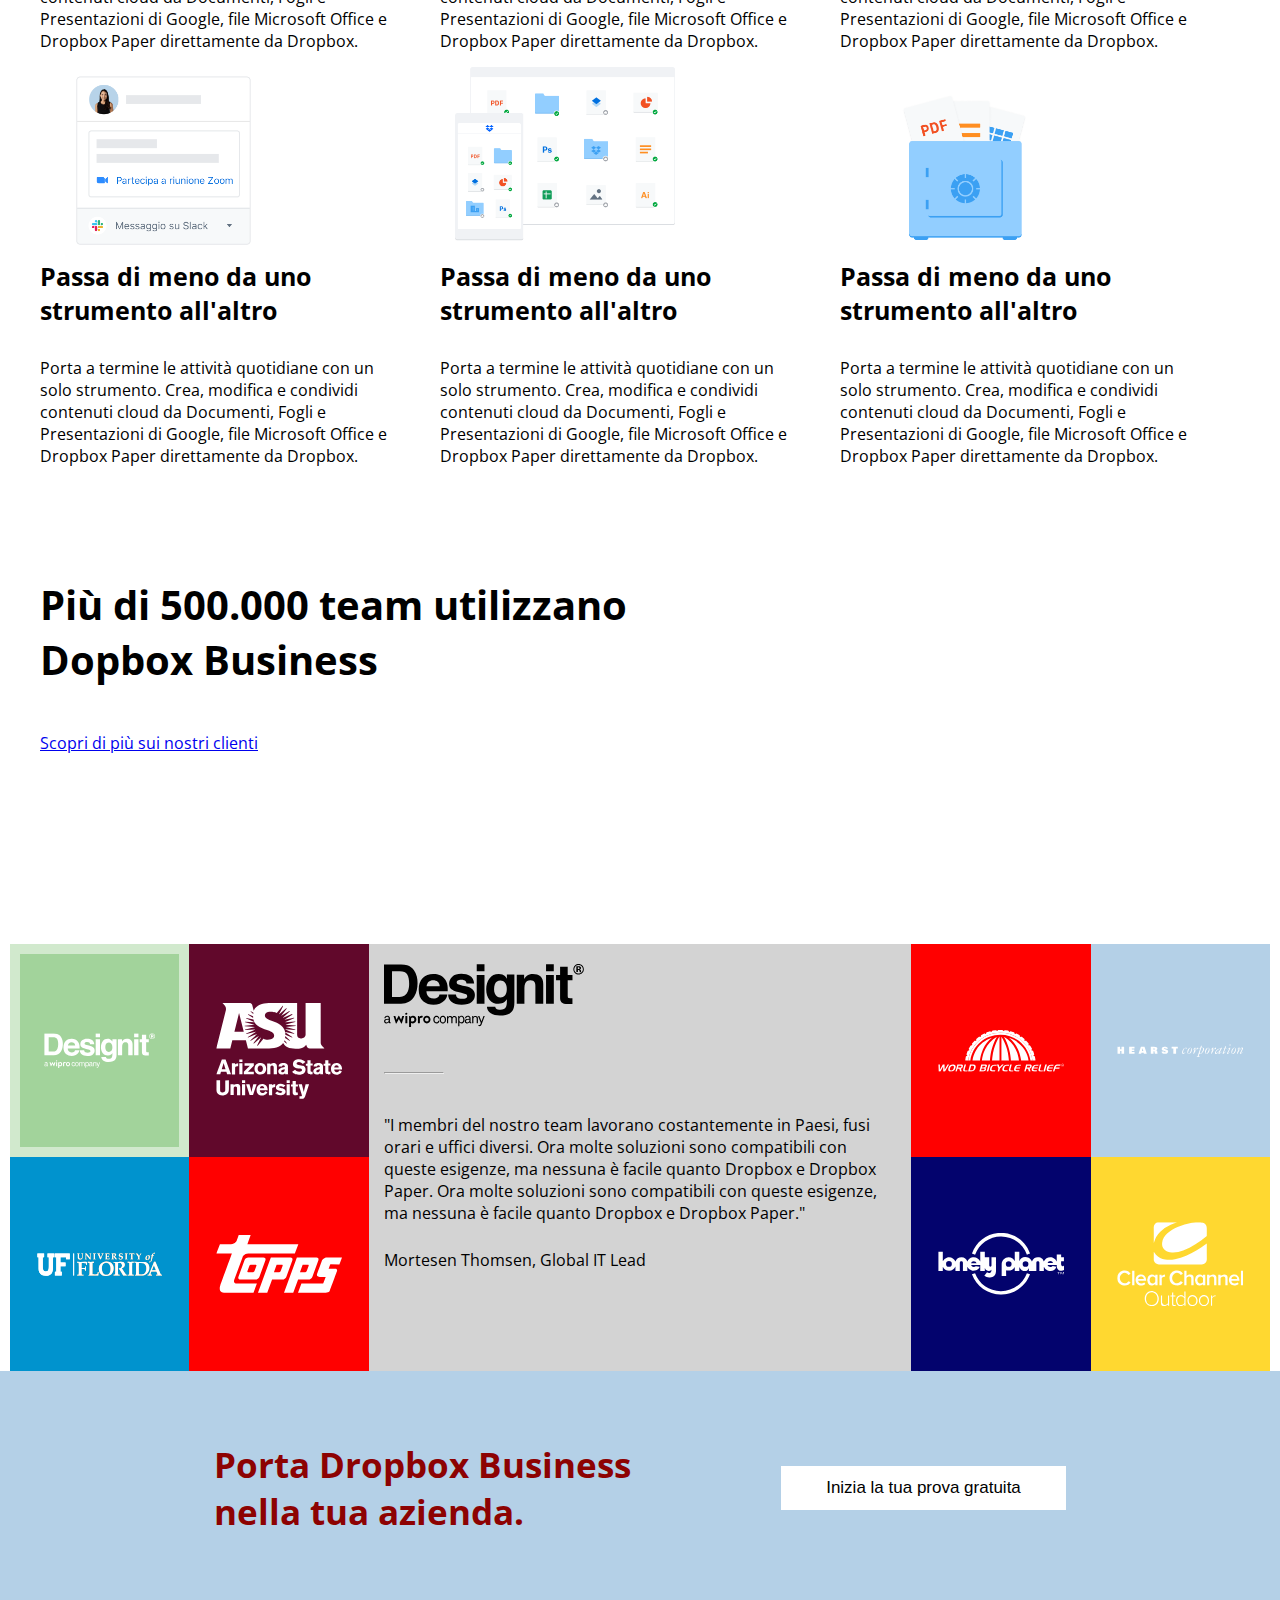
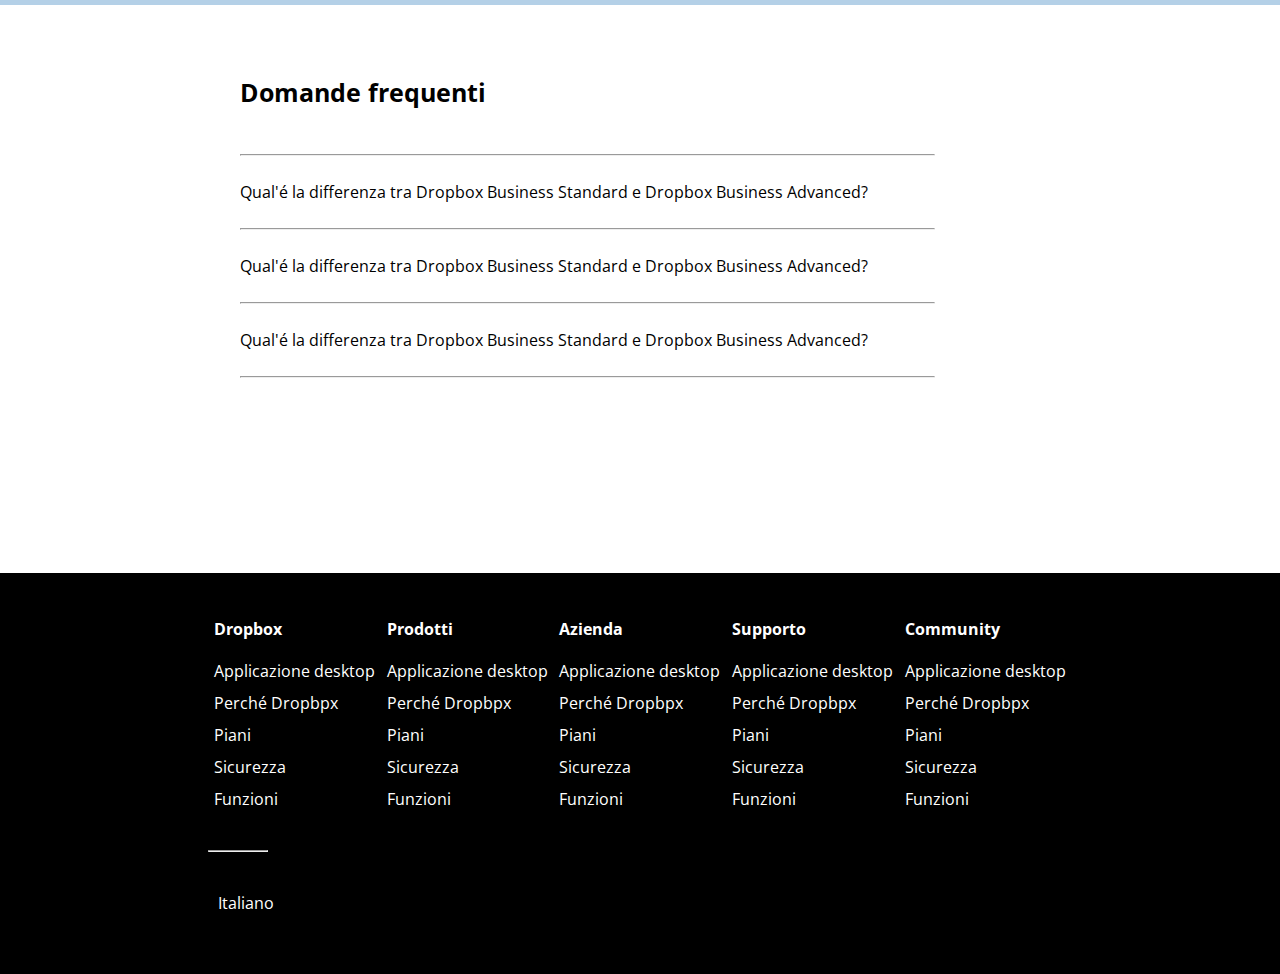
==== commit 202a14ed: "[UPDATE] Improvement html & css code" ====
--- a/index.html
+++ b/index.html
@@ -71,10 +71,8 @@
             <div class="col-100">
                 <div class="content-full">
                     <h2>Trova il piano business che fa per te</h2>
-                    <label class="checkbox"> <input type="checkbox" checked="checked">
-                    <span class="checkmark"></span>Fatturazione mensile</label>
-                    <label class="checkbox"> <input type="checkbox">
-                    <span class="checkmark"></span>Fatturazione annuale</label>
+                    <input type="radio" checked="checked"><label for="mensile">Fatturazione mensile</label>
+                    <input type="radio" class="radio"> <label for="annuale">Fatturazione annuale</label>
                 </div>
             </div>
             <!-- DIV PRICE - SINGOLO -->
@@ -331,8 +329,8 @@
 
     <!-- CONTAINER LOGHI -->
     <div class="container-fluid">
-        <div class="row-fluid row-loghi">
-            <div class="col-33">
+        <div class="row-loghi">
+            <div class="col-square">
                 <div class="content-squares">
                     <div class="square green">
                         <img class="img-sponsor" src="./img/designit.svg" alt="designit">
@@ -348,7 +346,7 @@
                     </div>
                 </div>
             </div>
-            <div class="col-33 square-33">
+            <div class="square-33">
                 <div class="content-squares">
                     <div>
                         <img class="img-designit" src="./img/designit.svg" alt="designit">
@@ -362,7 +360,7 @@
                     </div>
                 </div>
             </div>
-            <div class="col-33">
+            <div class="col-square">
                 <div class="content-squares">
                     <div class="square red">
                         <img class="img-sponsor" src="./img/world_bicycle_relief.svg" alt="bicycle">
@@ -382,7 +380,7 @@
     </div>    
     <!-- DIV PROVA GRATUITA -->
     <div class="container-jumbo">
-            <div class="row-jumbo row-prova-gratuita">
+            <div class="row-jumbo">
                 <div class="col-100-prova-gratuita">
                     <div class="content-prova-gratuita">
                         <h3 class="h3-red">Porta Dropbox Business <br>nella tua azienda.</h3>
@@ -413,7 +411,7 @@
    <!-- FOOTER -->
    <footer>
     <div class="container-jumbo container-footer">
-        <div class="row-jumbo row-footer">
+        <div class="row-jumbo">
             <!-- FOOTER LISTA -->
             <div class="col-100">
                 <div class="content-footer">
--- a/css/style.css
+++ b/css/style.css
@@ -64,7 +64,8 @@
     display: flex;
     justify-content: center;
     flex-wrap: wrap;
-    padding: 10px 250px 0 250px;
+    max-width: 900px;
+    margin: 0 auto;
 }
 
 .content-jumbo-100{
@@ -90,7 +91,7 @@
 }
 
 .img-jumbo{
-    width: 620px;
+    width: 100%;
     position: relative;
     top: 40px;
 }
@@ -122,52 +123,20 @@
     padding-bottom: 15px;
 }
 
-.checkbox input {
-    height: 0;
-    width: 0;
-}
-
-.checkbox {
-    position: relative;
-    user-select: none;
-    padding: 0 40px 0 20px;
-}
-
-.checkmark {
-    position: absolute;
-    top: 0;
-    left: 0;
-    height: 20px;
-    width: 20px;
-    border: 1px solid #c9c9c9;
-    border-radius: 50%;
-}
-
-.checkbox input:checked~.checkmark {
-    background-color: #2196F3;
-}
-
-.checkmark:after {
-    content: "";
-    position: absolute;
-    top: 22%;
-    left: 0;
-    right: 0;
-    width: 10px;
-    height: 10px;
-    margin: 0 auto;
-    border-radius: 50%;
-    background: white;
+label{
+    padding-left: 3px;
+}
+
+.radio{
+    margin-left: 10px;
 }
 
 /* DIV PRICE */
 .col-33{
     width: calc(100% / 3 - 50px);
-    margin-top: 40px;
 }
 
 .content-full{
-    height: 100px;
     padding: 50px 0 10px 0;
 }
 
@@ -218,7 +187,7 @@
 }
 
 .contattaci{
-    padding: 10px 95px 10px 95px;
+    width: 100%;
 }
 
 .small-hr {
@@ -265,11 +234,7 @@
 }
 
 .img-partner{
-    width: 650px;
-}
-
-.content-50-central{
-   padding: 70px 0 0 80px;
+    width: 100%;
 }
 
 .p-partner-operation{
@@ -288,7 +253,7 @@
 /* DIV OPERATION */
 
 .operation{
-    padding: 100px 0 50px 0;
+    margin: 60px 0 50px 0;
 }
 
 .img-operation{
@@ -304,18 +269,24 @@
     width: 100%;
     display: flex;
     flex-wrap: wrap;
-    margin-top: 50px;
 }
 
 .row-loghi{
     padding: 0;
+    width: 100%;
+    display: flex;
+    margin-top: 50px;
+}
+
+.col-square{
+    width: calc(100% / 3);
 }
 
 .square-33{
     background-color: lightgray;
-    margin-top: 90px;
-    width: calc(100% - 55%);
-    padding: 0 15px 0 15px;
+    width: calc(100% / 2);
+    padding: 20px 15px 0 15px;
+    overflow: scroll;
 }
 
 .square{
@@ -375,10 +346,6 @@
     padding: 70px 0 70px 0;
 }
 
-.row-prova-gratuita{
-    padding: 10px 150px 0 100px;
-}
-
 .h3-red{
     color: rgb(141, 2, 2);
     font-size: 35px;
@@ -426,10 +393,6 @@
     width: 100%;
 }
 
-.row-footer{
-    padding: 10px 150px 0 100px;
-}
-
 .content-footer{
     display: flex;
     justify-content: space-around;
